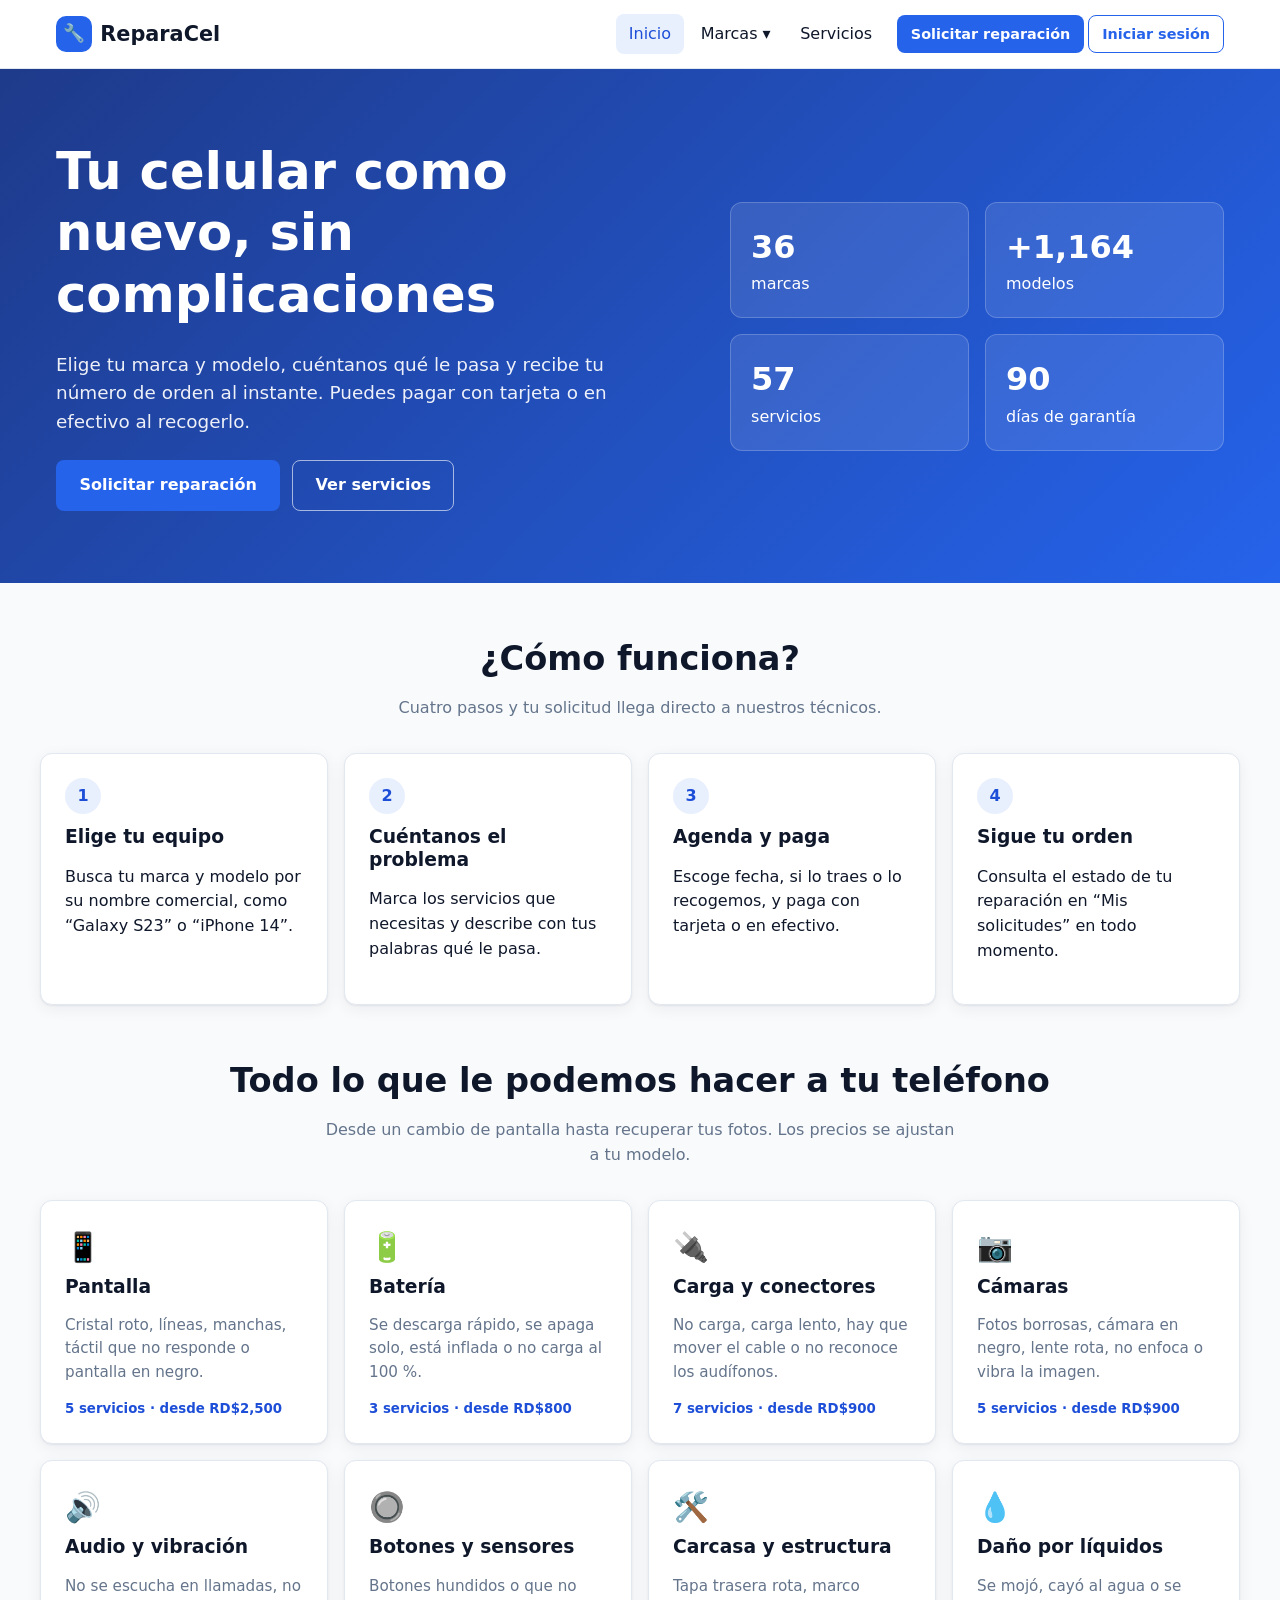
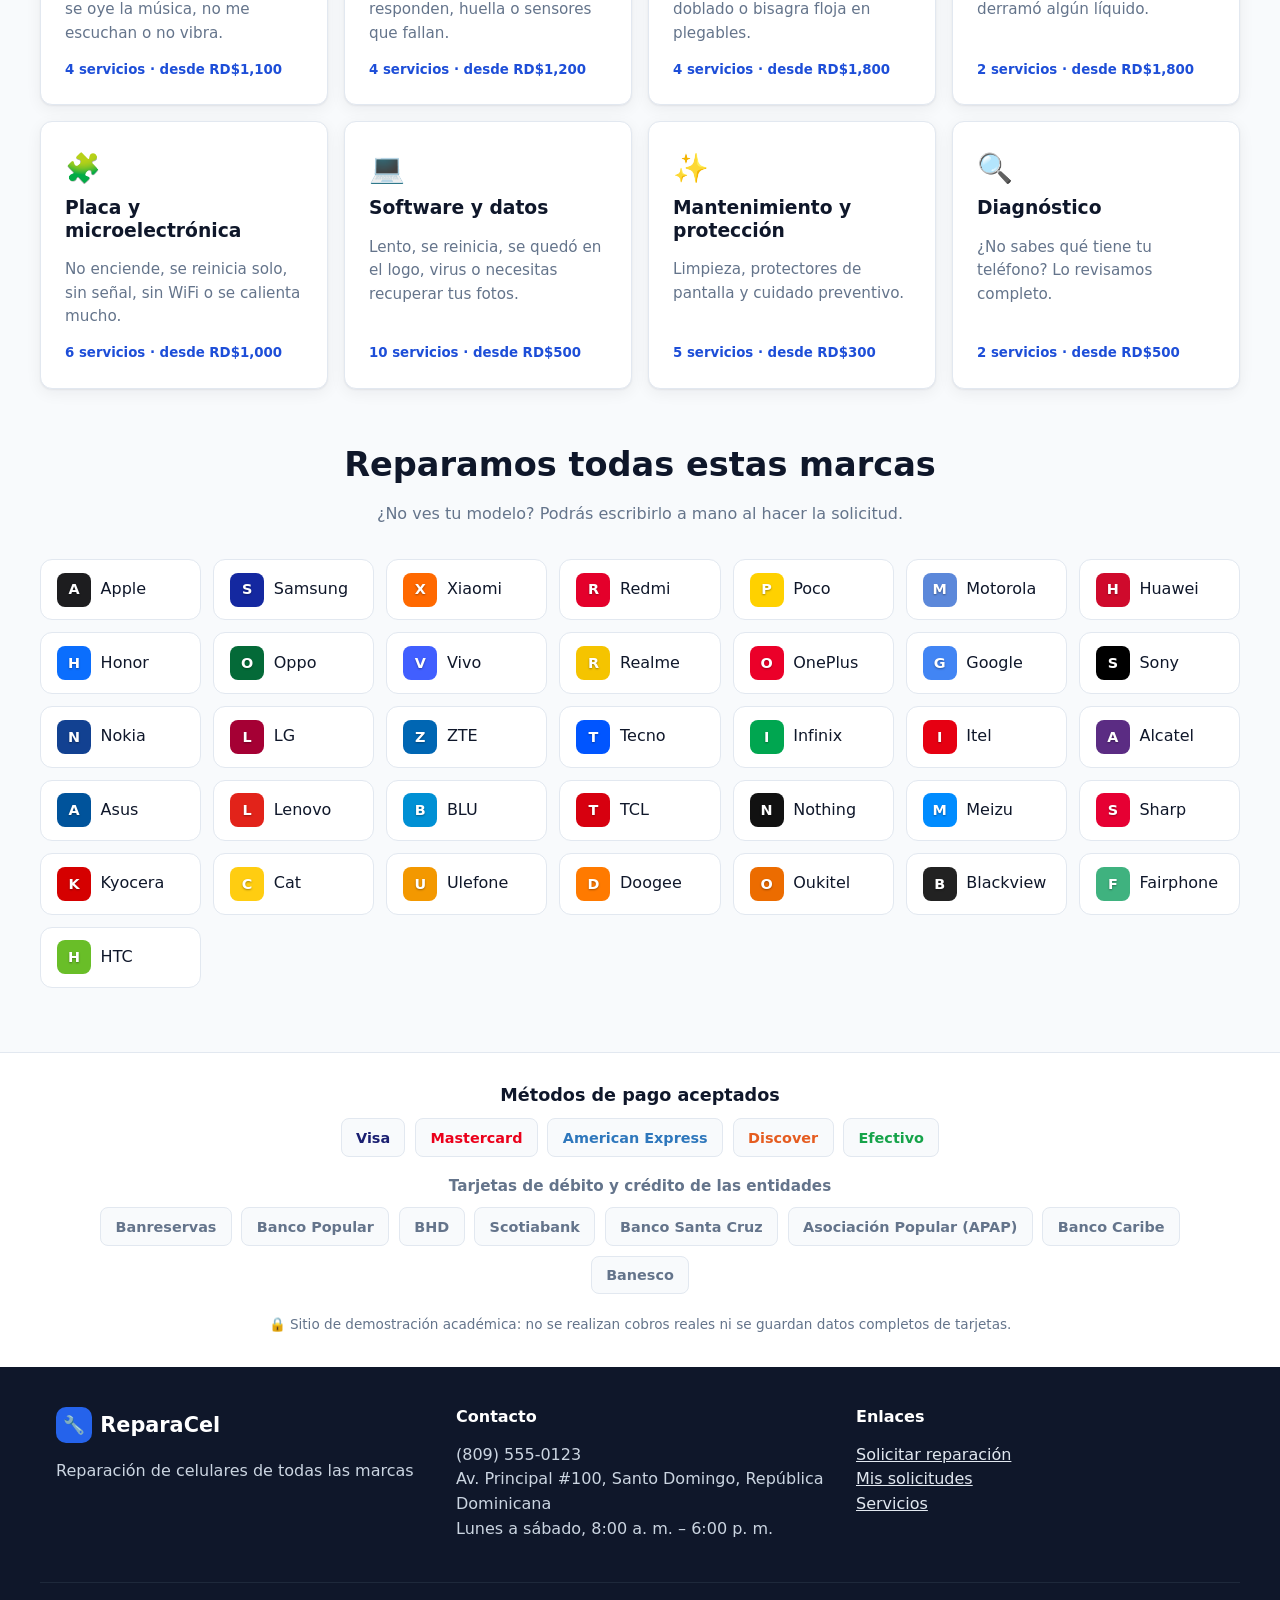
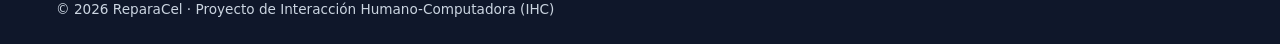
==== index.html @ d5a0b32a "Proyecto inicial: sitio de solicitudes de reparación de celulares - Catálogo JSON con 36 marcas y 1," ====
<!doctype html>
<html lang="es">
<head>
  <meta charset="utf-8">
  <meta name="viewport" content="width=device-width, initial-scale=1">
  <title>ReparaCel – Reparación de celulares</title>
  <meta name="description" content="Solicita la reparación de tu celular en línea: pantallas, baterías, puertos de carga, cámaras, software y más para 36 marcas.">
  <link rel="stylesheet" href="css/estilos.css">
  <script type="module" src="js/paginas/inicio.js"></script>
</head>
<body>
  <header id="encabezado"></header>

  <main>
    <section class="hero">
      <div class="contenedor hero__contenido">
        <div>
          <h1>Tu celular como nuevo, sin complicaciones</h1>
          <p>Elige tu marca y modelo, cuéntanos qué le pasa y recibe tu número de orden al instante. Puedes pagar con tarjeta o en efectivo al recogerlo.</p>
          <div class="hero__acciones">
            <a href="solicitud.html" class="boton boton--primario">Solicitar reparación</a>
            <a href="#servicios" class="boton boton--secundario">Ver servicios</a>
          </div>
        </div>
        <div class="hero__datos">
          <div class="hero__dato"><strong id="dato-marcas">36</strong>marcas</div>
          <div class="hero__dato"><strong id="dato-modelos">+1,000</strong>modelos</div>
          <div class="hero__dato"><strong id="dato-servicios">50+</strong>servicios</div>
          <div class="hero__dato"><strong>90</strong>días de garantía</div>
        </div>
      </div>
    </section>

    <section class="seccion contenedor" aria-labelledby="titulo-pasos">
      <h2 class="seccion__titulo" id="titulo-pasos">¿Cómo funciona?</h2>
      <p class="seccion__bajada">Cuatro pasos y tu solicitud llega directo a nuestros técnicos.</p>
      <div class="pasos">
        <div class="tarjeta paso-info"><h3>Elige tu equipo</h3><p>Busca tu marca y modelo por su nombre comercial, como “Galaxy S23” o “iPhone 14”.</p></div>
        <div class="tarjeta paso-info"><h3>Cuéntanos el problema</h3><p>Marca los servicios que necesitas y describe con tus palabras qué le pasa.</p></div>
        <div class="tarjeta paso-info"><h3>Agenda y paga</h3><p>Escoge fecha, si lo traes o lo recogemos, y paga con tarjeta o en efectivo.</p></div>
        <div class="tarjeta paso-info"><h3>Sigue tu orden</h3><p>Consulta el estado de tu reparación en “Mis solicitudes” en todo momento.</p></div>
      </div>
    </section>

    <section class="seccion contenedor" id="servicios" aria-labelledby="titulo-servicios">
      <h2 class="seccion__titulo" id="titulo-servicios">Todo lo que le podemos hacer a tu teléfono</h2>
      <p class="seccion__bajada">Desde un cambio de pantalla hasta recuperar tus fotos. Los precios se ajustan a tu modelo.</p>
      <div class="rejilla-categorias" id="rejilla-categorias"></div>
    </section>

    <section class="seccion contenedor" aria-labelledby="titulo-marcas">
      <h2 class="seccion__titulo" id="titulo-marcas">Reparamos todas estas marcas</h2>
      <p class="seccion__bajada">¿No ves tu modelo? Podrás escribirlo a mano al hacer la solicitud.</p>
      <div class="rejilla-marcas" id="rejilla-marcas"></div>
    </section>
  </main>

  <footer id="pie"></footer>
</body>
</html>
---- css/estilos.css ----
/* Estilo base provisional. Cuando tengamos el diseño definitivo, se cambian
   principalmente las variables de :root y los componentes visuales. */

:root {
  --color-primario: #2563eb;
  --color-primario-oscuro: #1d4ed8;
  --color-primario-suave: #e8f0fe;
  --color-acento: #f97316;
  --color-texto: #0f172a;
  --color-texto-suave: #64748b;
  --color-fondo: #f8fafc;
  --color-superficie: #ffffff;
  --color-borde: #e2e8f0;
  --color-exito: #16a34a;
  --color-exito-suave: #dcfce7;
  --color-error: #dc2626;
  --color-error-suave: #fee2e2;
  --color-aviso: #ca8a04;
  --color-aviso-suave: #fef9c3;
  --radio: 12px;
  --radio-chico: 8px;
  --sombra: 0 1px 2px rgb(15 23 42 / 0.06), 0 4px 16px rgb(15 23 42 / 0.06);
  --sombra-alta: 0 12px 40px rgb(15 23 42 / 0.16);
  --fuente: "Inter", system-ui, -apple-system, "Segoe UI", Roboto, sans-serif;
  --ancho-max: 1200px;
}

*,
*::before,
*::after {
  box-sizing: border-box;
}

html {
  scroll-behavior: smooth;
}

body {
  margin: 0;
  font-family: var(--fuente);
  color: var(--color-texto);
  background: var(--color-fondo);
  line-height: 1.55;
  display: flex;
  flex-direction: column;
  min-height: 100vh;
}

main {
  flex: 1;
}

img {
  max-width: 100%;
}

a {
  color: var(--color-primario);
}

h1,
h2,
h3,
h4 {
  line-height: 1.2;
  margin: 0 0 0.5em;
}

.contenedor {
  width: 100%;
  max-width: var(--ancho-max);
  margin: 0 auto;
  padding: 0 16px;
}

.oculto {
  display: none !important;
}

.solo-lectores {
  position: absolute;
  width: 1px;
  height: 1px;
  overflow: hidden;
  clip: rect(0 0 0 0);
  white-space: nowrap;
}

/* ---------- Botones y campos ---------- */

.boton {
  display: inline-flex;
  align-items: center;
  justify-content: center;
  gap: 0.5em;
  padding: 0.75em 1.4em;
  border-radius: var(--radio-chico);
  border: 1px solid transparent;
  font: inherit;
  font-weight: 600;
  text-decoration: none;
  cursor: pointer;
  transition: background 0.15s, color 0.15s, border-color 0.15s, transform 0.1s;
}

.boton:active {
  transform: translateY(1px);
}

.boton:disabled {
  opacity: 0.55;
  cursor: not-allowed;
}

.boton--primario {
  background: var(--color-primario);
  color: #fff;
}

.boton--primario:hover:not(:disabled) {
  background: var(--color-primario-oscuro);
}

.boton--secundario {
  background: var(--color-superficie);
  color: var(--color-primario);
  border-color: var(--color-primario);
}

.boton--secundario:hover:not(:disabled) {
  background: var(--color-primario-suave);
}

.boton--fantasma {
  background: transparent;
  color: var(--color-texto-suave);
}

.boton--fantasma:hover {
  color: var(--color-texto);
}

.boton--peligro {
  background: var(--color-superficie);
  color: var(--color-error);
  border-color: var(--color-error);
}

.boton--chico {
  padding: 0.45em 0.9em;
  font-size: 0.9rem;
}

.boton--bloque {
  width: 100%;
}

.campo {
  width: 100%;
  padding: 0.7em 0.9em;
  border: 1px solid var(--color-borde);
  border-radius: var(--radio-chico);
  font: inherit;
  background: var(--color-superficie);
  color: var(--color-texto);
  transition: border-color 0.15s, box-shadow 0.15s;
}

.campo:focus {
  outline: none;
  border-color: var(--color-primario);
  box-shadow: 0 0 0 3px var(--color-primario-suave);
}

.campo[aria-invalid="true"] {
  border-color: var(--color-error);
}

textarea.campo {
  resize: vertical;
  min-height: 140px;
}

.grupo {
  display: flex;
  flex-direction: column;
  gap: 0.35em;
  margin-bottom: 1rem;
}

.grupo label,
.etiqueta {
  font-weight: 600;
  font-size: 0.95rem;
}

.grupo .ayuda {
  font-size: 0.85rem;
  color: var(--color-texto-suave);
}

.grupo .error {
  font-size: 0.85rem;
  color: var(--color-error);
  min-height: 1.2em;
}

.fila {
  display: grid;
  grid-template-columns: repeat(auto-fit, minmax(200px, 1fr));
  gap: 0 1rem;
}

.tarjeta {
  background: var(--color-superficie);
  border: 1px solid var(--color-borde);
  border-radius: var(--radio);
  box-shadow: var(--sombra);
  padding: 1.5rem;
}

.insignia {
  display: inline-block;
  padding: 0.2em 0.7em;
  border-radius: 999px;
  font-size: 0.8rem;
  font-weight: 600;
  background: var(--color-primario-suave);
  color: var(--color-primario-oscuro);
}

.insignia--recibida { background: #e0e7ff; color: #3730a3; }
.insignia--diagnostico { background: var(--color-aviso-suave); color: #854d0e; }
.insignia--reparacion { background: #ffedd5; color: #9a3412; }
.insignia--lista { background: var(--color-exito-suave); color: #166534; }
.insignia--entregada { background: #e2e8f0; color: #334155; }
.insignia--cancelada { background: var(--color-error-suave); color: #991b1b; }

.alerta {
  padding: 0.9rem 1rem;
  border-radius: var(--radio-chico);
  background: var(--color-primario-suave);
  color: var(--color-primario-oscuro);
  margin-bottom: 1rem;
}

.alerta--exito { background: var(--color-exito-suave); color: #166534; }
.alerta--error { background: var(--color-error-suave); color: #991b1b; }
.alerta--aviso { background: var(--color-aviso-suave); color: #854d0e; }

/* ---------- Encabezado y navegación ---------- */

#encabezado {
  position: sticky;
  top: 0;
  z-index: 50;
  background: var(--color-superficie);
  border-bottom: 1px solid var(--color-borde);
}

.encabezado__contenido {
  display: flex;
  align-items: center;
  gap: 1rem;
  min-height: 68px;
}

.logo {
  display: inline-flex;
  align-items: center;
  gap: 0.4em;
  font-size: 1.3rem;
  font-weight: 800;
  color: var(--color-texto);
  text-decoration: none;
  margin: 0;
}

.logo__icono {
  display: inline-grid;
  place-items: center;
  width: 36px;
  height: 36px;
  border-radius: 10px;
  background: var(--color-primario);
  font-size: 1.1rem;
}

.nav {
  display: flex;
  align-items: center;
  gap: 0.25rem;
  margin-left: auto;
}

.nav__enlace {
  padding: 0.5em 0.8em;
  border-radius: var(--radio-chico);
  color: var(--color-texto);
  text-decoration: none;
  font: inherit;
  font-weight: 500;
  background: none;
  border: none;
  cursor: pointer;
}

.nav__enlace:hover,
.nav__enlace--activo {
  background: var(--color-primario-suave);
  color: var(--color-primario-oscuro);
}

.nav__cta {
  margin-left: 0.5rem;
}

.nav__hamburguesa {
  display: none;
  margin-left: auto;
  font-size: 1.5rem;
  background: none;
  border: none;
  cursor: pointer;
  color: var(--color-texto);
}

/* Menú desplegable de marcas */
.nav__item--marcas {
  position: static;
}

.mega {
  position: absolute;
  left: 50%;
  top: 100%;
  transform: translateX(-50%);
  width: min(1100px, calc(100vw - 32px));
  background: var(--color-superficie);
  border: 1px solid var(--color-borde);
  border-radius: 0 0 var(--radio) var(--radio);
  box-shadow: var(--sombra-alta);
  padding: 1rem;
  display: none;
}

.nav__item--marcas.abierto .mega {
  display: block;
}

.mega__buscador {
  position: relative;
  margin-bottom: 0.75rem;
}

.mega__resultados {
  list-style: none;
  margin: 0;
  padding: 0;
  position: absolute;
  left: 0;
  right: 0;
  top: 100%;
  background: var(--color-superficie);
  border-radius: var(--radio-chico);
  box-shadow: var(--sombra-alta);
  z-index: 2;
}

.mega__resultados a {
  display: block;
  padding: 0.55em 0.9em;
  text-decoration: none;
  color: var(--color-texto);
}

.mega__resultados a:hover {
  background: var(--color-primario-suave);
}

.mega__resultados small {
  color: var(--color-texto-suave);
}

.mega__sin-resultados {
  padding: 0.7em 0.9em;
}

.mega__cuerpo {
  display: grid;
  grid-template-columns: 220px 1fr;
  gap: 1rem;
  height: min(460px, 60vh);
}

.mega__marcas {
  list-style: none;
  margin: 0;
  padding: 0 0.5rem 0 0;
  overflow-y: auto;
  border-right: 1px solid var(--color-borde);
}

.mega__marcas button {
  display: flex;
  align-items: center;
  gap: 0.6em;
  width: 100%;
  padding: 0.45em 0.7em;
  border: none;
  background: none;
  border-radius: var(--radio-chico);
  font: inherit;
  text-align: left;
  cursor: pointer;
  color: var(--color-texto);
}

.mega__marcas button:hover,
.mega__marcas button.activo {
  background: var(--color-primario-suave);
  color: var(--color-primario-oscuro);
  font-weight: 600;
}

.marca-punto {
  width: 10px;
  height: 10px;
  border-radius: 50%;
  flex-shrink: 0;
  border: 1px solid rgb(0 0 0 / 0.1);
}

.mega__modelos {
  overflow-y: auto;
  padding-right: 0.5rem;
}

.mega__cabecera {
  display: flex;
  justify-content: space-between;
  align-items: baseline;
  margin-bottom: 0.5rem;
  font-size: 1.1rem;
}

.mega__cabecera a {
  font-size: 0.9rem;
}

.mega__series {
  columns: 3 200px;
  column-gap: 1.5rem;
}

.mega__serie {
  break-inside: avoid;
  margin-bottom: 1rem;
}

.mega__serie h4 {
  font-size: 0.8rem;
  text-transform: uppercase;
  letter-spacing: 0.04em;
  color: var(--color-texto-suave);
  margin-bottom: 0.3rem;
}

.mega__serie ul {
  list-style: none;
  margin: 0;
  padding: 0;
}

.mega__serie a {
  display: block;
  padding: 0.15em 0;
  color: var(--color-texto);
  text-decoration: none;
  font-size: 0.92rem;
}

.mega__serie a:hover {
  color: var(--color-primario);
  text-decoration: underline;
}

.mega__vacio {
  color: var(--color-texto-suave);
}

/* Menú de cuenta */
.cuenta {
  position: relative;
  margin-left: 0.5rem;
}

.cuenta__boton {
  display: flex;
  align-items: center;
  gap: 0.5em;
  background: none;
  border: none;
  cursor: pointer;
  font: inherit;
  color: var(--color-texto);
}

.avatar {
  display: inline-grid;
  place-items: center;
  width: 34px;
  height: 34px;
  border-radius: 50%;
  background: var(--color-primario);
  color: #fff;
  font-size: 0.85rem;
  font-weight: 700;
}

.cuenta__menu {
  display: none;
  position: absolute;
  right: 0;
  top: calc(100% + 8px);
  min-width: 220px;
  background: var(--color-superficie);
  border: 1px solid var(--color-borde);
  border-radius: var(--radio);
  box-shadow: var(--sombra-alta);
  padding: 0.5rem;
}

.cuenta.abierto .cuenta__menu {
  display: block;
}

.cuenta__correo {
  margin: 0.3rem 0.6rem 0.5rem;
  font-size: 0.85rem;
  color: var(--color-texto-suave);
}

.cuenta__menu a,
.cuenta__menu button {
  display: block;
  width: 100%;
  padding: 0.55em 0.6em;
  border-radius: var(--radio-chico);
  text-align: left;
  font: inherit;
  color: var(--color-texto);
  text-decoration: none;
  background: none;
  border: none;
  cursor: pointer;
}

.cuenta__menu a:hover,
.cuenta__menu button:hover {
  background: var(--color-primario-suave);
}

/* ---------- Pie de página y franja de pagos ---------- */

#pie {
  margin-top: 4rem;
  background: #0f172a;
  color: #cbd5e1;
}

#pie a {
  color: #e2e8f0;
}

#pie .logo {
  color: #fff;
}

.pagos {
  background: var(--color-superficie);
  color: var(--color-texto);
  border-top: 1px solid var(--color-borde);
  padding: 2rem 0;
  text-align: center;
}

.pagos__titulo {
  font-size: 1.1rem;
}

.pagos__subtitulo {
  font-size: 0.95rem;
  font-weight: 600;
  color: var(--color-texto-suave);
  margin-top: 1.25rem;
}

.pagos__lista {
  list-style: none;
  padding: 0;
  margin: 0.75rem 0 0;
  display: flex;
  flex-wrap: wrap;
  justify-content: center;
  gap: 0.6rem;
}

.etiqueta-pago {
  padding: 0.5em 1em;
  border-radius: var(--radio-chico);
  border: 1px solid var(--color-borde);
  background: var(--color-fondo);
  font-weight: 700;
  font-size: 0.9rem;
}

.etiqueta-pago--visa { color: #1a1f71; }
.etiqueta-pago--mastercard { color: #eb001b; }
.etiqueta-pago--american-express { color: #2e77bc; }
.etiqueta-pago--discover { color: #e55c20; }
.etiqueta-pago--efectivo { color: var(--color-exito); }
.etiqueta-pago--entidad { font-weight: 600; color: var(--color-texto-suave); }

.pagos__nota {
  margin: 1.25rem 0 0;
  font-size: 0.85rem;
  color: var(--color-texto-suave);
}

.pie__contenido {
  display: grid;
  grid-template-columns: repeat(auto-fit, minmax(220px, 1fr));
  gap: 2rem;
  padding-top: 2.5rem;
  padding-bottom: 1.5rem;
}

.pie__contenido h4 {
  color: #fff;
}

.pie__legal {
  border-top: 1px solid #1e293b;
  padding-top: 1rem;
  padding-bottom: 1.5rem;
  font-size: 0.85rem;
  margin: 0 auto;
}

/* ---------- Inicio ---------- */

.hero {
  background: linear-gradient(135deg, #1e3a8a, var(--color-primario));
  color: #fff;
  padding: 4.5rem 0;
}

.hero__contenido {
  display: grid;
  grid-template-columns: 1.3fr 1fr;
  gap: 2rem;
  align-items: center;
}

.hero h1 {
  font-size: clamp(2rem, 4.5vw, 3.2rem);
}

.hero p {
  font-size: 1.15rem;
  opacity: 0.92;
  max-width: 560px;
}

.hero__acciones {
  display: flex;
  flex-wrap: wrap;
  gap: 0.75rem;
  margin-top: 1.5rem;
}

.hero .boton--secundario {
  background: transparent;
  color: #fff;
  border-color: rgb(255 255 255 / 0.6);
}

.hero .boton--secundario:hover {
  background: rgb(255 255 255 / 0.12);
}

.hero__datos {
  display: grid;
  grid-template-columns: 1fr 1fr;
  gap: 1rem;
}

.hero__dato {
  background: rgb(255 255 255 / 0.1);
  border: 1px solid rgb(255 255 255 / 0.2);
  border-radius: var(--radio);
  padding: 1.25rem;
}

.hero__dato strong {
  display: block;
  font-size: 2rem;
}

.seccion {
  padding: 3.5rem 0 0;
}

.seccion__titulo {
  text-align: center;
  font-size: clamp(1.5rem, 3vw, 2.1rem);
}

.seccion__bajada {
  text-align: center;
  color: var(--color-texto-suave);
  max-width: 640px;
  margin: 0 auto 2rem;
}

.pasos {
  display: grid;
  grid-template-columns: repeat(auto-fit, minmax(220px, 1fr));
  gap: 1rem;
  counter-reset: paso;
}

.paso-info {
  counter-increment: paso;
}

.paso-info::before {
  content: counter(paso);
  display: inline-grid;
  place-items: center;
  width: 36px;
  height: 36px;
  border-radius: 50%;
  background: var(--color-primario-suave);
  color: var(--color-primario-oscuro);
  font-weight: 800;
  margin-bottom: 0.75rem;
}

.rejilla-categorias {
  display: grid;
  grid-template-columns: repeat(auto-fill, minmax(250px, 1fr));
  gap: 1rem;
}

.categoria-tarjeta {
  display: flex;
  flex-direction: column;
  gap: 0.4rem;
}

.categoria-tarjeta__icono {
  font-size: 1.8rem;
}

.categoria-tarjeta p {
  color: var(--color-texto-suave);
  margin: 0;
  font-size: 0.95rem;
}

.categoria-tarjeta small {
  margin-top: auto;
  padding-top: 0.5rem;
  color: var(--color-primario-oscuro);
  font-weight: 600;
}

.rejilla-marcas {
  display: grid;
  grid-template-columns: repeat(auto-fill, minmax(150px, 1fr));
  gap: 0.75rem;
}

.marca-tarjeta {
  display: flex;
  align-items: center;
  gap: 0.6rem;
  padding: 0.8rem 1rem;
  background: var(--color-superficie);
  border: 1px solid var(--color-borde);
  border-radius: var(--radio);
  text-decoration: none;
  color: var(--color-texto);
  font-weight: 600;
  cursor: pointer;
  font: inherit;
  text-align: left;
  transition: border-color 0.15s, box-shadow 0.15s, transform 0.15s;
}

.marca-tarjeta:hover,
.marca-tarjeta.seleccionada {
  border-color: var(--color-primario);
  box-shadow: 0 0 0 3px var(--color-primario-suave);
}

.marca-tarjeta__logo {
  display: inline-grid;
  place-items: center;
  width: 34px;
  height: 34px;
  border-radius: 8px;
  color: #fff;
  font-weight: 800;
  font-size: 0.9rem;
  flex-shrink: 0;
  text-shadow: 0 1px 2px rgb(0 0 0 / 0.35);
}

/* ---------- Asistente de solicitud ---------- */

.pagina-titulo {
  padding: 2rem 0 1rem;
}

.pagina-titulo p {
  color: var(--color-texto-suave);
  margin: 0;
}

.progreso {
  list-style: none;
  padding: 0;
  margin: 0 0 1.5rem;
  display: grid;
  grid-template-columns: repeat(5, 1fr);
  gap: 0.5rem;
}

.progreso li {
  display: flex;
  flex-direction: column;
  gap: 0.35rem;
  font-size: 0.85rem;
  color: var(--color-texto-suave);
}

.progreso li::before {
  content: "";
  height: 5px;
  border-radius: 999px;
  background: var(--color-borde);
}

.progreso li.hecho::before,
.progreso li.actual::before {
  background: var(--color-primario);
}

.progreso li.actual {
  color: var(--color-texto);
  font-weight: 700;
}

.asistente {
  display: grid;
  grid-template-columns: 1fr 340px;
  gap: 1.5rem;
  align-items: start;
}

.paso h2 {
  font-size: 1.4rem;
}

.paso__bajada {
  color: var(--color-texto-suave);
  margin-top: -0.25rem;
}

.paso__acciones {
  display: flex;
  justify-content: space-between;
  gap: 1rem;
  margin-top: 1.5rem;
  padding-top: 1.25rem;
  border-top: 1px solid var(--color-borde);
}

.selector-modelo {
  display: grid;
  grid-template-columns: 1fr 1fr;
  gap: 1rem;
  margin-top: 1rem;
}

.lista-modelos {
  position: relative;
  max-height: 380px;
  overflow-y: auto;
  border: 1px solid var(--color-borde);
  border-radius: var(--radio-chico);
}

.lista-modelos h4 {
  position: sticky;
  top: 0;
  margin: 0;
  padding: 0.5em 0.9em;
  background: var(--color-fondo);
  font-size: 0.8rem;
  text-transform: uppercase;
  letter-spacing: 0.04em;
  color: var(--color-texto-suave);
  border-bottom: 1px solid var(--color-borde);
}

.lista-modelos button {
  display: block;
  width: 100%;
  padding: 0.6em 0.9em;
  border: none;
  border-bottom: 1px solid var(--color-borde);
  background: var(--color-superficie);
  text-align: left;
  font: inherit;
  cursor: pointer;
  color: var(--color-texto);
}

.lista-modelos button:hover {
  background: var(--color-primario-suave);
}

.lista-modelos button.seleccionado {
  background: var(--color-primario);
  color: #fff;
  font-weight: 600;
}

.equipo-elegido {
  display: flex;
  align-items: center;
  gap: 1rem;
  padding: 1rem;
  border-radius: var(--radio);
  background: var(--color-primario-suave);
  margin-top: 1rem;
}

.equipo-elegido__icono {
  font-size: 2rem;
}

.equipo-elegido p {
  margin: 0;
  color: var(--color-texto-suave);
  font-size: 0.9rem;
}

.categoria-servicios {
  border: 1px solid var(--color-borde);
  border-radius: var(--radio);
  margin-bottom: 0.75rem;
  overflow: hidden;
}

.categoria-servicios summary {
  display: flex;
  align-items: center;
  gap: 0.75rem;
  padding: 0.9rem 1rem;
  cursor: pointer;
  font-weight: 600;
  list-style: none;
  background: var(--color-superficie);
}

.categoria-servicios summary::-webkit-details-marker {
  display: none;
}

.categoria-servicios summary::after {
  content: "▾";
  margin-left: auto;
  transition: transform 0.15s;
}

.categoria-servicios[open] summary::after {
  transform: rotate(180deg);
}

.categoria-servicios summary small {
  font-weight: 400;
  color: var(--color-texto-suave);
}

.contador-categoria {
  background: var(--color-primario);
  color: #fff;
  border-radius: 999px;
  padding: 0 0.55em;
  font-size: 0.8rem;
}

.servicio-opcion {
  display: grid;
  grid-template-columns: auto 1fr auto;
  gap: 0.75rem;
  align-items: start;
  padding: 0.8rem 1rem;
  border-top: 1px solid var(--color-borde);
  cursor: pointer;
}

.servicio-opcion:hover {
  background: var(--color-fondo);
}

.servicio-opcion input {
  margin-top: 0.3rem;
  width: 18px;
  height: 18px;
  accent-color: var(--color-primario);
}

.servicio-opcion p {
  margin: 0.15rem 0 0;
  font-size: 0.88rem;
  color: var(--color-texto-suave);
}

.servicio-opcion__precio {
  text-align: right;
  font-weight: 700;
  white-space: nowrap;
}

.servicio-opcion__precio small {
  display: block;
  font-weight: 400;
  color: var(--color-texto-suave);
}

.contador-caracteres {
  text-align: right;
  font-size: 0.85rem;
  color: var(--color-texto-suave);
}

.ejemplos {
  display: flex;
  flex-wrap: wrap;
  gap: 0.4rem;
}

.ejemplos button {
  border: 1px dashed var(--color-borde);
  background: var(--color-fondo);
  border-radius: 999px;
  padding: 0.3em 0.8em;
  font: inherit;
  font-size: 0.85rem;
  cursor: pointer;
  color: var(--color-texto-suave);
}

.ejemplos button:hover {
  border-color: var(--color-primario);
  color: var(--color-primario);
}

.opciones-radio {
  display: grid;
  grid-template-columns: repeat(auto-fit, minmax(220px, 1fr));
  gap: 0.75rem;
  margin-bottom: 1rem;
}

.opcion-radio {
  display: flex;
  gap: 0.75rem;
  padding: 1rem;
  border: 1px solid var(--color-borde);
  border-radius: var(--radio);
  cursor: pointer;
  background: var(--color-superficie);
}

.opcion-radio:has(input:checked) {
  border-color: var(--color-primario);
  box-shadow: 0 0 0 3px var(--color-primario-suave);
}

.opcion-radio input {
  accent-color: var(--color-primario);
  margin-top: 0.25rem;
}

.opcion-radio p {
  margin: 0.2rem 0 0;
  font-size: 0.88rem;
  color: var(--color-texto-suave);
}

/* Tarjeta de crédito visual */
.tarjeta-visual {
  position: relative;
  aspect-ratio: 1.586;
  max-width: 340px;
  border-radius: 16px;
  padding: 1.25rem;
  color: #fff;
  background: linear-gradient(135deg, #334155, #0f172a);
  box-shadow: var(--sombra-alta);
  display: flex;
  flex-direction: column;
  justify-content: space-between;
  font-family: "Courier New", monospace;
  margin-bottom: 1.25rem;
  transition: background 0.3s;
}

.tarjeta-visual--visa { background: linear-gradient(135deg, #1a1f71, #2e3fa8); }
.tarjeta-visual--mastercard { background: linear-gradient(135deg, #222, #eb001b 140%); }
.tarjeta-visual--amex { background: linear-gradient(135deg, #2e77bc, #1b4f80); }
.tarjeta-visual--discover { background: linear-gradient(135deg, #e55c20, #8a2e0b); }

.tarjeta-visual__red {
  align-self: flex-end;
  font-family: var(--fuente);
  font-weight: 800;
  letter-spacing: 0.04em;
}

.tarjeta-visual__numero {
  font-size: 1.25rem;
  letter-spacing: 0.08em;
}

.tarjeta-visual__pie {
  display: flex;
  justify-content: space-between;
  font-size: 0.8rem;
  text-transform: uppercase;
}

/* Resumen lateral */
.resumen {
  position: sticky;
  top: 88px;
}

.resumen h3 {
  font-size: 1.1rem;
}

.resumen__equipo {
  color: var(--color-texto-suave);
  margin: 0 0 1rem;
}

.resumen__lista {
  list-style: none;
  margin: 0 0 1rem;
  padding: 0;
  font-size: 0.92rem;
}

.resumen__lista li {
  display: flex;
  justify-content: space-between;
  gap: 1rem;
  padding: 0.35rem 0;
  border-bottom: 1px dashed var(--color-borde);
}

.resumen__vacio {
  color: var(--color-texto-suave);
  font-size: 0.92rem;
}

.totales {
  display: grid;
  grid-template-columns: 1fr auto;
  gap: 0.3rem 1rem;
  font-size: 0.95rem;
}

.totales dt {
  color: var(--color-texto-suave);
}

.totales dd {
  margin: 0;
  text-align: right;
}

.totales .total {
  font-size: 1.2rem;
  font-weight: 800;
  color: var(--color-texto);
  padding-top: 0.5rem;
  border-top: 1px solid var(--color-borde);
}

/* ---------- Comprobante ---------- */

.comprobante {
  max-width: 820px;
  margin: 2rem auto 0;
}

.comprobante__cabecera {
  display: flex;
  justify-content: space-between;
  align-items: flex-start;
  gap: 1rem;
  flex-wrap: wrap;
  border-bottom: 1px solid var(--color-borde);
  padding-bottom: 1rem;
  margin-bottom: 1.25rem;
}

.comprobante__numero {
  font-size: 1.6rem;
  font-weight: 800;
  letter-spacing: 0.02em;
}

.datos {
  display: grid;
  grid-template-columns: repeat(auto-fit, minmax(230px, 1fr));
  gap: 1.25rem;
  margin-bottom: 1.5rem;
}

.datos h4 {
  font-size: 0.8rem;
  text-transform: uppercase;
  letter-spacing: 0.04em;
  color: var(--color-texto-suave);
  margin-bottom: 0.3rem;
}

.datos p {
  margin: 0;
}

.tabla {
  width: 100%;
  border-collapse: collapse;
  font-size: 0.95rem;
}

.tabla th,
.tabla td {
  padding: 0.7rem 0.75rem;
  text-align: left;
  border-bottom: 1px solid var(--color-borde);
  vertical-align: top;
}

.tabla th {
  font-size: 0.8rem;
  text-transform: uppercase;
  letter-spacing: 0.04em;
  color: var(--color-texto-suave);
  background: var(--color-fondo);
}

.tabla .numero {
  text-align: right;
  white-space: nowrap;
}

.tabla-envoltura {
  overflow-x: auto;
}

.descripcion-cliente {
  white-space: pre-wrap;
  background: var(--color-fondo);
  border-left: 4px solid var(--color-primario);
  padding: 1rem;
  border-radius: 0 var(--radio-chico) var(--radio-chico) 0;
}

.linea-tiempo {
  list-style: none;
  margin: 0;
  padding: 0;
}

.linea-tiempo li {
  position: relative;
  padding: 0 0 1rem 1.75rem;
  color: var(--color-texto-suave);
}

.linea-tiempo li::before {
  content: "";
  position: absolute;
  left: 4px;
  top: 6px;
  width: 12px;
  height: 12px;
  border-radius: 50%;
  background: var(--color-borde);
}

.linea-tiempo li::after {
  content: "";
  position: absolute;
  left: 9px;
  top: 20px;
  bottom: 0;
  width: 2px;
  background: var(--color-borde);
}

.linea-tiempo li:last-child::after {
  display: none;
}

.linea-tiempo li.hecho {
  color: var(--color-texto);
}

.linea-tiempo li.hecho::before {
  background: var(--color-primario);
}

.linea-tiempo small {
  display: block;
  color: var(--color-texto-suave);
}

/* ---------- Mis solicitudes y administración ---------- */

.lista-ordenes {
  display: grid;
  gap: 1rem;
}

.orden-tarjeta {
  display: grid;
  grid-template-columns: 1fr auto;
  gap: 0.5rem 1rem;
  align-items: center;
}

.orden-tarjeta h3 {
  font-size: 1.05rem;
  margin: 0;
}

.orden-tarjeta p {
  margin: 0;
  color: var(--color-texto-suave);
  font-size: 0.92rem;
}

.orden-tarjeta__acciones {
  display: flex;
  gap: 0.5rem;
  flex-wrap: wrap;
  justify-content: flex-end;
}

.filtros {
  display: flex;
  flex-wrap: wrap;
  gap: 0.75rem;
  margin-bottom: 1rem;
}

.filtros .campo {
  width: auto;
  min-width: 200px;
}

.estadisticas {
  display: grid;
  grid-template-columns: repeat(auto-fit, minmax(160px, 1fr));
  gap: 1rem;
  margin-bottom: 1.5rem;
}

.estadistica {
  padding: 1rem 1.25rem;
}

.estadistica span {
  color: var(--color-texto-suave);
  font-size: 0.85rem;
}

.estadistica strong {
  display: block;
  font-size: 1.6rem;
}

.vacio {
  text-align: center;
  padding: 3rem 1rem;
  color: var(--color-texto-suave);
}

/* ---------- Login ---------- */

.acceso {
  max-width: 460px;
  margin: 3rem auto 0;
}

.pestanas {
  display: grid;
  grid-template-columns: 1fr 1fr;
  background: var(--color-fondo);
  border-radius: var(--radio-chico);
  padding: 4px;
  margin-bottom: 1.5rem;
}

.pestanas button {
  padding: 0.6em;
  border: none;
  border-radius: 6px;
  background: none;
  font: inherit;
  font-weight: 600;
  cursor: pointer;
  color: var(--color-texto-suave);
}

.pestanas button[aria-selected="true"] {
  background: var(--color-superficie);
  color: var(--color-texto);
  box-shadow: var(--sombra);
}

.casilla {
  display: flex;
  align-items: center;
  gap: 0.5rem;
  margin-bottom: 1rem;
}

.cuentas-demo {
  margin-top: 1.5rem;
  font-size: 0.88rem;
}

.cuentas-demo code {
  background: var(--color-fondo);
  padding: 0.1em 0.4em;
  border-radius: 4px;
}

/* ---------- Avisos ---------- */

.avisos {
  position: fixed;
  right: 16px;
  bottom: 16px;
  display: flex;
  flex-direction: column;
  gap: 0.5rem;
  z-index: 100;
  max-width: calc(100vw - 32px);
}

.aviso {
  padding: 0.8rem 1.1rem;
  border-radius: var(--radio-chico);
  background: #0f172a;
  color: #fff;
  box-shadow: var(--sombra-alta);
  transition: opacity 0.4s, transform 0.4s;
}

.aviso--exito { background: var(--color-exito); }
.aviso--error { background: var(--color-error); }

.aviso--saliendo {
  opacity: 0;
  transform: translateY(8px);
}

.girando {
  display: inline-block;
  width: 1em;
  height: 1em;
  border: 2px solid currentColor;
  border-right-color: transparent;
  border-radius: 50%;
  animation: girar 0.7s linear infinite;
}

@keyframes girar {
  to { transform: rotate(360deg); }
}

/* ---------- Responsive ---------- */

@media (max-width: 960px) {
  .nav__hamburguesa {
    display: block;
  }

  .nav {
    display: none;
    position: absolute;
    left: 0;
    right: 0;
    top: 100%;
    flex-direction: column;
    align-items: stretch;
    background: var(--color-superficie);
    border-bottom: 1px solid var(--color-borde);
    padding: 0.75rem 16px 1rem;
    box-shadow: var(--sombra-alta);
    max-height: calc(100vh - 68px);
    overflow-y: auto;
  }

  #encabezado.menu-abierto .nav {
    display: flex;
  }

  .nav__enlace {
    text-align: left;
    width: 100%;
  }

  .nav__cta,
  .cuenta {
    margin: 0.5rem 0 0;
  }

  .mega {
    position: static;
    transform: none;
    width: 100%;
    box-shadow: none;
    border-radius: var(--radio-chico);
    padding: 0.75rem;
  }

  .mega__cuerpo {
    grid-template-columns: 1fr;
    height: auto;
  }

  .mega__marcas {
    display: flex;
    overflow-x: auto;
    border-right: none;
    border-bottom: 1px solid var(--color-borde);
    padding-bottom: 0.5rem;
  }

  .mega__marcas button {
    white-space: nowrap;
  }

  .mega__modelos {
    max-height: 50vh;
  }

  .cuenta__menu {
    position: static;
    box-shadow: none;
    margin-top: 0.5rem;
  }

  .hero__contenido,
  .asistente {
    grid-template-columns: 1fr;
  }

  .resumen {
    position: static;
  }
}

@media (max-width: 640px) {
  .selector-modelo {
    grid-template-columns: 1fr;
  }

  .progreso {
    grid-template-columns: repeat(5, 1fr);
  }

  .progreso li span {
    display: none;
  }

  .orden-tarjeta {
    grid-template-columns: 1fr;
  }

  .orden-tarjeta__acciones {
    justify-content: flex-start;
  }

  .tarjeta {
    padding: 1.1rem;
  }

  .paso__acciones {
    flex-direction: column-reverse;
  }

  .paso__acciones .boton {
    width: 100%;
  }
}

/* ---------- Impresión del comprobante ---------- */

@media print {
  #encabezado,
  #pie,
  .no-imprimir,
  .avisos {
    display: none !important;
  }

  body {
    background: #fff;
  }

  .tarjeta {
    box-shadow: none;
    border: none;
    padding: 0;
  }
}
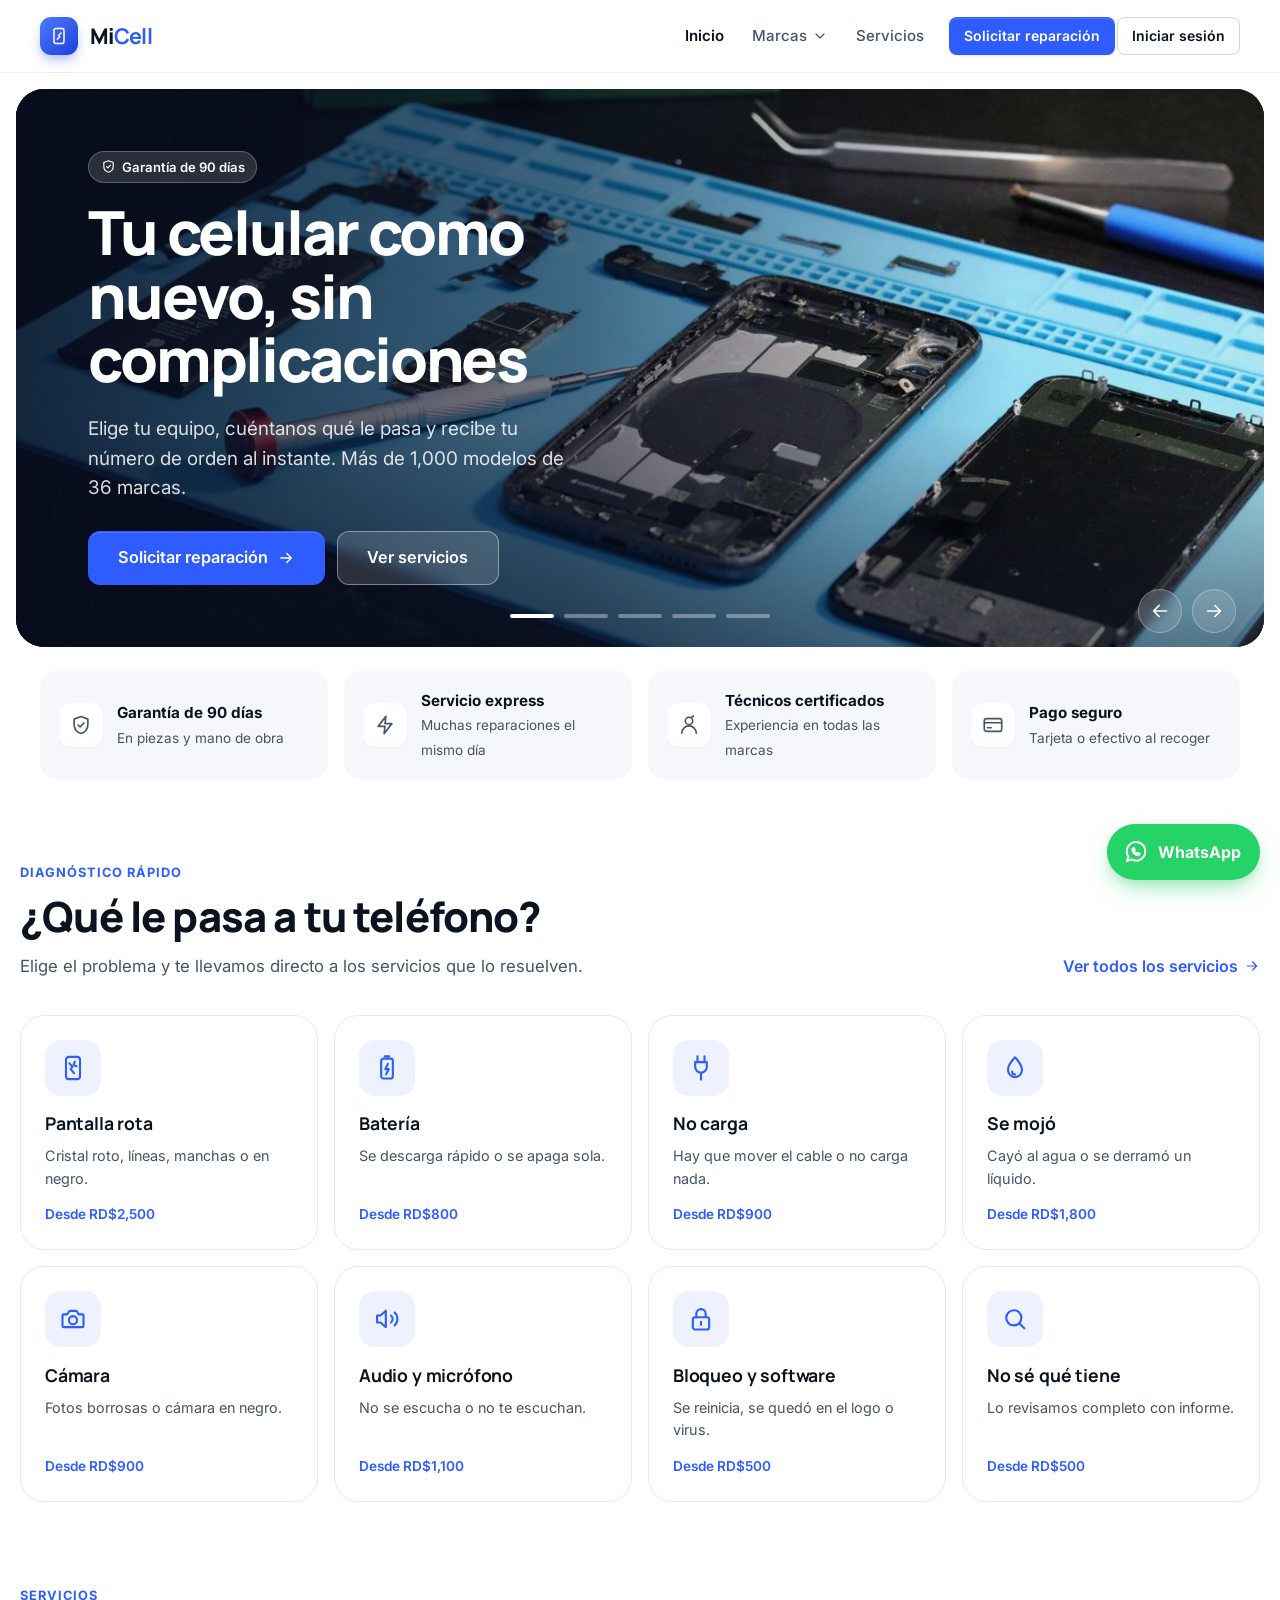
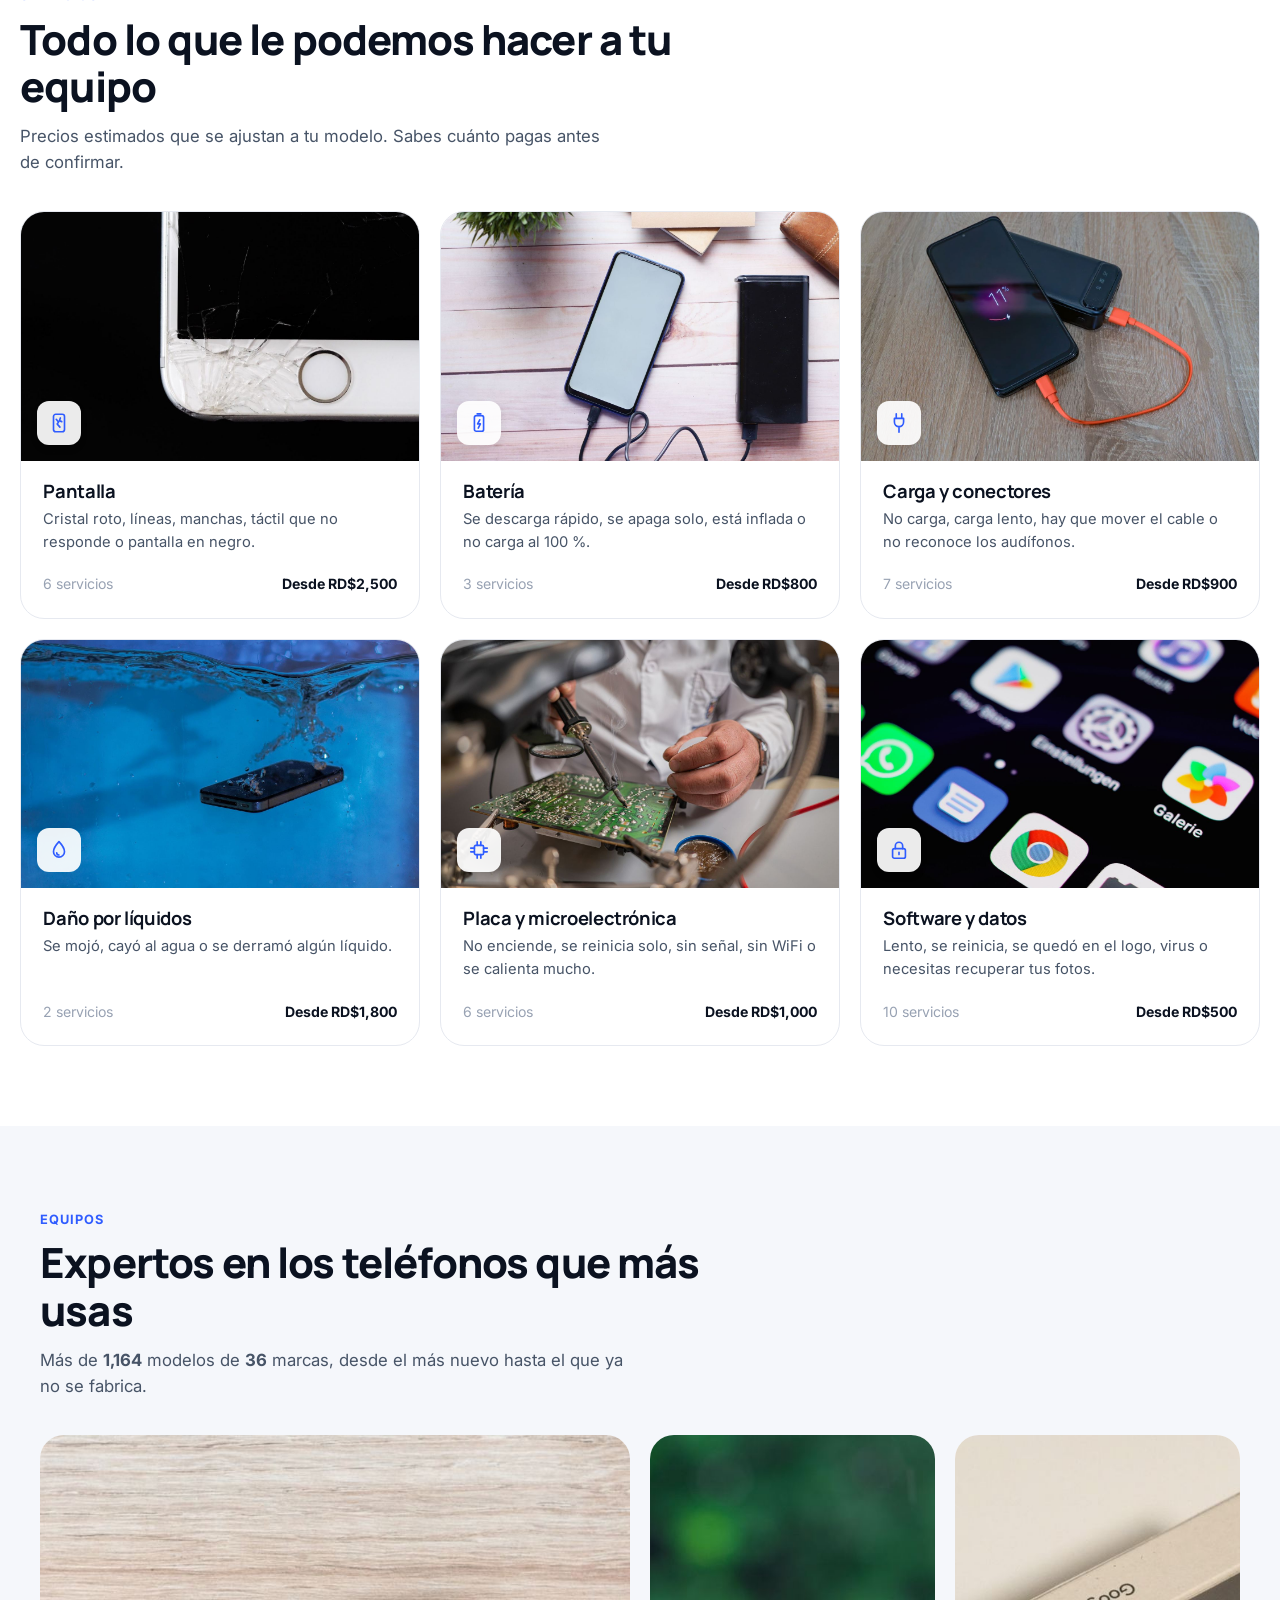
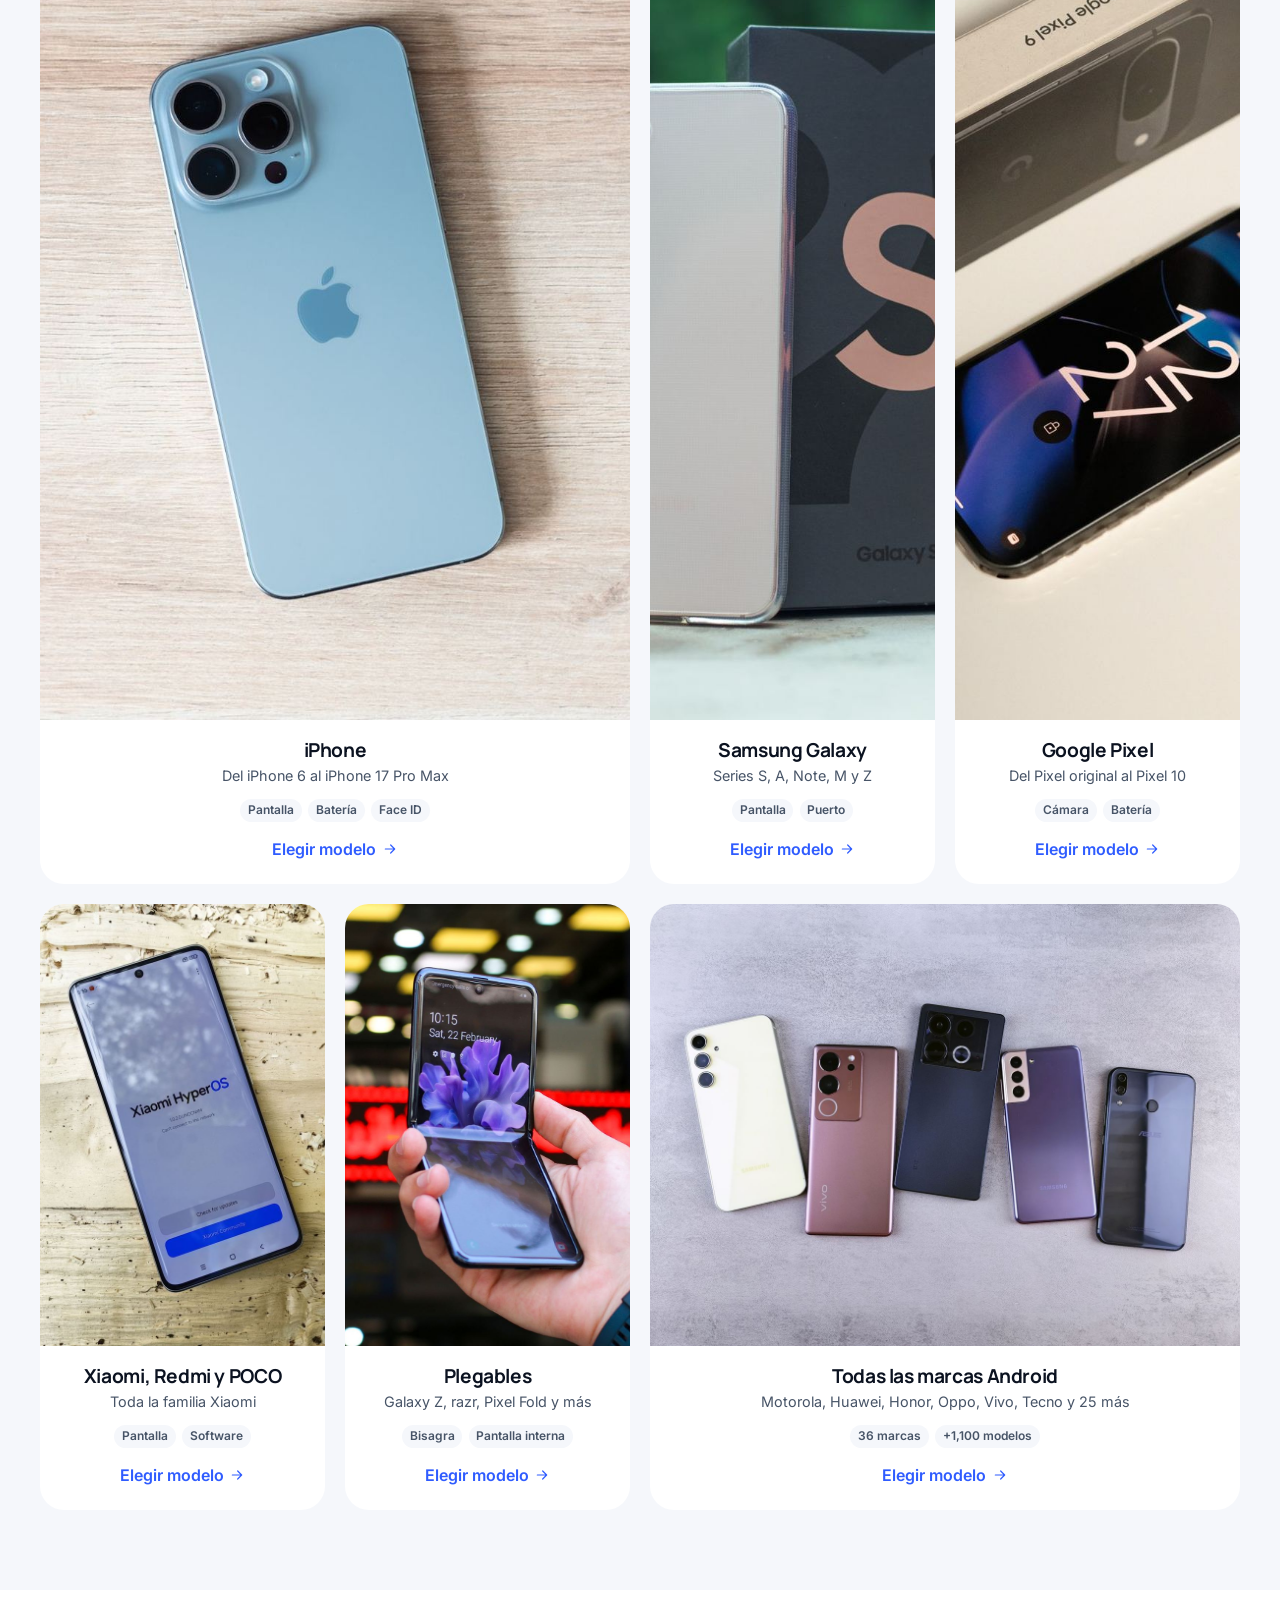
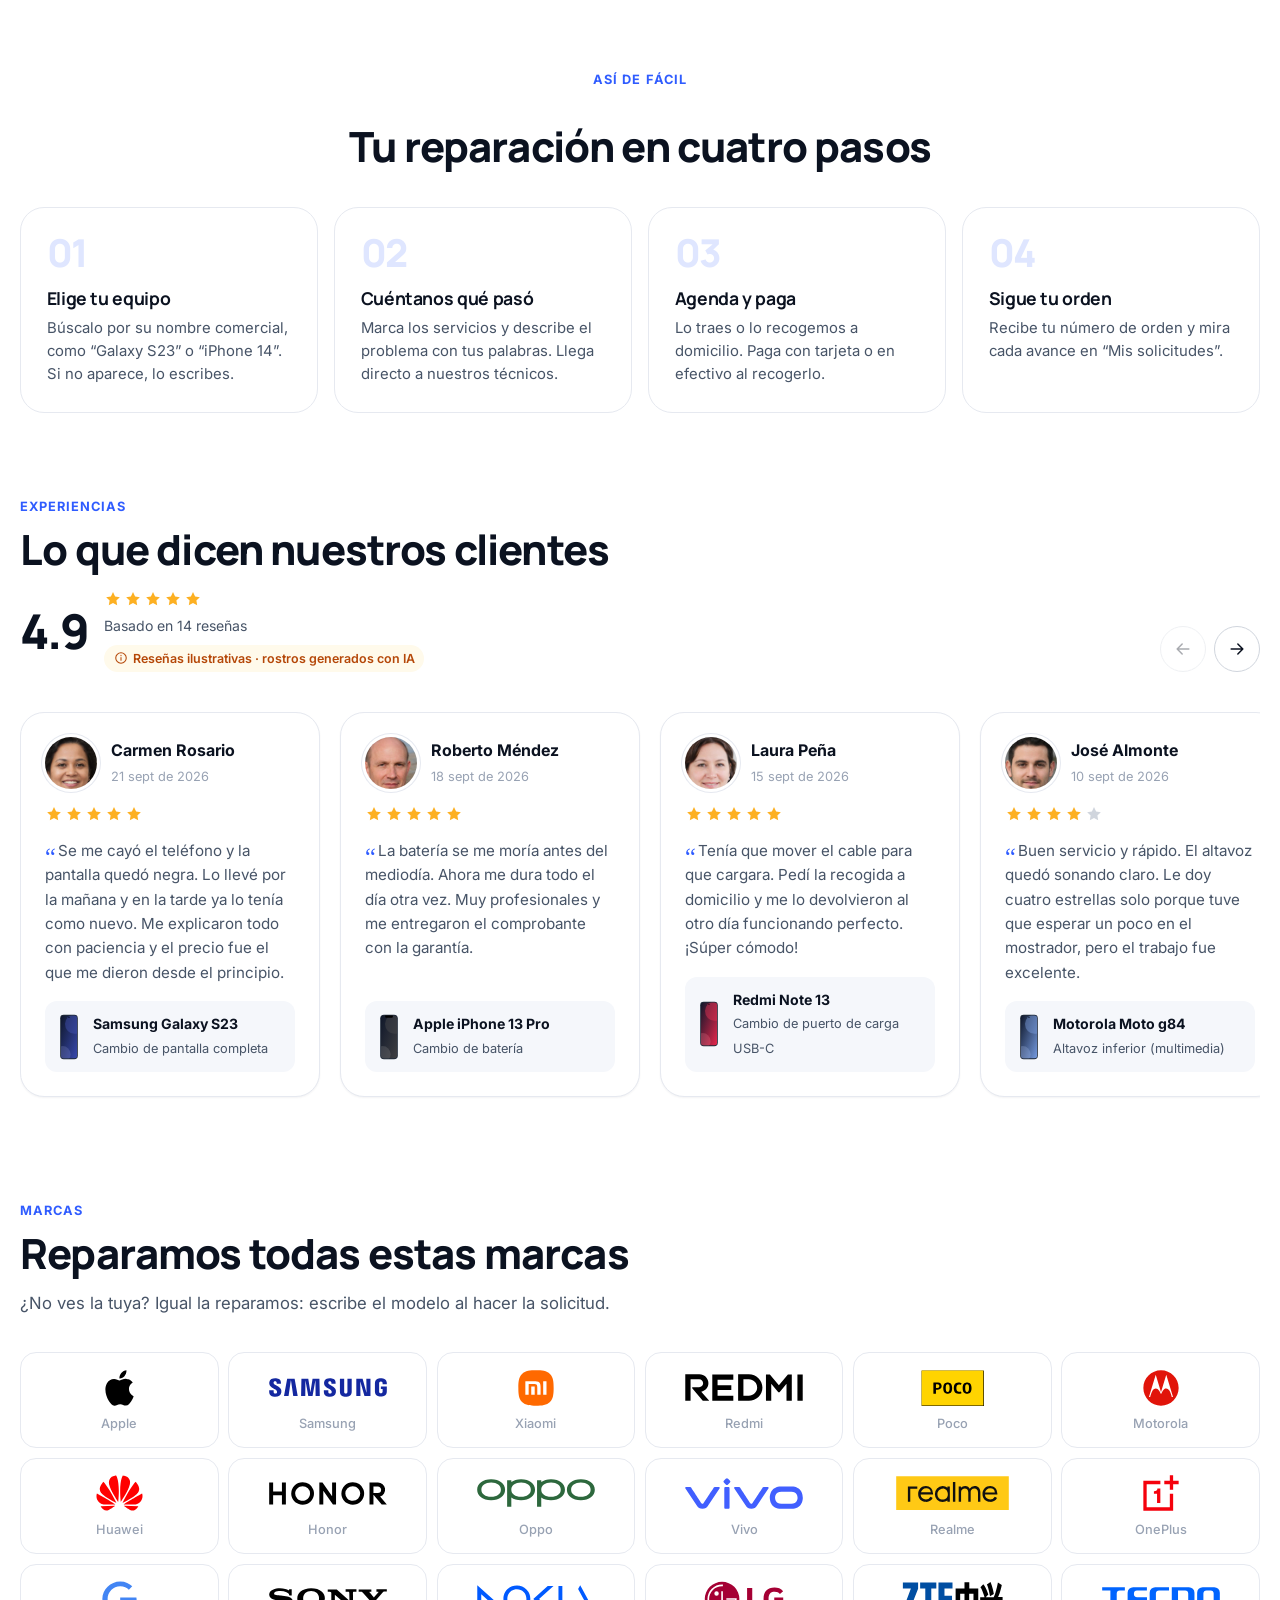
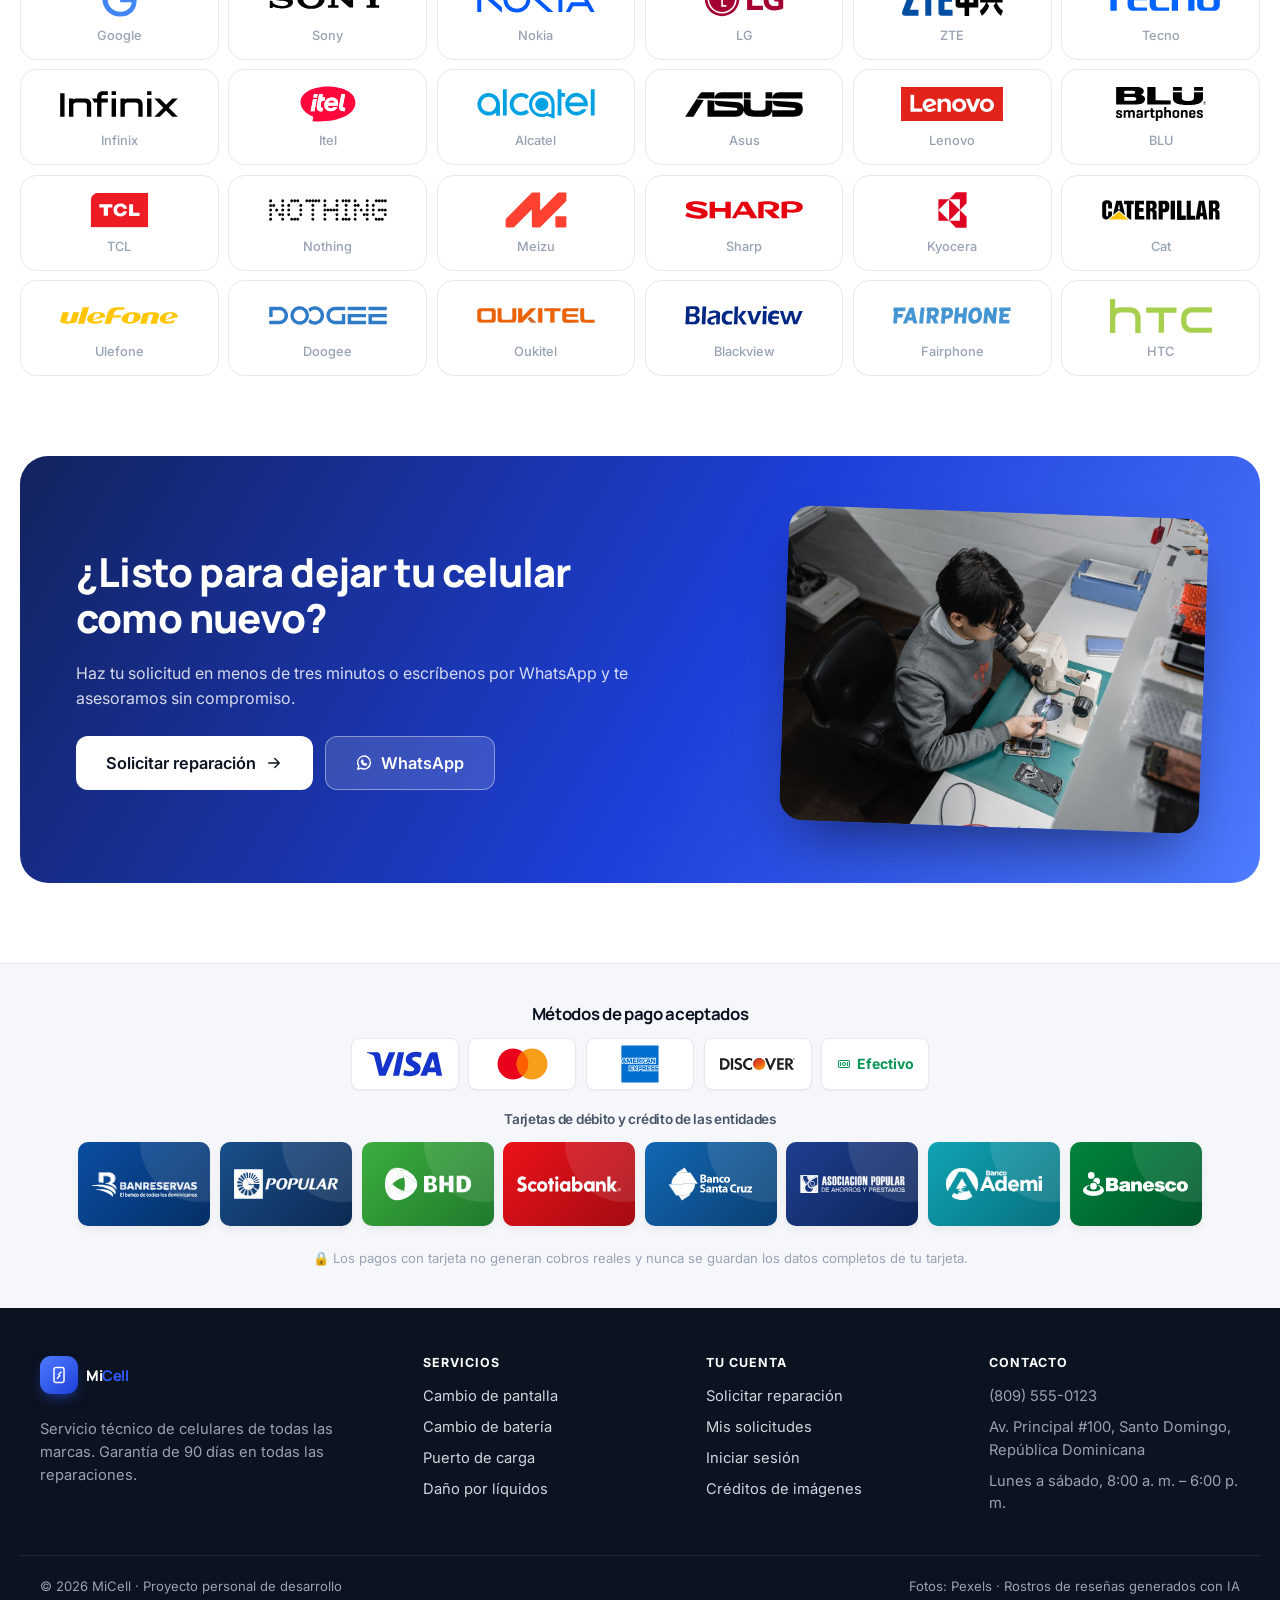
==== commit a9c8cae1: "Proyecto terminado y concluido. Aquí hemos concluido y finalizado todo el desarrollo completo del es" ====
--- a/index.html
+++ b/index.html
@@ -2,56 +2,123 @@
 <html lang="es">
 <head>
   <meta charset="utf-8">
-  <meta name="viewport" content="width=device-width, initial-scale=1">
-  <title>ReparaCel – Reparación de celulares</title>
-  <meta name="description" content="Solicita la reparación de tu celular en línea: pantallas, baterías, puertos de carga, cámaras, software y más para 36 marcas.">
+  <meta name="viewport" content="width=device-width, initial-scale=1, viewport-fit=cover">
+  <title>MiCell – Servicio técnico de celulares</title>
+  <meta name="description" content="Solicita en línea la reparación de tu celular: pantallas, baterías, puertos de carga, cámaras, software y más para 36 marcas. Garantía de 90 días.">
+  <meta name="theme-color" content="#ffffff">
+  <link rel="preconnect" href="https://fonts.googleapis.com">
+  <link rel="preconnect" href="https://fonts.gstatic.com" crossorigin>
+  <link href="https://fonts.googleapis.com/css2?family=Inter:wght@400;500;600;700&family=Manrope:wght@600;700;800&display=swap" rel="stylesheet">
   <link rel="stylesheet" href="css/estilos.css">
+  <script src="js/aviso-archivo.js"></script>
   <script type="module" src="js/paginas/inicio.js"></script>
 </head>
 <body>
   <header id="encabezado"></header>
 
   <main>
-    <section class="hero">
-      <div class="contenedor hero__contenido">
+    <!-- Carrusel principal -->
+    <section class="carrusel" aria-roledescription="carrusel" aria-label="Destacados">
+      <div class="carrusel__ventana" id="carrusel"></div>
+    </section>
+
+    <div class="contenedor">
+      <div class="confianza" id="confianza"></div>
+    </div>
+
+    <!-- Problemas -->
+    <section class="seccion contenedor" aria-labelledby="titulo-problemas">
+      <div class="seccion__cabecera revelar">
         <div>
-          <h1>Tu celular como nuevo, sin complicaciones</h1>
-          <p>Elige tu marca y modelo, cuéntanos qué le pasa y recibe tu número de orden al instante. Puedes pagar con tarjeta o en efectivo al recogerlo.</p>
-          <div class="hero__acciones">
-            <a href="solicitud.html" class="boton boton--primario">Solicitar reparación</a>
-            <a href="#servicios" class="boton boton--secundario">Ver servicios</a>
+          <span class="seccion__antetitulo">Diagnóstico rápido</span>
+          <h2 class="seccion__titulo" id="titulo-problemas">¿Qué le pasa a tu teléfono?</h2>
+          <p class="seccion__bajada">Elige el problema y te llevamos directo a los servicios que lo resuelven.</p>
+        </div>
+        <a class="enlace-flecha" href="solicitud.html" id="enlace-todos-servicios">Ver todos los servicios</a>
+      </div>
+      <div class="problemas" id="problemas"></div>
+    </section>
+
+    <!-- Servicios con foto -->
+    <section class="seccion contenedor" aria-labelledby="titulo-servicios" id="servicios">
+      <div class="seccion__cabecera revelar">
+        <div>
+          <span class="seccion__antetitulo">Servicios</span>
+          <h2 class="seccion__titulo" id="titulo-servicios">Todo lo que le podemos hacer a tu equipo</h2>
+          <p class="seccion__bajada">Precios estimados que se ajustan a tu modelo. Sabes cuánto pagas antes de confirmar.</p>
+        </div>
+      </div>
+      <div class="servicios" id="rejilla-servicios"></div>
+    </section>
+
+    <!-- Equipos destacados -->
+    <section class="seccion--gris" aria-labelledby="titulo-equipos">
+      <div class="contenedor">
+        <div class="seccion__cabecera revelar">
+          <div>
+            <span class="seccion__antetitulo">Equipos</span>
+            <h2 class="seccion__titulo" id="titulo-equipos">Expertos en los teléfonos que más usas</h2>
+            <p class="seccion__bajada">Más de <strong id="dato-modelos">1,100</strong> modelos de <strong id="dato-marcas">36</strong> marcas, desde el más nuevo hasta el que ya no se fabrica.</p>
           </div>
         </div>
-        <div class="hero__datos">
-          <div class="hero__dato"><strong id="dato-marcas">36</strong>marcas</div>
-          <div class="hero__dato"><strong id="dato-modelos">+1,000</strong>modelos</div>
-          <div class="hero__dato"><strong id="dato-servicios">50+</strong>servicios</div>
-          <div class="hero__dato"><strong>90</strong>días de garantía</div>
-        </div>
+        <div class="equipos" id="equipos"></div>
       </div>
     </section>
 
+    <!-- Cómo funciona -->
     <section class="seccion contenedor" aria-labelledby="titulo-pasos">
-      <h2 class="seccion__titulo" id="titulo-pasos">¿Cómo funciona?</h2>
-      <p class="seccion__bajada">Cuatro pasos y tu solicitud llega directo a nuestros técnicos.</p>
-      <div class="pasos">
-        <div class="tarjeta paso-info"><h3>Elige tu equipo</h3><p>Busca tu marca y modelo por su nombre comercial, como “Galaxy S23” o “iPhone 14”.</p></div>
-        <div class="tarjeta paso-info"><h3>Cuéntanos el problema</h3><p>Marca los servicios que necesitas y describe con tus palabras qué le pasa.</p></div>
-        <div class="tarjeta paso-info"><h3>Agenda y paga</h3><p>Escoge fecha, si lo traes o lo recogemos, y paga con tarjeta o en efectivo.</p></div>
-        <div class="tarjeta paso-info"><h3>Sigue tu orden</h3><p>Consulta el estado de tu reparación en “Mis solicitudes” en todo momento.</p></div>
+      <div class="seccion__cabecera seccion__cabecera--centro revelar">
+        <span class="seccion__antetitulo">Así de fácil</span>
+        <h2 class="seccion__titulo" id="titulo-pasos">Tu reparación en cuatro pasos</h2>
+      </div>
+      <div class="pasos revelar">
+        <div class="paso-info"><h3>Elige tu equipo</h3><p>Búscalo por su nombre comercial, como “Galaxy S23” o “iPhone 14”. Si no aparece, lo escribes.</p></div>
+        <div class="paso-info"><h3>Cuéntanos qué pasó</h3><p>Marca los servicios y describe el problema con tus palabras. Llega directo a nuestros técnicos.</p></div>
+        <div class="paso-info"><h3>Agenda y paga</h3><p>Lo traes o lo recogemos a domicilio. Paga con tarjeta o en efectivo al recogerlo.</p></div>
+        <div class="paso-info"><h3>Sigue tu orden</h3><p>Recibe tu número de orden y mira cada avance en “Mis solicitudes”.</p></div>
       </div>
     </section>
 
-    <section class="seccion contenedor" id="servicios" aria-labelledby="titulo-servicios">
-      <h2 class="seccion__titulo" id="titulo-servicios">Todo lo que le podemos hacer a tu teléfono</h2>
-      <p class="seccion__bajada">Desde un cambio de pantalla hasta recuperar tus fotos. Los precios se ajustan a tu modelo.</p>
-      <div class="rejilla-categorias" id="rejilla-categorias"></div>
+    <!-- Reseñas -->
+    <section class="seccion contenedor" aria-labelledby="titulo-resenas">
+      <div class="seccion__cabecera revelar">
+        <div>
+          <span class="seccion__antetitulo">Experiencias</span>
+          <h2 class="seccion__titulo" id="titulo-resenas">Lo que dicen nuestros clientes</h2>
+          <div class="resenas__resumen" id="resenas-resumen" style="margin-top:1rem"></div>
+        </div>
+        <div class="resenas__navegacion">
+          <button type="button" class="boton-circular" id="resenas-anterior" aria-label="Reseñas anteriores"></button>
+          <button type="button" class="boton-circular" id="resenas-siguiente" aria-label="Más reseñas"></button>
+        </div>
+      </div>
+      <div class="resenas__pista" id="resenas" tabindex="0" aria-label="Reseñas de clientes"></div>
     </section>
 
+    <!-- Marcas -->
     <section class="seccion contenedor" aria-labelledby="titulo-marcas">
-      <h2 class="seccion__titulo" id="titulo-marcas">Reparamos todas estas marcas</h2>
-      <p class="seccion__bajada">¿No ves tu modelo? Podrás escribirlo a mano al hacer la solicitud.</p>
-      <div class="rejilla-marcas" id="rejilla-marcas"></div>
+      <div class="seccion__cabecera revelar">
+        <div>
+          <span class="seccion__antetitulo">Marcas</span>
+          <h2 class="seccion__titulo" id="titulo-marcas">Reparamos todas estas marcas</h2>
+          <p class="seccion__bajada">¿No ves la tuya? Igual la reparamos: escribe el modelo al hacer la solicitud.</p>
+        </div>
+      </div>
+      <div class="rejilla-marcas revelar" id="rejilla-marcas"></div>
+    </section>
+
+    <!-- Llamada final -->
+    <section class="seccion contenedor">
+      <div class="banda-cta revelar">
+        <div>
+          <h2>¿Listo para dejar tu celular como nuevo?</h2>
+          <p>Haz tu solicitud en menos de tres minutos o escríbenos por WhatsApp y te asesoramos sin compromiso.</p>
+          <div class="banda-cta__acciones" id="cta-acciones"></div>
+        </div>
+        <div class="banda-cta__imagen">
+          <img src="assets/img/servicios/portada-02.jpg" alt="Técnico reparando un teléfono con microscopio" loading="lazy" width="1400" height="934">
+        </div>
+      </div>
     </section>
   </main>
 
--- a/css/estilos.css
+++ b/css/estilos.css
@@ -1,28 +1,64 @@
-/* Estilo base provisional. Cuando tengamos el diseño definitivo, se cambian
-   principalmente las variables de :root y los componentes visuales. */
+/* =========================================================================
+   MiCell — Sistema de diseño
+   Referencias: estética limpia de mi.com (fondos blancos, tarjetas de producto,
+   sombras sutiles) + principios de movimiento de Emil Kowalski (curvas propias,
+   duraciones < 300 ms, respuesta al presionar, nada aparece desde scale(0)).
+   ========================================================================= */
 
 :root {
-  --color-primario: #2563eb;
-  --color-primario-oscuro: #1d4ed8;
-  --color-primario-suave: #e8f0fe;
-  --color-acento: #f97316;
-  --color-texto: #0f172a;
-  --color-texto-suave: #64748b;
-  --color-fondo: #f8fafc;
-  --color-superficie: #ffffff;
-  --color-borde: #e2e8f0;
-  --color-exito: #16a34a;
-  --color-exito-suave: #dcfce7;
-  --color-error: #dc2626;
-  --color-error-suave: #fee2e2;
-  --color-aviso: #ca8a04;
-  --color-aviso-suave: #fef9c3;
-  --radio: 12px;
-  --radio-chico: 8px;
-  --sombra: 0 1px 2px rgb(15 23 42 / 0.06), 0 4px 16px rgb(15 23 42 / 0.06);
-  --sombra-alta: 0 12px 40px rgb(15 23 42 / 0.16);
+  /* Marca */
+  --marca: #2f5cff;
+  --marca-oscura: #1d3fd8;
+  --marca-suave: #eef2ff;
+  --marca-tinte: #dfe6ff;
+  --acento: #12b76a;
+  --acento-suave: #e7f8ef;
+  --whatsapp: #25d366;
+  --estrella: #fdb022;
+
+  /* Tinta y superficies */
+  --tinta: #0b1220;
+  --tinta-2: #475467;
+  --tinta-3: #98a2b3;
+  --fondo: #ffffff;
+  --fondo-2: #f5f7fb;
+  --fondo-3: #eef1f6;
+  --borde: #e6e9f0;
+  --borde-fuerte: #d0d5dd;
+
+  /* Estados */
+  --exito: #079455;
+  --exito-suave: #e7f8ef;
+  --error: #d92d20;
+  --error-suave: #fef3f2;
+  --aviso: #b54708;
+  --aviso-suave: #fffaeb;
+
+  /* Forma */
+  --radio-xs: 8px;
+  --radio-s: 12px;
+  --radio: 16px;
+  --radio-l: 24px;
+  --radio-pildora: 999px;
+  --sombra-1: 0 1px 2px rgb(16 24 40 / 0.05);
+  --sombra-2: 0 4px 8px rgb(25 25 25 / 0.06);
+  --sombra-3: 0 12px 32px rgb(16 24 40 / 0.1);
+  --sombra-4: 0 24px 48px -12px rgb(16 24 40 / 0.22);
+
+  /* Tipografía */
+  --fuente-titulos: "Manrope", "Inter", system-ui, sans-serif;
   --fuente: "Inter", system-ui, -apple-system, "Segoe UI", Roboto, sans-serif;
-  --ancho-max: 1200px;
+
+  /* Movimiento (Emil Kowalski) */
+  --ease-out: cubic-bezier(0.23, 1, 0.32, 1);
+  --ease-in-out: cubic-bezier(0.77, 0, 0.175, 1);
+  --ease-drawer: cubic-bezier(0.32, 0.72, 0, 1);
+  --rapido: 160ms;
+  --medio: 220ms;
+  --lento: 320ms;
+
+  --ancho-max: 1240px;
+  --alto-encabezado: 72px;
 }
 
 *,
@@ -33,44 +69,61 @@
 
 html {
   scroll-behavior: smooth;
+  -webkit-text-size-adjust: 100%;
 }
 
 body {
   margin: 0;
   font-family: var(--fuente);
-  color: var(--color-texto);
-  background: var(--color-fondo);
+  font-size: 16px;
+  color: var(--tinta);
+  background: var(--fondo);
   line-height: 1.55;
   display: flex;
   flex-direction: column;
   min-height: 100vh;
+  min-height: 100dvh;
+  -webkit-font-smoothing: antialiased;
+  -webkit-tap-highlight-color: transparent;
 }
 
 main {
   flex: 1;
 }
 
-img {
+img,
+svg {
   max-width: 100%;
+  display: block;
 }
 
 a {
-  color: var(--color-primario);
+  color: var(--marca);
+  text-decoration-thickness: 1px;
+  text-underline-offset: 3px;
 }
 
 h1,
 h2,
 h3,
 h4 {
-  line-height: 1.2;
+  font-family: var(--fuente-titulos);
+  line-height: 1.15;
   margin: 0 0 0.5em;
+  letter-spacing: -0.02em;
+}
+
+:focus-visible {
+  outline: 3px solid var(--marca);
+  outline-offset: 2px;
+  border-radius: 6px;
 }
 
 .contenedor {
   width: 100%;
   max-width: var(--ancho-max);
   margin: 0 auto;
-  padding: 0 16px;
+  padding: 0 20px;
 }
 
 .oculto {
@@ -86,25 +139,33 @@
   white-space: nowrap;
 }
 
-/* ---------- Botones y campos ---------- */
+/* ---------- Botones ---------- */
 
 .boton {
   display: inline-flex;
   align-items: center;
   justify-content: center;
   gap: 0.5em;
-  padding: 0.75em 1.4em;
-  border-radius: var(--radio-chico);
+  min-height: 46px;
+  padding: 0 1.4em;
+  border-radius: var(--radio-s);
   border: 1px solid transparent;
   font: inherit;
   font-weight: 600;
+  font-size: 0.95rem;
   text-decoration: none;
   cursor: pointer;
-  transition: background 0.15s, color 0.15s, border-color 0.15s, transform 0.1s;
-}
-
-.boton:active {
-  transform: translateY(1px);
+  user-select: none;
+  transition:
+    transform var(--rapido) var(--ease-out),
+    background-color var(--medio) ease,
+    border-color var(--medio) ease,
+    color var(--medio) ease,
+    box-shadow var(--medio) ease;
+}
+
+.boton:active:not(:disabled) {
+  transform: scale(0.97);
 }
 
 .boton:disabled {
@@ -112,166 +173,319 @@
   cursor: not-allowed;
 }
 
+.boton svg {
+  width: 18px;
+  height: 18px;
+  flex-shrink: 0;
+}
+
 .boton--primario {
-  background: var(--color-primario);
+  background: var(--marca);
   color: #fff;
-}
-
-.boton--primario:hover:not(:disabled) {
-  background: var(--color-primario-oscuro);
+  box-shadow: 0 1px 2px rgb(16 24 40 / 0.1), inset 0 1px 0 rgb(255 255 255 / 0.15);
 }
 
 .boton--secundario {
-  background: var(--color-superficie);
-  color: var(--color-primario);
-  border-color: var(--color-primario);
-}
-
-.boton--secundario:hover:not(:disabled) {
-  background: var(--color-primario-suave);
+  background: var(--fondo);
+  color: var(--tinta);
+  border-color: var(--borde-fuerte);
+}
+
+.boton--oscuro {
+  background: var(--tinta);
+  color: #fff;
+}
+
+.boton--claro {
+  background: rgb(255 255 255 / 0.14);
+  color: #fff;
+  border-color: rgb(255 255 255 / 0.4);
+  backdrop-filter: blur(6px);
+}
+
+.boton--whatsapp {
+  background: var(--whatsapp);
+  color: #fff;
 }
 
 .boton--fantasma {
   background: transparent;
-  color: var(--color-texto-suave);
-}
-
-.boton--fantasma:hover {
-  color: var(--color-texto);
+  color: var(--tinta-2);
 }
 
 .boton--peligro {
-  background: var(--color-superficie);
-  color: var(--color-error);
-  border-color: var(--color-error);
+  background: var(--fondo);
+  color: var(--error);
+  border-color: #fda29b;
 }
 
 .boton--chico {
-  padding: 0.45em 0.9em;
-  font-size: 0.9rem;
+  min-height: 38px;
+  padding: 0 1em;
+  font-size: 0.875rem;
+  border-radius: var(--radio-xs);
+}
+
+.boton--grande {
+  min-height: 54px;
+  padding: 0 1.8em;
+  font-size: 1.02rem;
 }
 
 .boton--bloque {
   width: 100%;
 }
 
+@media (hover: hover) and (pointer: fine) {
+  .boton--primario:hover:not(:disabled) { background: var(--marca-oscura); }
+  .boton--secundario:hover:not(:disabled) { border-color: var(--tinta-3); background: var(--fondo-2); }
+  .boton--oscuro:hover:not(:disabled) { background: #1d2939; }
+  .boton--claro:hover:not(:disabled) { background: rgb(255 255 255 / 0.24); }
+  .boton--whatsapp:hover:not(:disabled) { background: #1ebe5b; }
+  .boton--fantasma:hover { color: var(--tinta); background: var(--fondo-2); }
+  .boton--peligro:hover { background: var(--error-suave); }
+}
+
+.enlace-flecha {
+  display: inline-flex;
+  align-items: center;
+  gap: 0.35em;
+  font-weight: 600;
+  text-decoration: none;
+  color: var(--marca);
+}
+
+.enlace-flecha svg {
+  width: 16px;
+  height: 16px;
+  transition: transform var(--medio) var(--ease-out);
+}
+
+@media (hover: hover) and (pointer: fine) {
+  .enlace-flecha:hover svg { transform: translateX(3px); }
+}
+
+/* ---------- Campos ---------- */
+
 .campo {
   width: 100%;
-  padding: 0.7em 0.9em;
-  border: 1px solid var(--color-borde);
-  border-radius: var(--radio-chico);
+  min-height: 48px;
+  padding: 0.7em 0.95em;
+  border: 1px solid var(--borde-fuerte);
+  border-radius: var(--radio-s);
   font: inherit;
-  background: var(--color-superficie);
-  color: var(--color-texto);
-  transition: border-color 0.15s, box-shadow 0.15s;
+  font-size: 16px; /* evita el zoom automático en iOS */
+  background: var(--fondo);
+  color: var(--tinta);
+  transition: border-color var(--medio) ease, box-shadow var(--medio) ease;
+}
+
+.campo::placeholder {
+  color: var(--tinta-3);
 }
 
 .campo:focus {
   outline: none;
-  border-color: var(--color-primario);
-  box-shadow: 0 0 0 3px var(--color-primario-suave);
+  border-color: var(--marca);
+  box-shadow: 0 0 0 4px var(--marca-suave);
 }
 
 .campo[aria-invalid="true"] {
-  border-color: var(--color-error);
+  border-color: var(--error);
+  box-shadow: 0 0 0 4px var(--error-suave);
 }
 
 textarea.campo {
   resize: vertical;
-  min-height: 140px;
+  min-height: 150px;
+  line-height: 1.5;
+}
+
+select.campo {
+  appearance: none;
+  background-image: url("data:image/svg+xml,%3Csvg xmlns='http://www.w3.org/2000/svg' width='20' height='20' fill='none' stroke='%23475467' stroke-width='2' stroke-linecap='round' stroke-linejoin='round'%3E%3Cpath d='m5 8 5 5 5-5'/%3E%3C/svg%3E");
+  background-repeat: no-repeat;
+  background-position: right 12px center;
+  padding-right: 2.6em;
 }
 
 .grupo {
   display: flex;
   flex-direction: column;
-  gap: 0.35em;
-  margin-bottom: 1rem;
+  gap: 0.4em;
+  margin-bottom: 1.1rem;
 }
 
 .grupo label,
 .etiqueta {
   font-weight: 600;
-  font-size: 0.95rem;
-}
-
-.grupo .ayuda {
+  font-size: 0.92rem;
+  color: var(--tinta);
+}
+
+.grupo label small,
+.etiqueta small {
+  font-weight: 400;
+  color: var(--tinta-3);
+}
+
+.grupo .ayuda,
+.ayuda {
   font-size: 0.85rem;
-  color: var(--color-texto-suave);
-}
-
-.grupo .error {
+  color: var(--tinta-2);
+}
+
+.grupo .error,
+.error {
   font-size: 0.85rem;
-  color: var(--color-error);
+  color: var(--error);
   min-height: 1.2em;
 }
 
 .fila {
   display: grid;
-  grid-template-columns: repeat(auto-fit, minmax(200px, 1fr));
+  grid-template-columns: repeat(auto-fit, minmax(210px, 1fr));
   gap: 0 1rem;
 }
 
+.casilla {
+  display: flex;
+  align-items: flex-start;
+  gap: 0.6rem;
+  margin-bottom: 1rem;
+  font-size: 0.92rem;
+  color: var(--tinta-2);
+  cursor: pointer;
+}
+
+.casilla input {
+  width: 18px;
+  height: 18px;
+  margin-top: 2px;
+  accent-color: var(--marca);
+  flex-shrink: 0;
+}
+
+/* ---------- Piezas comunes ---------- */
+
 .tarjeta {
-  background: var(--color-superficie);
-  border: 1px solid var(--color-borde);
-  border-radius: var(--radio);
-  box-shadow: var(--sombra);
-  padding: 1.5rem;
+  background: var(--fondo);
+  border: 1px solid var(--borde);
+  border-radius: var(--radio-l);
+  box-shadow: var(--sombra-1);
+  padding: 1.75rem;
 }
 
 .insignia {
-  display: inline-block;
-  padding: 0.2em 0.7em;
-  border-radius: 999px;
+  display: inline-flex;
+  align-items: center;
+  gap: 0.35em;
+  padding: 0.25em 0.75em;
+  border-radius: var(--radio-pildora);
+  font-size: 0.78rem;
+  font-weight: 600;
+  background: var(--marca-suave);
+  color: var(--marca-oscura);
+  white-space: nowrap;
+  vertical-align: middle;
+}
+
+.insignia::before {
+  content: "";
+  width: 6px;
+  height: 6px;
+  border-radius: 50%;
+  background: currentColor;
+}
+
+.insignia--recibida { background: #eef4ff; color: #3538cd; }
+.insignia--diagnostico { background: var(--aviso-suave); color: var(--aviso); }
+.insignia--reparacion { background: #fff6ed; color: #c4320a; }
+.insignia--lista { background: var(--exito-suave); color: var(--exito); }
+.insignia--entregada { background: var(--fondo-3); color: var(--tinta-2); }
+.insignia--cancelada { background: var(--error-suave); color: var(--error); }
+
+.etiqueta-suave {
+  display: inline-flex;
+  align-items: center;
+  gap: 0.4em;
+  padding: 0.3em 0.8em;
+  border-radius: var(--radio-pildora);
+  background: var(--marca-suave);
+  color: var(--marca-oscura);
   font-size: 0.8rem;
   font-weight: 600;
-  background: var(--color-primario-suave);
-  color: var(--color-primario-oscuro);
-}
-
-.insignia--recibida { background: #e0e7ff; color: #3730a3; }
-.insignia--diagnostico { background: var(--color-aviso-suave); color: #854d0e; }
-.insignia--reparacion { background: #ffedd5; color: #9a3412; }
-.insignia--lista { background: var(--color-exito-suave); color: #166534; }
-.insignia--entregada { background: #e2e8f0; color: #334155; }
-.insignia--cancelada { background: var(--color-error-suave); color: #991b1b; }
+}
+
+.etiqueta-suave svg {
+  width: 14px;
+  height: 14px;
+}
 
 .alerta {
-  padding: 0.9rem 1rem;
-  border-radius: var(--radio-chico);
-  background: var(--color-primario-suave);
-  color: var(--color-primario-oscuro);
+  display: flex;
+  gap: 0.6rem;
+  align-items: flex-start;
+  padding: 0.9rem 1.1rem;
+  border-radius: var(--radio-s);
+  background: var(--marca-suave);
+  color: var(--marca-oscura);
   margin-bottom: 1rem;
-}
-
-.alerta--exito { background: var(--color-exito-suave); color: #166534; }
-.alerta--error { background: var(--color-error-suave); color: #991b1b; }
-.alerta--aviso { background: var(--color-aviso-suave); color: #854d0e; }
-
-/* ---------- Encabezado y navegación ---------- */
+  font-size: 0.93rem;
+  border: 1px solid var(--marca-tinte);
+}
+
+.alerta--exito { background: var(--exito-suave); color: var(--exito); border-color: #abefc6; }
+.alerta--error { background: var(--error-suave); color: var(--error); border-color: #fecdca; }
+.alerta--aviso { background: var(--aviso-suave); color: var(--aviso); border-color: #fedf89; }
+
+/* Aviso cuando se abre el sitio con doble clic (file://) */
+.aviso-archivo {
+  position: sticky;
+  top: 0;
+  z-index: 200;
+  padding: 14px 20px;
+  background: #fffaeb;
+  color: #7a2e0e;
+  border-bottom: 1px solid #fedf89;
+  font: 15px/1.5 system-ui, sans-serif;
+  text-align: center;
+}
+
+.aviso-archivo code {
+  background: #fef0c7;
+  padding: 0.1em 0.4em;
+  border-radius: 4px;
+}
+
+/* ---------- Encabezado ---------- */
 
 #encabezado {
   position: sticky;
   top: 0;
   z-index: 50;
-  background: var(--color-superficie);
-  border-bottom: 1px solid var(--color-borde);
+  background: rgb(255 255 255 / 0.86);
+  backdrop-filter: saturate(180%) blur(14px);
+  -webkit-backdrop-filter: saturate(180%) blur(14px);
+  border-bottom: 1px solid rgb(230 233 240 / 0.8);
 }
 
 .encabezado__contenido {
   display: flex;
   align-items: center;
   gap: 1rem;
-  min-height: 68px;
+  min-height: var(--alto-encabezado);
 }
 
 .logo {
   display: inline-flex;
   align-items: center;
-  gap: 0.4em;
-  font-size: 1.3rem;
+  gap: 0.55em;
+  font-family: var(--fuente-titulos);
+  font-size: 1.35rem;
   font-weight: 800;
-  color: var(--color-texto);
+  letter-spacing: -0.03em;
+  color: var(--tinta);
   text-decoration: none;
   margin: 0;
 }
@@ -279,50 +493,92 @@
 .logo__icono {
   display: inline-grid;
   place-items: center;
-  width: 36px;
-  height: 36px;
-  border-radius: 10px;
-  background: var(--color-primario);
-  font-size: 1.1rem;
+  width: 38px;
+  height: 38px;
+  border-radius: 11px;
+  background: linear-gradient(140deg, #4f7bff, var(--marca-oscura));
+  color: #fff;
+  box-shadow: 0 6px 14px -4px rgb(47 92 255 / 0.6);
+}
+
+.logo__icono svg {
+  width: 20px;
+  height: 20px;
+}
+
+.logo b {
+  color: var(--marca);
 }
 
 .nav {
   display: flex;
   align-items: center;
-  gap: 0.25rem;
+  gap: 0.15rem;
   margin-left: auto;
 }
 
 .nav__enlace {
-  padding: 0.5em 0.8em;
-  border-radius: var(--radio-chico);
-  color: var(--color-texto);
+  position: relative;
+  padding: 0.55em 0.85em;
+  border-radius: var(--radio-xs);
+  color: var(--tinta-2);
   text-decoration: none;
   font: inherit;
+  font-size: 0.94rem;
   font-weight: 500;
   background: none;
   border: none;
   cursor: pointer;
-}
-
-.nav__enlace:hover,
+  display: inline-flex;
+  align-items: center;
+  gap: 0.3em;
+  transition: color var(--medio) ease, background-color var(--medio) ease;
+}
+
+.nav__enlace svg {
+  width: 16px;
+  height: 16px;
+  transition: transform var(--medio) var(--ease-out);
+}
+
 .nav__enlace--activo {
-  background: var(--color-primario-suave);
-  color: var(--color-primario-oscuro);
+  color: var(--tinta);
+  font-weight: 600;
+}
+
+.nav__item--marcas.abierto > .nav__enlace {
+  color: var(--tinta);
+  background: var(--fondo-2);
+}
+
+.nav__item--marcas.abierto > .nav__enlace svg {
+  transform: rotate(180deg);
+}
+
+@media (hover: hover) and (pointer: fine) {
+  .nav__enlace:hover { color: var(--tinta); background: var(--fondo-2); }
 }
 
 .nav__cta {
-  margin-left: 0.5rem;
+  margin-left: 0.6rem;
 }
 
 .nav__hamburguesa {
   display: none;
   margin-left: auto;
-  font-size: 1.5rem;
+  width: 44px;
+  height: 44px;
+  border-radius: var(--radio-s);
   background: none;
-  border: none;
+  border: 1px solid var(--borde);
   cursor: pointer;
-  color: var(--color-texto);
+  color: var(--tinta);
+  place-items: center;
+}
+
+.nav__hamburguesa svg {
+  width: 22px;
+  height: 22px;
 }
 
 /* Menú desplegable de marcas */
@@ -333,64 +589,96 @@
 .mega {
   position: absolute;
   left: 50%;
-  top: 100%;
-  transform: translateX(-50%);
-  width: min(1100px, calc(100vw - 32px));
-  background: var(--color-superficie);
-  border: 1px solid var(--color-borde);
-  border-radius: 0 0 var(--radio) var(--radio);
-  box-shadow: var(--sombra-alta);
-  padding: 1rem;
-  display: none;
+  top: calc(100% + 8px);
+  width: min(1120px, calc(100vw - 32px));
+  background: var(--fondo);
+  border: 1px solid var(--borde);
+  border-radius: var(--radio-l);
+  box-shadow: var(--sombra-4);
+  padding: 1.1rem;
+  opacity: 0;
+  visibility: hidden;
+  transform: translateX(-50%) translateY(-6px) scale(0.98);
+  transform-origin: top center;
+  transition:
+    opacity var(--medio) var(--ease-out),
+    transform var(--medio) var(--ease-out),
+    visibility 0s linear var(--medio);
 }
 
 .nav__item--marcas.abierto .mega {
-  display: block;
+  opacity: 1;
+  visibility: visible;
+  transform: translateX(-50%) translateY(0) scale(1);
+  transition:
+    opacity var(--medio) var(--ease-out),
+    transform var(--medio) var(--ease-out),
+    visibility 0s;
 }
 
 .mega__buscador {
   position: relative;
-  margin-bottom: 0.75rem;
+  margin-bottom: 0.9rem;
+}
+
+.mega__buscador .campo {
+  padding-left: 2.7em;
+  background-image: url("data:image/svg+xml,%3Csvg xmlns='http://www.w3.org/2000/svg' width='20' height='20' fill='none' stroke='%2398a2b3' stroke-width='2' stroke-linecap='round'%3E%3Ccircle cx='9' cy='9' r='6'/%3E%3Cpath d='m17 17-3.5-3.5'/%3E%3C/svg%3E");
+  background-repeat: no-repeat;
+  background-position: 14px center;
 }
 
 .mega__resultados {
   list-style: none;
-  margin: 0;
+  margin: 6px 0 0;
   padding: 0;
   position: absolute;
   left: 0;
   right: 0;
   top: 100%;
-  background: var(--color-superficie);
-  border-radius: var(--radio-chico);
-  box-shadow: var(--sombra-alta);
-  z-index: 2;
+  background: var(--fondo);
+  border-radius: var(--radio);
+  box-shadow: var(--sombra-4);
+  z-index: 3;
+  overflow: hidden;
+}
+
+.mega__resultados:empty {
+  display: none;
 }
 
 .mega__resultados a {
-  display: block;
-  padding: 0.55em 0.9em;
+  display: flex;
+  justify-content: space-between;
+  gap: 1rem;
+  padding: 0.7em 1em;
   text-decoration: none;
-  color: var(--color-texto);
-}
-
-.mega__resultados a:hover {
-  background: var(--color-primario-suave);
+  color: var(--tinta);
+  border-bottom: 1px solid var(--borde);
+}
+
+.mega__resultados li:last-child a {
+  border-bottom: none;
 }
 
 .mega__resultados small {
-  color: var(--color-texto-suave);
+  color: var(--tinta-3);
+}
+
+@media (hover: hover) and (pointer: fine) {
+  .mega__resultados a:hover { background: var(--fondo-2); }
 }
 
 .mega__sin-resultados {
-  padding: 0.7em 0.9em;
+  padding: 0.85em 1em;
+  color: var(--tinta-2);
 }
 
 .mega__cuerpo {
   display: grid;
-  grid-template-columns: 220px 1fr;
+  grid-template-columns: 230px 1fr;
   gap: 1rem;
-  height: min(460px, 60vh);
+  height: min(480px, 62vh);
 }
 
 .mega__marcas {
@@ -398,54 +686,76 @@
   margin: 0;
   padding: 0 0.5rem 0 0;
   overflow-y: auto;
-  border-right: 1px solid var(--color-borde);
+  border-right: 1px solid var(--borde);
+  overscroll-behavior: contain;
 }
 
 .mega__marcas button {
   display: flex;
   align-items: center;
-  gap: 0.6em;
+  gap: 0.65em;
   width: 100%;
-  padding: 0.45em 0.7em;
+  padding: 0.5em 0.75em;
   border: none;
   background: none;
-  border-radius: var(--radio-chico);
+  border-radius: var(--radio-xs);
   font: inherit;
+  font-size: 0.93rem;
   text-align: left;
   cursor: pointer;
-  color: var(--color-texto);
-}
-
-.mega__marcas button:hover,
+  color: var(--tinta-2);
+}
+
 .mega__marcas button.activo {
-  background: var(--color-primario-suave);
-  color: var(--color-primario-oscuro);
+  background: var(--marca-suave);
+  color: var(--marca-oscura);
   font-weight: 600;
 }
 
-.marca-punto {
-  width: 10px;
-  height: 10px;
-  border-radius: 50%;
+@media (hover: hover) and (pointer: fine) {
+  .mega__marcas button:hover:not(.activo) { background: var(--fondo-2); color: var(--tinta); }
+}
+
+.marca-icono {
+  display: inline-grid;
+  place-items: center;
+  width: 40px;
+  height: 18px;
   flex-shrink: 0;
-  border: 1px solid rgb(0 0 0 / 0.1);
+}
+
+.marca-icono img {
+  width: 40px;
+  height: 18px;
+  object-fit: contain;
 }
 
 .mega__modelos {
   overflow-y: auto;
   padding-right: 0.5rem;
+  overscroll-behavior: contain;
 }
 
 .mega__cabecera {
   display: flex;
   justify-content: space-between;
-  align-items: baseline;
-  margin-bottom: 0.5rem;
-  font-size: 1.1rem;
+  align-items: center;
+  gap: 1rem;
+  margin-bottom: 0.9rem;
+  padding: 0.75rem 1rem;
+  border-radius: var(--radio);
+  background: var(--fondo-2);
+}
+
+.mega__cabecera strong {
+  font-family: var(--fuente-titulos);
+  font-size: 1.15rem;
 }
 
 .mega__cabecera a {
-  font-size: 0.9rem;
+  font-size: 0.88rem;
+  font-weight: 600;
+  text-decoration: none;
 }
 
 .mega__series {
@@ -455,15 +765,17 @@
 
 .mega__serie {
   break-inside: avoid;
-  margin-bottom: 1rem;
+  margin-bottom: 1.1rem;
 }
 
 .mega__serie h4 {
-  font-size: 0.8rem;
+  font-family: var(--fuente);
+  font-size: 0.72rem;
+  font-weight: 700;
   text-transform: uppercase;
-  letter-spacing: 0.04em;
-  color: var(--color-texto-suave);
-  margin-bottom: 0.3rem;
+  letter-spacing: 0.06em;
+  color: var(--tinta-3);
+  margin-bottom: 0.35rem;
 }
 
 .mega__serie ul {
@@ -474,103 +786,166 @@
 
 .mega__serie a {
   display: block;
-  padding: 0.15em 0;
-  color: var(--color-texto);
+  padding: 0.2em 0;
+  color: var(--tinta);
   text-decoration: none;
-  font-size: 0.92rem;
-}
-
-.mega__serie a:hover {
-  color: var(--color-primario);
-  text-decoration: underline;
+  font-size: 0.9rem;
+}
+
+@media (hover: hover) and (pointer: fine) {
+  .mega__serie a:hover { color: var(--marca); }
 }
 
 .mega__vacio {
-  color: var(--color-texto-suave);
+  color: var(--tinta-3);
 }
 
 /* Menú de cuenta */
 .cuenta {
   position: relative;
-  margin-left: 0.5rem;
+  margin-left: 0.4rem;
 }
 
 .cuenta__boton {
   display: flex;
   align-items: center;
   gap: 0.5em;
+  padding: 4px 10px 4px 4px;
+  border-radius: var(--radio-pildora);
   background: none;
-  border: none;
+  border: 1px solid var(--borde);
   cursor: pointer;
   font: inherit;
-  color: var(--color-texto);
+  font-size: 0.9rem;
+  font-weight: 600;
+  color: var(--tinta);
+  transition: background-color var(--medio) ease, transform var(--rapido) var(--ease-out);
+}
+
+.cuenta__boton:active {
+  transform: scale(0.97);
 }
 
 .avatar {
   display: inline-grid;
   place-items: center;
-  width: 34px;
-  height: 34px;
+  width: 32px;
+  height: 32px;
   border-radius: 50%;
-  background: var(--color-primario);
+  background: linear-gradient(140deg, #4f7bff, var(--marca-oscura));
   color: #fff;
-  font-size: 0.85rem;
+  font-size: 0.78rem;
   font-weight: 700;
 }
 
 .cuenta__menu {
-  display: none;
   position: absolute;
   right: 0;
-  top: calc(100% + 8px);
-  min-width: 220px;
-  background: var(--color-superficie);
-  border: 1px solid var(--color-borde);
+  top: calc(100% + 10px);
+  min-width: 240px;
+  background: var(--fondo);
+  border: 1px solid var(--borde);
   border-radius: var(--radio);
-  box-shadow: var(--sombra-alta);
+  box-shadow: var(--sombra-4);
   padding: 0.5rem;
+  opacity: 0;
+  visibility: hidden;
+  transform: translateY(-4px) scale(0.97);
+  transform-origin: top right;
+  transition:
+    opacity var(--rapido) var(--ease-out),
+    transform var(--rapido) var(--ease-out),
+    visibility 0s linear var(--rapido);
 }
 
 .cuenta.abierto .cuenta__menu {
-  display: block;
+  opacity: 1;
+  visibility: visible;
+  transform: translateY(0) scale(1);
+  transition:
+    opacity var(--rapido) var(--ease-out),
+    transform var(--rapido) var(--ease-out),
+    visibility 0s;
 }
 
 .cuenta__correo {
-  margin: 0.3rem 0.6rem 0.5rem;
-  font-size: 0.85rem;
-  color: var(--color-texto-suave);
+  margin: 0.4rem 0.7rem 0.6rem;
+  font-size: 0.82rem;
+  color: var(--tinta-3);
+  word-break: break-all;
 }
 
 .cuenta__menu a,
 .cuenta__menu button {
   display: block;
   width: 100%;
-  padding: 0.55em 0.6em;
-  border-radius: var(--radio-chico);
+  padding: 0.6em 0.7em;
+  border-radius: var(--radio-xs);
   text-align: left;
   font: inherit;
-  color: var(--color-texto);
+  font-size: 0.92rem;
+  color: var(--tinta);
   text-decoration: none;
   background: none;
   border: none;
   cursor: pointer;
 }
 
-.cuenta__menu a:hover,
-.cuenta__menu button:hover {
-  background: var(--color-primario-suave);
-}
-
-/* ---------- Pie de página y franja de pagos ---------- */
+@media (hover: hover) and (pointer: fine) {
+  .cuenta__boton:hover { background: var(--fondo-2); }
+  .cuenta__menu a:hover,
+  .cuenta__menu button:hover { background: var(--fondo-2); }
+}
+
+/* ---------- Botón flotante de WhatsApp ---------- */
+
+.whatsapp-flotante {
+  position: fixed;
+  right: max(20px, env(safe-area-inset-right));
+  bottom: max(20px, env(safe-area-inset-bottom));
+  z-index: 60;
+  display: inline-flex;
+  align-items: center;
+  gap: 0.55em;
+  height: 56px;
+  padding: 0 1.2em 0 1em;
+  border-radius: var(--radio-pildora);
+  background: var(--whatsapp);
+  color: #fff;
+  font-weight: 700;
+  text-decoration: none;
+  box-shadow: 0 10px 24px -6px rgb(37 211 102 / 0.55), var(--sombra-2);
+  transition: transform var(--rapido) var(--ease-out), box-shadow var(--medio) ease;
+}
+
+.whatsapp-flotante svg {
+  width: 26px;
+  height: 26px;
+}
+
+.whatsapp-flotante:active {
+  transform: scale(0.96);
+}
+
+@media (hover: hover) and (pointer: fine) {
+  .whatsapp-flotante:hover { box-shadow: 0 14px 30px -6px rgb(37 211 102 / 0.65), var(--sombra-3); }
+}
+
+/* ---------- Pie y franja de pagos ---------- */
 
 #pie {
-  margin-top: 4rem;
-  background: #0f172a;
-  color: #cbd5e1;
+  margin-top: 5rem;
+  background: #0b1220;
+  color: #98a2b3;
 }
 
 #pie a {
-  color: #e2e8f0;
+  color: #d0d5dd;
+  text-decoration: none;
+}
+
+@media (hover: hover) and (pointer: fine) {
+  #pie a:hover { color: #fff; }
 }
 
 #pie .logo {
@@ -578,28 +953,30 @@
 }
 
 .pagos {
-  background: var(--color-superficie);
-  color: var(--color-texto);
-  border-top: 1px solid var(--color-borde);
-  padding: 2rem 0;
+  background: var(--fondo-2);
+  color: var(--tinta);
+  border-top: 1px solid var(--borde);
+  padding: 2.5rem 0;
   text-align: center;
 }
 
 .pagos__titulo {
-  font-size: 1.1rem;
+  font-size: 1.05rem;
+  margin-bottom: 0.2rem;
 }
 
 .pagos__subtitulo {
-  font-size: 0.95rem;
+  font-family: var(--fuente);
+  font-size: 0.85rem;
   font-weight: 600;
-  color: var(--color-texto-suave);
-  margin-top: 1.25rem;
+  color: var(--tinta-2);
+  margin-top: 1.4rem;
 }
 
 .pagos__lista {
   list-style: none;
   padding: 0;
-  margin: 0.75rem 0 0;
+  margin: 0.9rem 0 0;
   display: flex;
   flex-wrap: wrap;
   justify-content: center;
@@ -607,375 +984,1260 @@
 }
 
 .etiqueta-pago {
-  padding: 0.5em 1em;
-  border-radius: var(--radio-chico);
-  border: 1px solid var(--color-borde);
-  background: var(--color-fondo);
+  display: inline-flex;
+  align-items: center;
+  justify-content: center;
+  gap: 0.45em;
+  width: 108px;
+  height: 52px;
+  padding: 0 0.9rem;
+  border-radius: var(--radio-xs);
+  border: 1px solid var(--borde);
+  background: #fff;
+  box-shadow: var(--sombra-1);
+}
+
+.logo-pago {
+  width: 100%;
+  height: 26px;
+  object-fit: contain;
+}
+
+/* Amex y Mastercard son símbolos compactos: necesitan más alto para leerse igual que los demás. */
+.logo-pago[src$="amex.svg"] { height: 38px; }
+.logo-pago[src$="mastercard.svg"] { height: 32px; }
+
+.etiqueta-pago--efectivo {
+  color: var(--exito);
   font-weight: 700;
-  font-size: 0.9rem;
-}
-
-.etiqueta-pago--visa { color: #1a1f71; }
-.etiqueta-pago--mastercard { color: #eb001b; }
-.etiqueta-pago--american-express { color: #2e77bc; }
-.etiqueta-pago--discover { color: #e55c20; }
-.etiqueta-pago--efectivo { color: var(--color-exito); }
-.etiqueta-pago--entidad { font-weight: 600; color: var(--color-texto-suave); }
+  font-size: 0.88rem;
+}
+
+.etiqueta-pago--efectivo svg { width: 22px; height: 22px; }
+
+/* Entidades: forma de tarjeta, color institucional y logo en blanco. */
+.entidad {
+  position: relative;
+  display: grid;
+  place-items: center;
+  width: 132px;
+  aspect-ratio: 1.586;
+  padding: 0.8rem;
+  border-radius: 10px;
+  overflow: hidden;
+  box-shadow: var(--sombra-2);
+}
+
+.entidad::after {
+  content: "";
+  position: absolute;
+  width: 120px;
+  height: 120px;
+  right: -50px;
+  top: -60px;
+  border-radius: 50%;
+  background: rgb(255 255 255 / 0.1);
+}
+
+.entidad__logo {
+  position: relative;
+  z-index: 1;
+  width: 100%;
+  height: 34px;
+  object-fit: contain;
+  filter: brightness(0) invert(1);
+}
 
 .pagos__nota {
-  margin: 1.25rem 0 0;
-  font-size: 0.85rem;
-  color: var(--color-texto-suave);
+  margin: 1.4rem 0 0;
+  font-size: 0.82rem;
+  color: var(--tinta-3);
 }
 
 .pie__contenido {
   display: grid;
-  grid-template-columns: repeat(auto-fit, minmax(220px, 1fr));
+  grid-template-columns: 1.4fr 1fr 1fr 1fr;
   gap: 2rem;
-  padding-top: 2.5rem;
-  padding-bottom: 1.5rem;
+  padding-top: 3rem;
+  padding-bottom: 2rem;
 }
 
 .pie__contenido h4 {
+  font-family: var(--fuente);
+  font-size: 0.78rem;
+  text-transform: uppercase;
+  letter-spacing: 0.08em;
   color: #fff;
+  margin-bottom: 0.9rem;
+}
+
+.pie__contenido p {
+  margin: 0 0 0.5rem;
+  font-size: 0.92rem;
+}
+
+.pie__contenido ul {
+  list-style: none;
+  margin: 0;
+  padding: 0;
+  display: grid;
+  gap: 0.5rem;
+  font-size: 0.92rem;
 }
 
 .pie__legal {
-  border-top: 1px solid #1e293b;
-  padding-top: 1rem;
-  padding-bottom: 1.5rem;
+  display: flex;
+  justify-content: space-between;
+  flex-wrap: wrap;
+  gap: 0.5rem 1rem;
+  border-top: 1px solid #1d2939;
+  padding-top: 1.25rem;
+  padding-bottom: 1.75rem;
+  font-size: 0.82rem;
+  margin: 0 auto;
+}
+
+/* ---------- Secciones genéricas ---------- */
+
+.seccion {
+  padding: 5rem 0 0;
+}
+
+.seccion--gris {
+  background: var(--fondo-2);
+  padding: 5rem 0;
+  margin-top: 5rem;
+}
+
+.seccion__cabecera {
+  display: flex;
+  justify-content: space-between;
+  align-items: flex-end;
+  gap: 1.5rem;
+  margin-bottom: 2.25rem;
+  flex-wrap: wrap;
+}
+
+.seccion__cabecera--centro {
+  flex-direction: column;
+  align-items: center;
+  text-align: center;
+}
+
+.seccion__antetitulo {
+  display: inline-block;
+  font-size: 0.8rem;
+  font-weight: 700;
+  letter-spacing: 0.08em;
+  text-transform: uppercase;
+  color: var(--marca);
+  margin-bottom: 0.6rem;
+}
+
+.seccion__titulo {
+  font-size: clamp(1.75rem, 3.4vw, 2.6rem);
+  font-weight: 800;
+  margin: 0;
+  max-width: 720px;
+}
+
+.seccion__bajada {
+  color: var(--tinta-2);
+  max-width: 600px;
+  margin: 0.75rem 0 0;
+  font-size: 1.05rem;
+}
+
+/* ---------- Inicio: carrusel principal ---------- */
+
+.carrusel {
+  position: relative;
+  margin: 16px auto 0;
+  max-width: calc(var(--ancho-max) + 120px);
+  padding: 0 16px;
+}
+
+.carrusel__ventana {
+  position: relative;
+  height: clamp(460px, 62vh, 620px);
+  border-radius: 28px;
+  overflow: hidden;
+  background: #0b1220;
+  isolation: isolate;
+}
+
+.carrusel__slide {
+  position: absolute;
+  inset: 0;
+  opacity: 0;
+  visibility: hidden;
+  transition: opacity 600ms var(--ease-in-out), visibility 0s linear 600ms;
+}
+
+.carrusel__slide.activo {
+  opacity: 1;
+  visibility: visible;
+  transition: opacity 600ms var(--ease-in-out), visibility 0s;
+  z-index: 1;
+}
+
+.carrusel__slide img {
+  position: absolute;
+  inset: 0;
+  width: 100%;
+  height: 100%;
+  object-fit: cover;
+  transform: scale(1.06);
+  transition: transform 7s linear;
+}
+
+.carrusel__slide.activo img {
+  transform: scale(1);
+}
+
+.carrusel__slide::after {
+  content: "";
+  position: absolute;
+  inset: 0;
+  background:
+    linear-gradient(90deg, rgb(6 12 30 / 0.86) 0%, rgb(6 12 30 / 0.55) 45%, rgb(6 12 30 / 0.05) 80%),
+    linear-gradient(0deg, rgb(6 12 30 / 0.5), transparent 40%);
+}
+
+.carrusel__contenido {
+  position: relative;
+  z-index: 2;
+  height: 100%;
+  display: flex;
+  flex-direction: column;
+  justify-content: center;
+  max-width: 620px;
+  padding: 0 clamp(24px, 6vw, 72px);
+  color: #fff;
+}
+
+.carrusel__contenido > * {
+  opacity: 0;
+  transform: translateY(14px);
+  transition: opacity 500ms var(--ease-out), transform 500ms var(--ease-out);
+}
+
+.carrusel__slide.activo .carrusel__contenido > * {
+  opacity: 1;
+  transform: translateY(0);
+}
+
+.carrusel__slide.activo .carrusel__contenido > :nth-child(2) { transition-delay: 60ms; }
+.carrusel__slide.activo .carrusel__contenido > :nth-child(3) { transition-delay: 120ms; }
+.carrusel__slide.activo .carrusel__contenido > :nth-child(4) { transition-delay: 180ms; }
+
+.carrusel__etiqueta {
+  align-self: flex-start;
+  display: inline-flex;
+  align-items: center;
+  gap: 0.45em;
+  padding: 0.35em 0.9em;
+  border-radius: var(--radio-pildora);
+  background: rgb(255 255 255 / 0.14);
+  border: 1px solid rgb(255 255 255 / 0.25);
+  backdrop-filter: blur(8px);
+  font-size: 0.82rem;
+  font-weight: 600;
+  margin-bottom: 1.1rem;
+}
+
+.carrusel__etiqueta svg {
+  width: 15px;
+  height: 15px;
+}
+
+.carrusel__titulo {
+  font-size: clamp(2.1rem, 5vw, 3.8rem);
+  font-weight: 800;
+  letter-spacing: -0.035em;
+  line-height: 1.04;
+  margin-bottom: 0.4em;
+}
+
+.carrusel__texto {
+  font-size: clamp(1rem, 1.6vw, 1.18rem);
+  color: rgb(255 255 255 / 0.85);
+  max-width: 500px;
+  margin: 0 0 1.8rem;
+}
+
+.carrusel__acciones {
+  display: flex;
+  flex-wrap: wrap;
+  gap: 0.75rem;
+}
+
+.carrusel__controles {
+  position: absolute;
+  left: 0;
+  right: 0;
+  bottom: 22px;
+  z-index: 3;
+  display: flex;
+  justify-content: center;
+  align-items: center;
+  gap: 10px;
+}
+
+.carrusel__punto {
+  position: relative;
+  width: 44px;
+  height: 18px;
+  padding: 0;
+  border: none;
+  background: none;
+  cursor: pointer;
+}
+
+.carrusel__punto::before,
+.carrusel__punto span {
+  content: "";
+  position: absolute;
+  left: 0;
+  right: 0;
+  top: 7px;
+  height: 4px;
+  border-radius: 4px;
+  background: rgb(255 255 255 / 0.35);
+}
+
+.carrusel__punto span {
+  right: auto;
+  width: 0;
+  background: #fff;
+}
+
+.carrusel__punto.activo span {
+  animation: llenar var(--duracion-slide, 6s) linear forwards;
+}
+
+.carrusel.pausado .carrusel__punto.activo span {
+  animation-play-state: paused;
+}
+
+.carrusel__punto.visto span {
+  width: 100%;
+}
+
+@keyframes llenar {
+  to { width: 100%; }
+}
+
+.carrusel__flecha {
+  position: absolute;
+  bottom: 14px;
+  z-index: 4;
+  width: 44px;
+  height: 44px;
+  border-radius: 50%;
+  border: 1px solid rgb(255 255 255 / 0.3);
+  background: rgb(255 255 255 / 0.12);
+  backdrop-filter: blur(8px);
+  color: #fff;
+  display: grid;
+  place-items: center;
+  cursor: pointer;
+  transition: background-color var(--medio) ease, transform var(--rapido) var(--ease-out);
+}
+
+.carrusel__flecha svg {
+  width: 22px;
+  height: 22px;
+}
+
+.carrusel__flecha:active {
+  transform: scale(0.94);
+}
+
+.carrusel__flecha--anterior { right: 82px; }
+.carrusel__flecha--siguiente { right: 28px; }
+
+@media (hover: hover) and (pointer: fine) {
+  .carrusel__flecha:hover { background: rgb(255 255 255 / 0.24); }
+}
+
+/* Barra de confianza */
+.confianza {
+  display: grid;
+  grid-template-columns: repeat(4, 1fr);
+  gap: 1rem;
+  margin-top: 1.5rem;
+}
+
+.confianza__item {
+  display: flex;
+  align-items: center;
+  gap: 0.85rem;
+  padding: 1.1rem 1.2rem;
+  border-radius: var(--radio);
+  background: var(--fondo-2);
+}
+
+.confianza__icono {
+  flex-shrink: 0;
+  display: grid;
+  place-items: center;
+  width: 44px;
+  height: 44px;
+  border-radius: 12px;
+  background: var(--fondo);
+  color: var(--marca);
+  box-shadow: var(--sombra-1);
+}
+
+.confianza__icono svg {
+  width: 22px;
+  height: 22px;
+}
+
+.confianza__item strong {
+  display: block;
+  font-size: 0.95rem;
+}
+
+.confianza__item span {
   font-size: 0.85rem;
-  margin: 0 auto;
-}
-
-/* ---------- Inicio ---------- */
-
-.hero {
-  background: linear-gradient(135deg, #1e3a8a, var(--color-primario));
-  color: #fff;
-  padding: 4.5rem 0;
-}
-
-.hero__contenido {
+  color: var(--tinta-2);
+}
+
+/* Problemas con íconos */
+.problemas {
   display: grid;
-  grid-template-columns: 1.3fr 1fr;
+  grid-template-columns: repeat(4, 1fr);
+  gap: 1rem;
+}
+
+.problema {
+  position: relative;
+  display: flex;
+  flex-direction: column;
+  gap: 0.9rem;
+  padding: 1.5rem;
+  border-radius: var(--radio-l);
+  background: var(--fondo);
+  border: 1px solid var(--borde);
+  color: var(--tinta);
+  text-decoration: none;
+  transition:
+    transform var(--medio) var(--ease-out),
+    box-shadow var(--medio) ease,
+    border-color var(--medio) ease;
+}
+
+.problema:active {
+  transform: scale(0.98);
+}
+
+.problema__icono {
+  display: grid;
+  place-items: center;
+  width: 56px;
+  height: 56px;
+  border-radius: 16px;
+  background: var(--marca-suave);
+  color: var(--marca);
+}
+
+.problema__icono svg {
+  width: 28px;
+  height: 28px;
+}
+
+.problema strong {
+  font-family: var(--fuente-titulos);
+  font-size: 1.1rem;
+  letter-spacing: -0.01em;
+}
+
+.problema p {
+  margin: -0.4rem 0 0;
+  color: var(--tinta-2);
+  font-size: 0.9rem;
+}
+
+.problema__desde {
+  margin-top: auto;
+  font-size: 0.85rem;
+  font-weight: 600;
+  color: var(--marca);
+}
+
+@media (hover: hover) and (pointer: fine) {
+  .problema:hover {
+    transform: translateY(-3px);
+    box-shadow: var(--sombra-3);
+    border-color: transparent;
+  }
+}
+
+/* Servicios con foto */
+.servicios {
+  display: grid;
+  grid-template-columns: repeat(3, 1fr);
+  gap: 1.25rem;
+}
+
+.servicio-foto {
+  display: flex;
+  flex-direction: column;
+  border-radius: var(--radio-l);
+  overflow: hidden;
+  background: var(--fondo);
+  border: 1px solid var(--borde);
+  text-decoration: none;
+  color: var(--tinta);
+  transition: box-shadow var(--medio) ease, transform var(--medio) var(--ease-out);
+}
+
+.servicio-foto:active {
+  transform: scale(0.985);
+}
+
+.servicio-foto__imagen {
+  position: relative;
+  aspect-ratio: 16 / 10;
+  overflow: hidden;
+  background: var(--fondo-3);
+}
+
+.servicio-foto__imagen img {
+  width: 100%;
+  height: 100%;
+  object-fit: cover;
+  transition: transform 600ms var(--ease-out);
+}
+
+.servicio-foto__icono {
+  position: absolute;
+  left: 16px;
+  bottom: 16px;
+  display: grid;
+  place-items: center;
+  width: 44px;
+  height: 44px;
+  border-radius: 12px;
+  background: rgb(255 255 255 / 0.92);
+  color: var(--marca);
+  box-shadow: var(--sombra-2);
+}
+
+.servicio-foto__icono svg {
+  width: 22px;
+  height: 22px;
+}
+
+.servicio-foto__cuerpo {
+  display: flex;
+  flex-direction: column;
+  gap: 0.35rem;
+  padding: 1.25rem 1.4rem 1.4rem;
+  flex: 1;
+}
+
+.servicio-foto__cuerpo h3 {
+  font-size: 1.15rem;
+  margin: 0;
+}
+
+.servicio-foto__cuerpo p {
+  margin: 0;
+  color: var(--tinta-2);
+  font-size: 0.92rem;
+}
+
+.servicio-foto__pie {
+  margin-top: auto;
+  padding-top: 0.9rem;
+  display: flex;
+  justify-content: space-between;
+  align-items: center;
+  font-size: 0.88rem;
+}
+
+.servicio-foto__pie span {
+  color: var(--tinta-3);
+}
+
+.servicio-foto__pie strong {
+  color: var(--tinta);
+}
+
+@media (hover: hover) and (pointer: fine) {
+  .servicio-foto:hover { box-shadow: var(--sombra-3); }
+  .servicio-foto:hover .servicio-foto__imagen img { transform: scale(1.04); }
+}
+
+/* Equipos destacados (tarjetas estilo mi.com) */
+.equipos {
+  display: grid;
+  grid-template-columns: repeat(4, 1fr);
+  gap: 1.25rem;
+}
+
+.equipo {
+  position: relative;
+  display: flex;
+  flex-direction: column;
+  border-radius: var(--radio-l);
+  background: var(--fondo);
+  overflow: hidden;
+  text-decoration: none;
+  color: var(--tinta);
+  transition: box-shadow 250ms ease, transform var(--medio) var(--ease-out);
+}
+
+.equipo--mitad {
+  grid-column: span 2;
+}
+
+.equipo:active {
+  transform: scale(0.985);
+}
+
+/* La imagen crece para que todas las tarjetas de una fila midan lo mismo. */
+.equipo__imagen {
+  flex: 1 1 auto;
+  min-height: 210px;
+  overflow: hidden;
+}
+
+.equipo__imagen img {
+  width: 100%;
+  height: 100%;
+  object-fit: cover;
+  transition: transform 700ms var(--ease-out);
+}
+
+.equipo__info {
+  padding: 1.2rem 1.4rem 1.4rem;
+  text-align: center;
+}
+
+.equipo__info h3 {
+  font-size: 1.2rem;
+  margin: 0 0 0.2rem;
+}
+
+.equipo__info p {
+  margin: 0 0 0.75rem;
+  color: var(--tinta-2);
+  font-size: 0.9rem;
+}
+
+.equipo__etiquetas {
+  display: flex;
+  justify-content: center;
+  flex-wrap: wrap;
+  gap: 0.4rem;
+  margin-bottom: 0.9rem;
+}
+
+.equipo__etiquetas span {
+  padding: 0.2em 0.65em;
+  border-radius: var(--radio-pildora);
+  background: var(--fondo-2);
+  color: var(--tinta-2);
+  font-size: 0.75rem;
+  font-weight: 600;
+}
+
+@media (hover: hover) and (pointer: fine) {
+  .equipo:hover { box-shadow: var(--sombra-3); }
+  .equipo:hover .equipo__imagen img { transform: scale(1.04); }
+}
+
+/* Pasos */
+.pasos {
+  display: grid;
+  grid-template-columns: repeat(4, 1fr);
+  gap: 1rem;
+  counter-reset: paso;
+}
+
+.paso-info {
+  position: relative;
+  counter-increment: paso;
+  padding: 1.6rem;
+  border-radius: var(--radio-l);
+  background: var(--fondo);
+  border: 1px solid var(--borde);
+}
+
+.paso-info::before {
+  content: "0" counter(paso);
+  display: block;
+  font-family: var(--fuente-titulos);
+  font-size: 2.4rem;
+  font-weight: 800;
+  line-height: 1;
+  letter-spacing: -0.04em;
+  color: var(--marca-tinte);
+  margin-bottom: 1rem;
+}
+
+.paso-info h3 {
+  font-size: 1.1rem;
+}
+
+.paso-info p {
+  margin: 0;
+  color: var(--tinta-2);
+  font-size: 0.93rem;
+}
+
+/* Marcas */
+.rejilla-marcas {
+  display: grid;
+  grid-template-columns: repeat(6, 1fr); /* 36 marcas = 6 filas completas */
+  gap: 0.6rem;
+}
+
+@media (max-width: 1080px) {
+  .rejilla-marcas { grid-template-columns: repeat(4, 1fr); }
+}
+
+@media (max-width: 640px) {
+  .rejilla-marcas { grid-template-columns: repeat(2, 1fr); }
+}
+
+.marca-tarjeta {
+  display: flex;
+  flex-direction: column;
+  align-items: center;
+  justify-content: center;
+  gap: 0.55rem;
+  min-height: 96px;
+  padding: 0.9rem 0.8rem 0.7rem;
+  background: var(--fondo);
+  border: 1px solid var(--borde);
+  border-radius: var(--radio);
+  text-decoration: none;
+  color: var(--tinta);
+  font: inherit;
+  font-weight: 600;
+  font-size: 0.93rem;
+  text-align: center;
+  cursor: pointer;
+  transition:
+    border-color var(--medio) ease,
+    box-shadow var(--medio) ease,
+    transform var(--rapido) var(--ease-out),
+    background-color var(--medio) ease;
+}
+
+.marca-tarjeta:active {
+  transform: scale(0.97);
+}
+
+.marca-tarjeta.seleccionada {
+  border-color: var(--marca);
+  background: var(--marca-suave);
+  box-shadow: 0 0 0 3px var(--marca-suave);
+}
+
+@media (hover: hover) and (pointer: fine) {
+  .marca-tarjeta:hover:not(.seleccionada) { border-color: var(--borde-fuerte); box-shadow: var(--sombra-2); }
+}
+
+.marca-tarjeta__logo {
+  display: grid;
+  place-items: center;
+  width: 100%;
+  height: 36px;
+}
+
+.marca-tarjeta__logo img {
+  width: min(100%, 120px);
+  height: 36px;
+  object-fit: contain;
+}
+
+.marca-tarjeta__nombre {
+  font-size: 0.8rem;
+  font-weight: 500;
+  color: var(--tinta-3);
+}
+
+/* Reseñas */
+.resenas__resumen {
+  display: flex;
+  align-items: center;
+  gap: 1rem;
+}
+
+.resenas__nota {
+  font-family: var(--fuente-titulos);
+  font-size: 3rem;
+  font-weight: 800;
+  letter-spacing: -0.04em;
+  line-height: 1;
+}
+
+.resenas__nota-detalle {
+  font-size: 0.88rem;
+  color: var(--tinta-2);
+}
+
+.estrellas {
+  display: inline-flex;
+  gap: 2px;
+  color: var(--estrella);
+}
+
+.estrellas svg {
+  width: 18px;
+  height: 18px;
+}
+
+.estrellas .vacia {
+  color: var(--borde-fuerte);
+}
+
+.resenas__aviso {
+  display: inline-flex;
+  align-items: center;
+  gap: 0.4em;
+  margin-top: 0.5rem;
+  padding: 0.3em 0.75em;
+  border-radius: var(--radio-pildora);
+  background: var(--aviso-suave);
+  color: var(--aviso);
+  font-size: 0.78rem;
+  font-weight: 600;
+}
+
+.resenas__aviso svg {
+  width: 14px;
+  height: 14px;
+}
+
+.resenas__pista {
+  display: grid;
+  grid-auto-flow: column;
+  grid-auto-columns: minmax(300px, calc((100% - 2.5rem) / 3));
+  gap: 1.25rem;
+  overflow-x: auto;
+  scroll-snap-type: x mandatory;
+  scroll-padding: 0 20px;
+  padding: 0.25rem 0 1.25rem;
+  scrollbar-width: none;
+  overscroll-behavior-x: contain;
+}
+
+.resenas__pista::-webkit-scrollbar {
+  display: none;
+}
+
+.resena {
+  scroll-snap-align: start;
+  display: flex;
+  flex-direction: column;
+  gap: 1rem;
+  padding: 1.5rem;
+  border-radius: var(--radio-l);
+  background: var(--fondo);
+  border: 1px solid var(--borde);
+  box-shadow: var(--sombra-1);
+}
+
+.resena__cabecera {
+  display: flex;
+  align-items: center;
+  gap: 0.85rem;
+}
+
+.resena__foto {
+  width: 52px;
+  height: 52px;
+  border-radius: 50%;
+  object-fit: cover;
+  box-shadow: 0 0 0 3px var(--fondo), 0 0 0 4px var(--borde);
+}
+
+.resena__nombre {
+  display: block;
+  font-weight: 700;
+}
+
+.resena__fecha {
+  font-size: 0.8rem;
+  color: var(--tinta-3);
+}
+
+.resena__texto {
+  margin: 0;
+  color: var(--tinta-2);
+  font-size: 0.95rem;
+  line-height: 1.6;
+  flex: 1;
+}
+
+.resena__texto::before {
+  content: "“";
+  font-family: Georgia, serif;
+  font-size: 1.6em;
+  line-height: 0;
+  vertical-align: -0.35em;
+  margin-right: 0.08em;
+  color: var(--marca);
+}
+
+.resena__equipo {
+  display: flex;
+  align-items: center;
+  gap: 0.75rem;
+  padding: 0.75rem;
+  border-radius: var(--radio-s);
+  background: var(--fondo-2);
+}
+
+.resena__equipo .ilustracion-telefono {
+  width: 24px;
+  height: 46px;
+  flex-shrink: 0;
+}
+
+.resena__equipo strong {
+  display: block;
+  font-size: 0.88rem;
+}
+
+.resena__equipo span {
+  font-size: 0.8rem;
+  color: var(--tinta-2);
+}
+
+.resenas__navegacion {
+  display: flex;
+  gap: 0.5rem;
+}
+
+.boton-circular {
+  width: 46px;
+  height: 46px;
+  border-radius: 50%;
+  border: 1px solid var(--borde-fuerte);
+  background: var(--fondo);
+  color: var(--tinta);
+  display: grid;
+  place-items: center;
+  cursor: pointer;
+  transition: background-color var(--medio) ease, transform var(--rapido) var(--ease-out), opacity var(--medio) ease;
+}
+
+.boton-circular svg {
+  width: 20px;
+  height: 20px;
+}
+
+.boton-circular:active:not(:disabled) {
+  transform: scale(0.94);
+}
+
+.boton-circular:disabled {
+  opacity: 0.35;
+  cursor: default;
+}
+
+@media (hover: hover) and (pointer: fine) {
+  .boton-circular:hover:not(:disabled) { background: var(--fondo-2); }
+}
+
+/* Banda final de llamada a la acción */
+.banda-cta {
+  position: relative;
+  overflow: hidden;
+  display: grid;
+  grid-template-columns: 1.2fr 1fr;
   gap: 2rem;
   align-items: center;
-}
-
-.hero h1 {
-  font-size: clamp(2rem, 4.5vw, 3.2rem);
-}
-
-.hero p {
-  font-size: 1.15rem;
-  opacity: 0.92;
-  max-width: 560px;
-}
-
-.hero__acciones {
+  border-radius: 28px;
+  padding: clamp(2rem, 5vw, 3.5rem);
+  background: linear-gradient(120deg, #13235f, var(--marca-oscura) 55%, #4f7bff);
+  color: #fff;
+}
+
+.banda-cta h2 {
+  font-size: clamp(1.7rem, 3.2vw, 2.5rem);
+  font-weight: 800;
+}
+
+.banda-cta p {
+  color: rgb(255 255 255 / 0.82);
+  margin: 0 0 1.6rem;
+}
+
+.banda-cta__acciones {
   display: flex;
   flex-wrap: wrap;
   gap: 0.75rem;
-  margin-top: 1.5rem;
-}
-
-.hero .boton--secundario {
-  background: transparent;
-  color: #fff;
-  border-color: rgb(255 255 255 / 0.6);
-}
-
-.hero .boton--secundario:hover {
-  background: rgb(255 255 255 / 0.12);
-}
-
-.hero__datos {
-  display: grid;
-  grid-template-columns: 1fr 1fr;
-  gap: 1rem;
-}
-
-.hero__dato {
-  background: rgb(255 255 255 / 0.1);
-  border: 1px solid rgb(255 255 255 / 0.2);
-  border-radius: var(--radio);
-  padding: 1.25rem;
-}
-
-.hero__dato strong {
-  display: block;
-  font-size: 2rem;
-}
-
-.seccion {
-  padding: 3.5rem 0 0;
-}
-
-.seccion__titulo {
-  text-align: center;
-  font-size: clamp(1.5rem, 3vw, 2.1rem);
-}
-
-.seccion__bajada {
-  text-align: center;
-  color: var(--color-texto-suave);
-  max-width: 640px;
-  margin: 0 auto 2rem;
-}
-
-.pasos {
-  display: grid;
-  grid-template-columns: repeat(auto-fit, minmax(220px, 1fr));
-  gap: 1rem;
-  counter-reset: paso;
-}
-
-.paso-info {
-  counter-increment: paso;
-}
-
-.paso-info::before {
-  content: counter(paso);
-  display: inline-grid;
-  place-items: center;
-  width: 36px;
-  height: 36px;
-  border-radius: 50%;
-  background: var(--color-primario-suave);
-  color: var(--color-primario-oscuro);
+}
+
+.banda-cta__imagen {
+  justify-self: end;
+  width: 100%;
+  max-width: 420px;
+  aspect-ratio: 4 / 3;
+  border-radius: var(--radio-l);
+  overflow: hidden;
+  box-shadow: 0 30px 60px -20px rgb(0 0 0 / 0.5);
+  transform: rotate(2deg);
+}
+
+.banda-cta__imagen img {
+  width: 100%;
+  height: 100%;
+  object-fit: cover;
+}
+
+/* Aparición al hacer scroll (solo transform/opacity) */
+.revelar {
+  opacity: 0;
+  transform: translateY(16px);
+  transition: opacity 600ms var(--ease-out), transform 600ms var(--ease-out);
+}
+
+.revelar.visible {
+  opacity: 1;
+  transform: none;
+}
+
+/* ---------- Encabezado de páginas internas ---------- */
+
+.pagina-titulo {
+  padding: 2.5rem 0 1.5rem;
+}
+
+.pagina-titulo h1 {
+  font-size: clamp(1.8rem, 3.5vw, 2.5rem);
   font-weight: 800;
-  margin-bottom: 0.75rem;
-}
-
-.rejilla-categorias {
-  display: grid;
-  grid-template-columns: repeat(auto-fill, minmax(250px, 1fr));
-  gap: 1rem;
-}
-
-.categoria-tarjeta {
-  display: flex;
-  flex-direction: column;
-  gap: 0.4rem;
-}
-
-.categoria-tarjeta__icono {
-  font-size: 1.8rem;
-}
-
-.categoria-tarjeta p {
-  color: var(--color-texto-suave);
+  margin-bottom: 0.3rem;
+}
+
+.pagina-titulo p {
+  color: var(--tinta-2);
   margin: 0;
-  font-size: 0.95rem;
-}
-
-.categoria-tarjeta small {
-  margin-top: auto;
-  padding-top: 0.5rem;
-  color: var(--color-primario-oscuro);
-  font-weight: 600;
-}
-
-.rejilla-marcas {
-  display: grid;
-  grid-template-columns: repeat(auto-fill, minmax(150px, 1fr));
-  gap: 0.75rem;
-}
-
-.marca-tarjeta {
-  display: flex;
-  align-items: center;
-  gap: 0.6rem;
-  padding: 0.8rem 1rem;
-  background: var(--color-superficie);
-  border: 1px solid var(--color-borde);
-  border-radius: var(--radio);
-  text-decoration: none;
-  color: var(--color-texto);
-  font-weight: 600;
-  cursor: pointer;
-  font: inherit;
-  text-align: left;
-  transition: border-color 0.15s, box-shadow 0.15s, transform 0.15s;
-}
-
-.marca-tarjeta:hover,
-.marca-tarjeta.seleccionada {
-  border-color: var(--color-primario);
-  box-shadow: 0 0 0 3px var(--color-primario-suave);
-}
-
-.marca-tarjeta__logo {
-  display: inline-grid;
-  place-items: center;
-  width: 34px;
-  height: 34px;
-  border-radius: 8px;
-  color: #fff;
-  font-weight: 800;
-  font-size: 0.9rem;
-  flex-shrink: 0;
-  text-shadow: 0 1px 2px rgb(0 0 0 / 0.35);
 }
 
 /* ---------- Asistente de solicitud ---------- */
-
-.pagina-titulo {
-  padding: 2rem 0 1rem;
-}
-
-.pagina-titulo p {
-  color: var(--color-texto-suave);
-  margin: 0;
-}
 
 .progreso {
   list-style: none;
   padding: 0;
-  margin: 0 0 1.5rem;
+  margin: 0 0 1.75rem;
   display: grid;
   grid-template-columns: repeat(5, 1fr);
+  gap: 0.6rem;
+}
+
+.progreso li {
+  display: flex;
+  flex-direction: column;
   gap: 0.5rem;
-}
-
-.progreso li {
-  display: flex;
-  flex-direction: column;
-  gap: 0.35rem;
   font-size: 0.85rem;
-  color: var(--color-texto-suave);
+  font-weight: 500;
+  color: var(--tinta-3);
 }
 
 .progreso li::before {
   content: "";
-  height: 5px;
+  height: 6px;
   border-radius: 999px;
-  background: var(--color-borde);
+  background: var(--fondo-3);
+  background-image: linear-gradient(var(--marca), var(--marca));
+  background-repeat: no-repeat;
+  background-size: 0% 100%;
+  transition: background-size var(--lento) var(--ease-out);
 }
 
 .progreso li.hecho::before,
 .progreso li.actual::before {
-  background: var(--color-primario);
+  background-size: 100% 100%;
+}
+
+.progreso li.hecho {
+  color: var(--tinta-2);
 }
 
 .progreso li.actual {
-  color: var(--color-texto);
+  color: var(--tinta);
   font-weight: 700;
 }
 
 .asistente {
   display: grid;
-  grid-template-columns: 1fr 340px;
+  grid-template-columns: 1fr 360px;
   gap: 1.5rem;
   align-items: start;
 }
 
 .paso h2 {
-  font-size: 1.4rem;
+  font-size: 1.5rem;
+  font-weight: 800;
 }
 
 .paso__bajada {
-  color: var(--color-texto-suave);
-  margin-top: -0.25rem;
+  color: var(--tinta-2);
+  margin-top: -0.2rem;
+  margin-bottom: 1.4rem;
+}
+
+.paso {
+  animation: entrar-paso var(--lento) var(--ease-out);
+}
+
+@keyframes entrar-paso {
+  from { opacity: 0; transform: translateY(8px); }
 }
 
 .paso__acciones {
   display: flex;
   justify-content: space-between;
   gap: 1rem;
-  margin-top: 1.5rem;
-  padding-top: 1.25rem;
-  border-top: 1px solid var(--color-borde);
+  margin-top: 1.75rem;
+  padding-top: 1.4rem;
+  border-top: 1px solid var(--borde);
 }
 
 .selector-modelo {
   display: grid;
-  grid-template-columns: 1fr 1fr;
-  gap: 1rem;
-  margin-top: 1rem;
+  grid-template-columns: 1.5fr 1fr;
+  gap: 1.25rem;
+  margin-top: 1.25rem;
 }
 
 .lista-modelos {
   position: relative;
-  max-height: 380px;
+  max-height: 460px;
   overflow-y: auto;
-  border: 1px solid var(--color-borde);
-  border-radius: var(--radio-chico);
+  padding: 0.25rem;
+  border-radius: var(--radio);
+  background: var(--fondo-2);
+  overscroll-behavior: contain;
+  display: grid;
+  grid-template-columns: repeat(auto-fill, minmax(118px, 1fr));
+  gap: 0.6rem;
+  align-content: start;
 }
 
 .lista-modelos h4 {
+  grid-column: 1 / -1;
   position: sticky;
-  top: 0;
+  top: -0.25rem;
+  z-index: 1;
   margin: 0;
-  padding: 0.5em 0.9em;
-  background: var(--color-fondo);
-  font-size: 0.8rem;
+  padding: 0.65em 0.6em 0.45em;
+  background: var(--fondo-2);
+  font-family: var(--fuente);
+  font-size: 0.72rem;
+  font-weight: 700;
   text-transform: uppercase;
-  letter-spacing: 0.04em;
-  color: var(--color-texto-suave);
-  border-bottom: 1px solid var(--color-borde);
+  letter-spacing: 0.06em;
+  color: var(--tinta-3);
+}
+
+.lista-modelos > p {
+  grid-column: 1 / -1;
 }
 
 .lista-modelos button {
-  display: block;
-  width: 100%;
-  padding: 0.6em 0.9em;
-  border: none;
-  border-bottom: 1px solid var(--color-borde);
-  background: var(--color-superficie);
-  text-align: left;
+  display: flex;
+  flex-direction: column;
+  align-items: center;
+  gap: 0.55rem;
+  padding: 0.85rem 0.5rem 0.75rem;
+  border: 1px solid var(--borde);
+  border-radius: var(--radio-s);
+  background: var(--fondo);
+  text-align: center;
   font: inherit;
+  font-size: 0.82rem;
+  font-weight: 600;
+  line-height: 1.25;
   cursor: pointer;
-  color: var(--color-texto);
-}
-
-.lista-modelos button:hover {
-  background: var(--color-primario-suave);
+  color: var(--tinta);
+  transition:
+    border-color var(--medio) ease,
+    box-shadow var(--medio) ease,
+    transform var(--rapido) var(--ease-out);
+}
+
+.lista-modelos button .ilustracion-telefono {
+  height: 74px;
+  width: auto;
+  transition: transform var(--medio) var(--ease-out);
+}
+
+.lista-modelos button:active {
+  transform: scale(0.96);
 }
 
 .lista-modelos button.seleccionado {
-  background: var(--color-primario);
-  color: #fff;
-  font-weight: 600;
+  border-color: var(--marca);
+  box-shadow: 0 0 0 3px var(--marca-tinte);
+  color: var(--marca-oscura);
+}
+
+@media (hover: hover) and (pointer: fine) {
+  .lista-modelos button:hover:not(.seleccionado) { border-color: var(--borde-fuerte); box-shadow: var(--sombra-2); }
+  .lista-modelos button:hover .ilustracion-telefono { transform: translateY(-2px); }
 }
 
 .equipo-elegido {
   display: flex;
   align-items: center;
   gap: 1rem;
-  padding: 1rem;
+  padding: 1rem 1.1rem;
   border-radius: var(--radio);
-  background: var(--color-primario-suave);
-  margin-top: 1rem;
+  background: var(--marca-suave);
+  border: 1px solid var(--marca-tinte);
+  margin-top: 0.5rem;
+  animation: entrar-paso var(--medio) var(--ease-out);
 }
 
 .equipo-elegido__icono {
-  font-size: 2rem;
+  flex-shrink: 0;
+  width: 46px;
+}
+
+.equipo-elegido__icono .ilustracion-telefono {
+  height: 84px;
+  width: auto;
 }
 
 .equipo-elegido p {
-  margin: 0;
-  color: var(--color-texto-suave);
-  font-size: 0.9rem;
+  margin: 0.15rem 0 0;
+  color: var(--tinta-2);
+  font-size: 0.86rem;
 }
 
 .categoria-servicios {
-  border: 1px solid var(--color-borde);
+  border: 1px solid var(--borde);
   border-radius: var(--radio);
   margin-bottom: 0.75rem;
   overflow: hidden;
+  background: var(--fondo);
+  transition: border-color var(--medio) ease, box-shadow var(--medio) ease;
+}
+
+.categoria-servicios[open] {
+  border-color: var(--borde-fuerte);
+  box-shadow: var(--sombra-2);
 }
 
 .categoria-servicios summary {
   display: flex;
   align-items: center;
-  gap: 0.75rem;
-  padding: 0.9rem 1rem;
+  gap: 0.9rem;
+  padding: 1rem 1.15rem;
   cursor: pointer;
-  font-weight: 600;
+  font-weight: 700;
   list-style: none;
-  background: var(--color-superficie);
 }
 
 .categoria-servicios summary::-webkit-details-marker {
@@ -983,9 +2245,13 @@
 }
 
 .categoria-servicios summary::after {
-  content: "▾";
+  content: "";
   margin-left: auto;
-  transition: transform 0.15s;
+  flex-shrink: 0;
+  width: 20px;
+  height: 20px;
+  background: url("data:image/svg+xml,%3Csvg xmlns='http://www.w3.org/2000/svg' width='20' height='20' fill='none' stroke='%23475467' stroke-width='2' stroke-linecap='round' stroke-linejoin='round'%3E%3Cpath d='m5 8 5 5 5-5'/%3E%3C/svg%3E") center no-repeat;
+  transition: transform var(--medio) var(--ease-out);
 }
 
 .categoria-servicios[open] summary::after {
@@ -994,42 +2260,64 @@
 
 .categoria-servicios summary small {
   font-weight: 400;
-  color: var(--color-texto-suave);
+  color: var(--tinta-2);
+  font-size: 0.85rem;
+}
+
+.categoria-servicios__icono {
+  flex-shrink: 0;
+  display: grid;
+  place-items: center;
+  width: 40px;
+  height: 40px;
+  border-radius: 12px;
+  background: var(--marca-suave);
+  color: var(--marca);
+}
+
+.categoria-servicios__icono svg {
+  width: 20px;
+  height: 20px;
 }
 
 .contador-categoria {
-  background: var(--color-primario);
+  background: var(--marca);
   color: #fff;
   border-radius: 999px;
-  padding: 0 0.55em;
-  font-size: 0.8rem;
+  min-width: 24px;
+  height: 24px;
+  display: inline-grid;
+  place-items: center;
+  font-size: 0.78rem;
+  padding: 0 0.45em;
 }
 
 .servicio-opcion {
   display: grid;
   grid-template-columns: auto 1fr auto;
-  gap: 0.75rem;
+  gap: 0.85rem;
   align-items: start;
-  padding: 0.8rem 1rem;
-  border-top: 1px solid var(--color-borde);
+  padding: 0.95rem 1.15rem;
+  border-top: 1px solid var(--borde);
   cursor: pointer;
-}
-
-.servicio-opcion:hover {
-  background: var(--color-fondo);
+  transition: background-color var(--medio) ease;
+}
+
+.servicio-opcion:has(input:checked) {
+  background: var(--marca-suave);
 }
 
 .servicio-opcion input {
-  margin-top: 0.3rem;
-  width: 18px;
-  height: 18px;
-  accent-color: var(--color-primario);
+  margin-top: 0.2rem;
+  width: 19px;
+  height: 19px;
+  accent-color: var(--marca);
 }
 
 .servicio-opcion p {
   margin: 0.15rem 0 0;
-  font-size: 0.88rem;
-  color: var(--color-texto-suave);
+  font-size: 0.87rem;
+  color: var(--tinta-2);
 }
 
 .servicio-opcion__precio {
@@ -1041,103 +2329,162 @@
 .servicio-opcion__precio small {
   display: block;
   font-weight: 400;
-  color: var(--color-texto-suave);
+  font-size: 0.8rem;
+  color: var(--tinta-3);
+}
+
+@media (hover: hover) and (pointer: fine) {
+  .servicio-opcion:hover:not(:has(input:checked)) { background: var(--fondo-2); }
 }
 
 .contador-caracteres {
   text-align: right;
-  font-size: 0.85rem;
-  color: var(--color-texto-suave);
+  font-size: 0.82rem;
+  color: var(--tinta-3);
 }
 
 .ejemplos {
   display: flex;
   flex-wrap: wrap;
-  gap: 0.4rem;
+  gap: 0.45rem;
+  margin: 0.3rem 0 0.4rem;
 }
 
 .ejemplos button {
-  border: 1px dashed var(--color-borde);
-  background: var(--color-fondo);
+  border: 1px dashed var(--borde-fuerte);
+  background: var(--fondo);
   border-radius: 999px;
-  padding: 0.3em 0.8em;
+  padding: 0.35em 0.85em;
   font: inherit;
-  font-size: 0.85rem;
+  font-size: 0.82rem;
   cursor: pointer;
-  color: var(--color-texto-suave);
-}
-
-.ejemplos button:hover {
-  border-color: var(--color-primario);
-  color: var(--color-primario);
+  color: var(--tinta-2);
+  transition: border-color var(--medio) ease, color var(--medio) ease, transform var(--rapido) var(--ease-out);
+}
+
+.ejemplos button:active {
+  transform: scale(0.96);
+}
+
+@media (hover: hover) and (pointer: fine) {
+  .ejemplos button:hover { border-color: var(--marca); color: var(--marca); }
 }
 
 .opciones-radio {
   display: grid;
-  grid-template-columns: repeat(auto-fit, minmax(220px, 1fr));
+  grid-template-columns: repeat(auto-fit, minmax(230px, 1fr));
   gap: 0.75rem;
-  margin-bottom: 1rem;
+  margin-bottom: 1.25rem;
 }
 
 .opcion-radio {
   display: flex;
-  gap: 0.75rem;
-  padding: 1rem;
-  border: 1px solid var(--color-borde);
+  gap: 0.8rem;
+  padding: 1.1rem;
+  border: 1px solid var(--borde);
   border-radius: var(--radio);
   cursor: pointer;
-  background: var(--color-superficie);
+  background: var(--fondo);
+  transition: border-color var(--medio) ease, box-shadow var(--medio) ease, background-color var(--medio) ease;
 }
 
 .opcion-radio:has(input:checked) {
-  border-color: var(--color-primario);
-  box-shadow: 0 0 0 3px var(--color-primario-suave);
+  border-color: var(--marca);
+  background: var(--marca-suave);
+  box-shadow: 0 0 0 3px var(--marca-tinte);
 }
 
 .opcion-radio input {
-  accent-color: var(--color-primario);
-  margin-top: 0.25rem;
+  accent-color: var(--marca);
+  margin-top: 0.2rem;
+  width: 18px;
+  height: 18px;
 }
 
 .opcion-radio p {
   margin: 0.2rem 0 0;
-  font-size: 0.88rem;
-  color: var(--color-texto-suave);
+  font-size: 0.86rem;
+  color: var(--tinta-2);
 }
 
 /* Tarjeta de crédito visual */
 .tarjeta-visual {
   position: relative;
   aspect-ratio: 1.586;
-  max-width: 340px;
-  border-radius: 16px;
-  padding: 1.25rem;
+  max-width: 360px;
+  border-radius: 20px;
+  padding: 1.4rem;
   color: #fff;
-  background: linear-gradient(135deg, #334155, #0f172a);
-  box-shadow: var(--sombra-alta);
+  background: linear-gradient(135deg, #344054, #0b1220);
+  box-shadow: var(--sombra-4);
   display: flex;
   flex-direction: column;
   justify-content: space-between;
   font-family: "Courier New", monospace;
-  margin-bottom: 1.25rem;
-  transition: background 0.3s;
-}
-
-.tarjeta-visual--visa { background: linear-gradient(135deg, #1a1f71, #2e3fa8); }
-.tarjeta-visual--mastercard { background: linear-gradient(135deg, #222, #eb001b 140%); }
-.tarjeta-visual--amex { background: linear-gradient(135deg, #2e77bc, #1b4f80); }
-.tarjeta-visual--discover { background: linear-gradient(135deg, #e55c20, #8a2e0b); }
+  margin-bottom: 1.4rem;
+  overflow: hidden;
+  transition: background 400ms ease;
+}
+
+.tarjeta-visual::before {
+  content: "";
+  position: absolute;
+  width: 46px;
+  height: 34px;
+  left: 1.4rem;
+  top: 38%;
+  border-radius: 7px;
+  background: linear-gradient(135deg, #fde68a, #d4a017);
+  opacity: 0.9;
+}
+
+.tarjeta-visual::after {
+  content: "";
+  position: absolute;
+  width: 260px;
+  height: 260px;
+  right: -90px;
+  top: -110px;
+  border-radius: 50%;
+  background: rgb(255 255 255 / 0.08);
+}
+
+.tarjeta-visual--visa { background: linear-gradient(135deg, #1a1f71, #3b4cca); }
+.tarjeta-visual--mastercard { background: linear-gradient(135deg, #1c1c1c, #a8001a); }
+.tarjeta-visual--amex { background: linear-gradient(135deg, #2e77bc, #164b7a); }
+.tarjeta-visual--discover { background: linear-gradient(135deg, #e55c20, #7a2b07); }
+
+.tarjeta-visual__logo {
+  display: block;
+  height: 30px;
+  width: 96px;
+  object-position: right center;
+  object-fit: contain;
+}
+
+/* Sobre el fondo oscuro, Visa y Discover van en blanco como en las tarjetas reales. */
+.tarjeta-visual--visa .tarjeta-visual__logo,
+.tarjeta-visual--discover .tarjeta-visual__logo {
+  filter: brightness(0) invert(1);
+}
+
+.tarjeta-visual--amex .tarjeta-visual__logo { height: 40px; }
 
 .tarjeta-visual__red {
   align-self: flex-end;
-  font-family: var(--fuente);
+  font-family: var(--fuente-titulos);
   font-weight: 800;
   letter-spacing: 0.04em;
+  position: relative;
+  z-index: 1;
 }
 
 .tarjeta-visual__numero {
-  font-size: 1.25rem;
-  letter-spacing: 0.08em;
+  font-size: 1.3rem;
+  letter-spacing: 0.1em;
+  position: relative;
+  z-index: 1;
+  margin-top: 2.6rem;
 }
 
 .tarjeta-visual__pie {
@@ -1145,72 +2492,100 @@
   justify-content: space-between;
   font-size: 0.8rem;
   text-transform: uppercase;
+  position: relative;
+  z-index: 1;
 }
 
 /* Resumen lateral */
 .resumen {
   position: sticky;
-  top: 88px;
+  top: calc(var(--alto-encabezado) + 16px);
+  padding: 1.5rem;
 }
 
 .resumen h3 {
   font-size: 1.1rem;
+  margin-bottom: 0.4rem;
 }
 
 .resumen__equipo {
-  color: var(--color-texto-suave);
+  color: var(--tinta-2);
   margin: 0 0 1rem;
+  font-size: 0.93rem;
 }
 
 .resumen__lista {
   list-style: none;
   margin: 0 0 1rem;
   padding: 0;
-  font-size: 0.92rem;
+  font-size: 0.9rem;
 }
 
 .resumen__lista li {
   display: flex;
   justify-content: space-between;
   gap: 1rem;
-  padding: 0.35rem 0;
-  border-bottom: 1px dashed var(--color-borde);
+  padding: 0.5rem 0;
+  border-bottom: 1px dashed var(--borde);
 }
 
 .resumen__vacio {
-  color: var(--color-texto-suave);
-  font-size: 0.92rem;
+  color: var(--tinta-3);
+  font-size: 0.9rem;
+}
+
+.resumen__garantia {
+  display: flex;
+  gap: 0.6rem;
+  align-items: center;
+  margin-top: 1.1rem;
+  padding: 0.8rem;
+  border-radius: var(--radio-s);
+  background: var(--exito-suave);
+  color: var(--exito);
+  font-size: 0.85rem;
+  font-weight: 600;
+}
+
+.resumen__garantia svg {
+  width: 20px;
+  height: 20px;
+  flex-shrink: 0;
 }
 
 .totales {
   display: grid;
   grid-template-columns: 1fr auto;
-  gap: 0.3rem 1rem;
-  font-size: 0.95rem;
+  gap: 0.35rem 1rem;
+  font-size: 0.93rem;
+  margin: 0;
 }
 
 .totales dt {
-  color: var(--color-texto-suave);
+  color: var(--tinta-2);
 }
 
 .totales dd {
   margin: 0;
   text-align: right;
+  font-variant-numeric: tabular-nums;
 }
 
 .totales .total {
-  font-size: 1.2rem;
+  font-family: var(--fuente-titulos);
+  font-size: 1.3rem;
   font-weight: 800;
-  color: var(--color-texto);
-  padding-top: 0.5rem;
-  border-top: 1px solid var(--color-borde);
+  color: var(--tinta);
+  padding-top: 0.6rem;
+  margin-top: 0.3rem;
+  border-top: 1px solid var(--borde);
 }
 
 /* ---------- Comprobante ---------- */
 
 .comprobante {
-  max-width: 820px;
-  margin: 2rem auto 0;
+  max-width: 880px;
+  margin: 2.5rem auto 0;
 }
 
 .comprobante__cabecera {
@@ -1219,61 +2594,98 @@
   align-items: flex-start;
   gap: 1rem;
   flex-wrap: wrap;
-  border-bottom: 1px solid var(--color-borde);
-  padding-bottom: 1rem;
-  margin-bottom: 1.25rem;
+  margin: -1.75rem -1.75rem 1.75rem;
+  padding: 1.75rem;
+  border-radius: var(--radio-l) var(--radio-l) 0 0;
+  background: linear-gradient(120deg, #13235f, var(--marca-oscura) 60%, #4f7bff);
+  color: #fff;
+}
+
+.comprobante__cabecera p {
+  color: rgb(255 255 255 / 0.8);
 }
 
 .comprobante__numero {
-  font-size: 1.6rem;
+  font-family: var(--fuente-titulos);
+  font-size: clamp(1.6rem, 4vw, 2.2rem);
   font-weight: 800;
-  letter-spacing: 0.02em;
+  letter-spacing: -0.02em;
+  color: #fff !important;
+  margin: 0.2rem 0;
+}
+
+.comprobante__cabecera .insignia {
+  background: #fff;
 }
 
 .datos {
   display: grid;
-  grid-template-columns: repeat(auto-fit, minmax(230px, 1fr));
-  gap: 1.25rem;
-  margin-bottom: 1.5rem;
+  grid-template-columns: repeat(auto-fit, minmax(190px, 1fr));
+  gap: 1rem;
+  margin-bottom: 1.75rem;
+}
+
+.datos > div {
+  padding: 1rem 1.1rem;
+  border-radius: var(--radio);
+  background: var(--fondo-2);
 }
 
 .datos h4 {
-  font-size: 0.8rem;
+  font-family: var(--fuente);
+  font-size: 0.72rem;
+  font-weight: 700;
   text-transform: uppercase;
-  letter-spacing: 0.04em;
-  color: var(--color-texto-suave);
-  margin-bottom: 0.3rem;
+  letter-spacing: 0.06em;
+  color: var(--tinta-3);
+  margin-bottom: 0.4rem;
 }
 
 .datos p {
   margin: 0;
+  font-size: 0.93rem;
+}
+
+.comprobante h3 {
+  font-size: 1.1rem;
 }
 
 .tabla {
   width: 100%;
   border-collapse: collapse;
-  font-size: 0.95rem;
+  font-size: 0.93rem;
 }
 
 .tabla th,
 .tabla td {
-  padding: 0.7rem 0.75rem;
+  padding: 0.8rem 0.85rem;
   text-align: left;
-  border-bottom: 1px solid var(--color-borde);
+  border-bottom: 1px solid var(--borde);
   vertical-align: top;
 }
 
 .tabla th {
-  font-size: 0.8rem;
+  font-size: 0.72rem;
+  font-weight: 700;
   text-transform: uppercase;
-  letter-spacing: 0.04em;
-  color: var(--color-texto-suave);
-  background: var(--color-fondo);
+  letter-spacing: 0.06em;
+  color: var(--tinta-3);
+  background: var(--fondo-2);
+}
+
+.tabla thead th:first-child { border-radius: var(--radio-s) 0 0 var(--radio-s); }
+.tabla thead th:last-child { border-radius: 0 var(--radio-s) var(--radio-s) 0; }
+
+.tabla tfoot td {
+  border-bottom: none;
+  padding-top: 0.45rem;
+  padding-bottom: 0.45rem;
 }
 
 .tabla .numero {
   text-align: right;
   white-space: nowrap;
+  font-variant-numeric: tabular-nums;
 }
 
 .tabla-envoltura {
@@ -1282,10 +2694,11 @@
 
 .descripcion-cliente {
   white-space: pre-wrap;
-  background: var(--color-fondo);
-  border-left: 4px solid var(--color-primario);
-  padding: 1rem;
-  border-radius: 0 var(--radio-chico) var(--radio-chico) 0;
+  background: var(--fondo-2);
+  border-left: 4px solid var(--marca);
+  padding: 1rem 1.2rem;
+  border-radius: 0 var(--radio-s) var(--radio-s) 0;
+  margin: 0;
 }
 
 .linea-tiempo {
@@ -1296,29 +2709,30 @@
 
 .linea-tiempo li {
   position: relative;
-  padding: 0 0 1rem 1.75rem;
-  color: var(--color-texto-suave);
+  padding: 0 0 1.2rem 2rem;
+  color: var(--tinta-3);
 }
 
 .linea-tiempo li::before {
   content: "";
   position: absolute;
-  left: 4px;
-  top: 6px;
-  width: 12px;
-  height: 12px;
+  left: 3px;
+  top: 4px;
+  width: 14px;
+  height: 14px;
   border-radius: 50%;
-  background: var(--color-borde);
+  background: var(--fondo);
+  box-shadow: inset 0 0 0 2px var(--borde-fuerte);
 }
 
 .linea-tiempo li::after {
   content: "";
   position: absolute;
   left: 9px;
-  top: 20px;
-  bottom: 0;
+  top: 22px;
+  bottom: 2px;
   width: 2px;
-  background: var(--color-borde);
+  background: var(--borde);
 }
 
 .linea-tiempo li:last-child::after {
@@ -1326,16 +2740,49 @@
 }
 
 .linea-tiempo li.hecho {
-  color: var(--color-texto);
+  color: var(--tinta);
 }
 
 .linea-tiempo li.hecho::before {
-  background: var(--color-primario);
+  background: var(--marca);
+  box-shadow: 0 0 0 4px var(--marca-suave);
+}
+
+.linea-tiempo li.hecho::after {
+  background: var(--marca-tinte);
 }
 
 .linea-tiempo small {
   display: block;
-  color: var(--color-texto-suave);
+  color: var(--tinta-3);
+  font-size: 0.85rem;
+}
+
+.sello-garantia {
+  display: flex;
+  align-items: center;
+  gap: 0.9rem;
+  margin-top: 1.5rem;
+  padding: 1rem 1.2rem;
+  border-radius: var(--radio);
+  border: 1px dashed #75e0a7;
+  background: var(--exito-suave);
+  color: var(--exito);
+}
+
+.sello-garantia svg {
+  width: 34px;
+  height: 34px;
+  flex-shrink: 0;
+}
+
+.sello-garantia strong {
+  display: block;
+  color: #054f31;
+}
+
+.sello-garantia span {
+  font-size: 0.88rem;
 }
 
 /* ---------- Mis solicitudes y administración ---------- */
@@ -1347,20 +2794,31 @@
 
 .orden-tarjeta {
   display: grid;
-  grid-template-columns: 1fr auto;
-  gap: 0.5rem 1rem;
+  grid-template-columns: auto 1fr auto;
+  gap: 0.6rem 1.25rem;
   align-items: center;
+  padding: 1.35rem 1.5rem;
+  transition: box-shadow var(--medio) ease;
+}
+
+.orden-tarjeta__equipo .ilustracion-telefono {
+  height: 72px;
+  width: auto;
 }
 
 .orden-tarjeta h3 {
-  font-size: 1.05rem;
-  margin: 0;
+  font-size: 1.08rem;
+  margin: 0 0 0.25rem;
+  display: flex;
+  align-items: center;
+  gap: 0.6rem;
+  flex-wrap: wrap;
 }
 
 .orden-tarjeta p {
-  margin: 0;
-  color: var(--color-texto-suave);
-  font-size: 0.92rem;
+  margin: 0.1rem 0 0;
+  color: var(--tinta-2);
+  font-size: 0.9rem;
 }
 
 .orden-tarjeta__acciones {
@@ -1370,124 +2828,281 @@
   justify-content: flex-end;
 }
 
+@media (hover: hover) and (pointer: fine) {
+  .orden-tarjeta:hover { box-shadow: var(--sombra-3); }
+}
+
 .filtros {
   display: flex;
   flex-wrap: wrap;
   gap: 0.75rem;
-  margin-bottom: 1rem;
+  margin-bottom: 1.25rem;
 }
 
 .filtros .campo {
   width: auto;
-  min-width: 200px;
+  min-width: 220px;
+  flex: 1;
+  max-width: 360px;
 }
 
 .estadisticas {
   display: grid;
-  grid-template-columns: repeat(auto-fit, minmax(160px, 1fr));
+  grid-template-columns: repeat(auto-fit, minmax(180px, 1fr));
   gap: 1rem;
   margin-bottom: 1.5rem;
 }
 
 .estadistica {
-  padding: 1rem 1.25rem;
+  padding: 1.25rem 1.4rem;
+  display: flex;
+  flex-direction: column;
+  gap: 0.35rem;
 }
 
 .estadistica span {
-  color: var(--color-texto-suave);
+  color: var(--tinta-2);
   font-size: 0.85rem;
+  font-weight: 500;
 }
 
 .estadistica strong {
-  display: block;
-  font-size: 1.6rem;
+  font-family: var(--fuente-titulos);
+  font-size: 1.8rem;
+  font-weight: 800;
+  letter-spacing: -0.02em;
+}
+
+.tabla select.campo {
+  min-height: 38px;
+  min-width: 170px;
+  font-size: 0.88rem;
+  padding: 0.35em 2.4em 0.35em 0.7em;
 }
 
 .vacio {
   text-align: center;
-  padding: 3rem 1rem;
-  color: var(--color-texto-suave);
+  padding: 3.5rem 1.5rem;
+  color: var(--tinta-2);
+}
+
+.vacio__icono {
+  display: inline-grid;
+  place-items: center;
+  width: 64px;
+  height: 64px;
+  border-radius: 20px;
+  background: var(--marca-suave);
+  color: var(--marca);
+  margin-bottom: 1rem;
+}
+
+.vacio__icono svg {
+  width: 30px;
+  height: 30px;
+}
+
+.vacio h2 {
+  color: var(--tinta);
+  font-size: 1.35rem;
 }
 
 /* ---------- Login ---------- */
 
-.acceso {
-  max-width: 460px;
-  margin: 3rem auto 0;
-}
-
-.pestanas {
+.acceso-pagina {
   display: grid;
   grid-template-columns: 1fr 1fr;
-  background: var(--color-fondo);
-  border-radius: var(--radio-chico);
+  gap: 0;
+  max-width: 1100px;
+  margin: 2.5rem auto 0;
+  border-radius: 28px;
+  overflow: hidden;
+  border: 1px solid var(--borde);
+  box-shadow: var(--sombra-3);
+  background: var(--fondo);
+}
+
+.acceso-pagina__imagen {
+  position: relative;
+  min-height: 620px;
+  color: #fff;
+}
+
+.acceso-pagina__imagen img {
+  position: absolute;
+  inset: 0;
+  width: 100%;
+  height: 100%;
+  object-fit: cover;
+}
+
+.acceso-pagina__imagen::after {
+  content: "";
+  position: absolute;
+  inset: 0;
+  background: linear-gradient(180deg, rgb(6 12 30 / 0.1) 30%, rgb(6 12 30 / 0.88));
+}
+
+.acceso-pagina__texto {
+  position: absolute;
+  left: 2.25rem;
+  right: 2.25rem;
+  bottom: 2.25rem;
+  z-index: 1;
+}
+
+.acceso-pagina__texto h2 {
+  font-size: 1.9rem;
+  font-weight: 800;
+}
+
+.acceso-pagina__texto ul {
+  list-style: none;
+  margin: 1rem 0 0;
+  padding: 0;
+  display: grid;
+  gap: 0.6rem;
+}
+
+.acceso-pagina__texto li {
+  display: flex;
+  align-items: center;
+  gap: 0.6rem;
+  color: rgb(255 255 255 / 0.9);
+}
+
+.acceso-pagina__texto li svg {
+  width: 20px;
+  height: 20px;
+  color: #75e0a7;
+}
+
+.acceso {
+  padding: clamp(1.75rem, 4vw, 3rem);
+}
+
+.acceso h1 {
+  font-size: 1.8rem;
+  font-weight: 800;
+  margin-bottom: 0.3rem;
+}
+
+.acceso__bajada {
+  color: var(--tinta-2);
+  margin: 0 0 1.5rem;
+}
+
+.pestanas {
+  position: relative;
+  display: grid;
+  grid-template-columns: 1fr 1fr;
+  background: var(--fondo-2);
+  border-radius: var(--radio-s);
   padding: 4px;
   margin-bottom: 1.5rem;
 }
 
 .pestanas button {
-  padding: 0.6em;
+  position: relative;
+  z-index: 1;
+  min-height: 42px;
   border: none;
-  border-radius: 6px;
+  border-radius: 9px;
   background: none;
   font: inherit;
+  font-size: 0.92rem;
   font-weight: 600;
   cursor: pointer;
-  color: var(--color-texto-suave);
+  color: var(--tinta-2);
+  transition: color var(--medio) ease, background-color var(--medio) ease, box-shadow var(--medio) ease;
 }
 
 .pestanas button[aria-selected="true"] {
-  background: var(--color-superficie);
-  color: var(--color-texto);
-  box-shadow: var(--sombra);
-}
-
-.casilla {
-  display: flex;
+  background: var(--fondo);
+  color: var(--tinta);
+  box-shadow: var(--sombra-2);
+}
+
+.cuentas-demo {
+  margin-top: 1.5rem;
+  font-size: 0.86rem;
+  display: block;
+}
+
+.cuentas-demo code {
+  background: var(--fondo);
+  padding: 0.1em 0.45em;
+  border-radius: 5px;
+  font-size: 0.85em;
+}
+
+/* ---------- Créditos ---------- */
+
+.creditos {
+  columns: 3 260px;
+  column-gap: 1.25rem;
+}
+
+.credito {
+  break-inside: avoid;
+  margin-bottom: 1.25rem;
+  border-radius: var(--radio);
+  overflow: hidden;
+  border: 1px solid var(--borde);
+  background: var(--fondo);
+}
+
+.credito img {
+  width: 100%;
+  height: auto;
+}
+
+.credito p {
+  margin: 0;
+  padding: 0.75rem 0.9rem;
+  font-size: 0.84rem;
+  color: var(--tinta-2);
+}
+
+/* ---------- Avisos (toasts) ---------- */
+
+.avisos {
+  position: fixed;
+  left: 50%;
+  bottom: max(24px, env(safe-area-inset-bottom));
+  transform: translateX(-50%);
+  display: flex;
+  flex-direction: column;
   align-items: center;
   gap: 0.5rem;
-  margin-bottom: 1rem;
-}
-
-.cuentas-demo {
-  margin-top: 1.5rem;
-  font-size: 0.88rem;
-}
-
-.cuentas-demo code {
-  background: var(--color-fondo);
-  padding: 0.1em 0.4em;
-  border-radius: 4px;
-}
-
-/* ---------- Avisos ---------- */
-
-.avisos {
-  position: fixed;
-  right: 16px;
-  bottom: 16px;
-  display: flex;
-  flex-direction: column;
-  gap: 0.5rem;
   z-index: 100;
+  width: max-content;
   max-width: calc(100vw - 32px);
+  pointer-events: none;
 }
 
 .aviso {
-  padding: 0.8rem 1.1rem;
-  border-radius: var(--radio-chico);
-  background: #0f172a;
+  padding: 0.8rem 1.2rem;
+  border-radius: var(--radio-s);
+  background: var(--tinta);
   color: #fff;
-  box-shadow: var(--sombra-alta);
-  transition: opacity 0.4s, transform 0.4s;
-}
-
-.aviso--exito { background: var(--color-exito); }
-.aviso--error { background: var(--color-error); }
+  font-size: 0.92rem;
+  font-weight: 500;
+  box-shadow: var(--sombra-4);
+  animation: entrar-aviso var(--medio) var(--ease-out);
+  transition: opacity var(--medio) ease, transform var(--medio) var(--ease-out);
+}
+
+.aviso--exito { background: #054f31; }
+.aviso--error { background: #912018; }
 
 .aviso--saliendo {
   opacity: 0;
-  transform: translateY(8px);
+  transform: translateY(8px) scale(0.98);
+}
+
+@keyframes entrar-aviso {
+  from { opacity: 0; transform: translateY(12px) scale(0.96); }
 }
 
 .girando {
@@ -1497,7 +3112,7 @@
   border: 2px solid currentColor;
   border-right-color: transparent;
   border-radius: 50%;
-  animation: girar 0.7s linear infinite;
+  animation: girar 0.6s linear infinite;
 }
 
 @keyframes girar {
@@ -1506,9 +3121,33 @@
 
 /* ---------- Responsive ---------- */
 
+@media (max-width: 1080px) {
+  .problemas,
+  .equipos {
+    grid-template-columns: repeat(2, 1fr);
+  }
+
+  .servicios {
+    grid-template-columns: repeat(2, 1fr);
+  }
+
+  .confianza,
+  .pasos {
+    grid-template-columns: repeat(2, 1fr);
+  }
+
+  .pie__contenido {
+    grid-template-columns: 1fr 1fr;
+  }
+
+  .resenas__pista {
+    grid-auto-columns: minmax(290px, calc((100% - 1.25rem) / 2));
+  }
+}
+
 @media (max-width: 960px) {
   .nav__hamburguesa {
-    display: block;
+    display: grid;
   }
 
   .nav {
@@ -1519,21 +3158,24 @@
     top: 100%;
     flex-direction: column;
     align-items: stretch;
-    background: var(--color-superficie);
-    border-bottom: 1px solid var(--color-borde);
-    padding: 0.75rem 16px 1rem;
-    box-shadow: var(--sombra-alta);
-    max-height: calc(100vh - 68px);
+    gap: 0.2rem;
+    background: var(--fondo);
+    border-bottom: 1px solid var(--borde);
+    padding: 0.75rem 16px 1.25rem;
+    box-shadow: var(--sombra-4);
+    max-height: calc(100dvh - var(--alto-encabezado));
     overflow-y: auto;
   }
 
   #encabezado.menu-abierto .nav {
     display: flex;
+    animation: entrar-paso var(--medio) var(--ease-out);
   }
 
   .nav__enlace {
-    text-align: left;
     width: 100%;
+    padding: 0.8em 0.9em;
+    font-size: 1rem;
   }
 
   .nav__cta,
@@ -1541,13 +3183,26 @@
     margin: 0.5rem 0 0;
   }
 
+  .cuenta__boton {
+    width: 100%;
+  }
+
   .mega {
     position: static;
+    width: 100%;
+    display: none;
+    opacity: 1;
+    visibility: visible;
     transform: none;
-    width: 100%;
     box-shadow: none;
-    border-radius: var(--radio-chico);
+    border-radius: var(--radio);
     padding: 0.75rem;
+    margin-top: 0.25rem;
+  }
+
+  .nav__item--marcas.abierto .mega {
+    display: block;
+    transform: none;
   }
 
   .mega__cuerpo {
@@ -1559,7 +3214,7 @@
     display: flex;
     overflow-x: auto;
     border-right: none;
-    border-bottom: 1px solid var(--color-borde);
+    border-bottom: 1px solid var(--borde);
     padding-bottom: 0.5rem;
   }
 
@@ -1573,29 +3228,123 @@
 
   .cuenta__menu {
     position: static;
+    display: none;
     box-shadow: none;
     margin-top: 0.5rem;
-  }
-
-  .hero__contenido,
-  .asistente {
+    opacity: 1;
+    visibility: visible;
+    transform: none;
+  }
+
+  .cuenta.abierto .cuenta__menu {
+    display: block;
+  }
+
+  .asistente,
+  .banda-cta,
+  .acceso-pagina {
     grid-template-columns: 1fr;
+  }
+
+  .acceso-pagina__imagen {
+    min-height: 260px;
+  }
+
+  .banda-cta__imagen {
+    justify-self: start;
+    transform: none;
   }
 
   .resumen {
     position: static;
   }
+
+  .carrusel__flecha {
+    display: none;
+  }
 }
 
 @media (max-width: 640px) {
+  .contenedor {
+    padding: 0 16px;
+  }
+
+  .seccion {
+    padding-top: 3.5rem;
+  }
+
+  .seccion--gris {
+    padding: 3.5rem 0;
+    margin-top: 3.5rem;
+  }
+
+  .carrusel {
+    padding: 0 12px;
+  }
+
+  .carrusel__ventana {
+    border-radius: 22px;
+    height: 520px;
+  }
+
+  .carrusel__slide::after {
+    background: linear-gradient(0deg, rgb(6 12 30 / 0.92) 25%, rgb(6 12 30 / 0.35) 75%);
+  }
+
+  .carrusel__contenido {
+    justify-content: flex-end;
+    padding-bottom: 64px;
+  }
+
+  .problemas {
+    gap: 0.75rem;
+  }
+
+  .problema {
+    padding: 1.1rem;
+  }
+
+  .problema p {
+    display: none;
+  }
+
+  .servicios,
+  .confianza,
+  .pasos,
+  .pie__contenido {
+    grid-template-columns: 1fr;
+  }
+
+  .equipos {
+    grid-template-columns: 1fr 1fr;
+    gap: 0.75rem;
+  }
+
+  .equipo--mitad {
+    grid-column: span 2;
+  }
+
+  .equipo__info {
+    padding: 0.9rem;
+  }
+
+  .equipo__info h3 {
+    font-size: 1rem;
+  }
+
+  .equipo__info p,
+  .equipo__etiquetas {
+    display: none;
+  }
+
+  .resenas__pista {
+    grid-auto-columns: 86%;
+  }
+
   .selector-modelo {
     grid-template-columns: 1fr;
   }
 
-  .progreso {
-    grid-template-columns: repeat(5, 1fr);
-  }
-
   .progreso li span {
     display: none;
   }
@@ -1604,12 +3353,23 @@
     grid-template-columns: 1fr;
   }
 
+  .orden-tarjeta__equipo {
+    display: none;
+  }
+
   .orden-tarjeta__acciones {
     justify-content: flex-start;
   }
 
   .tarjeta {
-    padding: 1.1rem;
+    padding: 1.25rem;
+    border-radius: var(--radio);
+  }
+
+  .comprobante__cabecera {
+    margin: -1.25rem -1.25rem 1.25rem;
+    padding: 1.25rem;
+    border-radius: var(--radio) var(--radio) 0 0;
   }
 
   .paso__acciones {
@@ -1618,6 +3378,48 @@
 
   .paso__acciones .boton {
     width: 100%;
+  }
+
+  .whatsapp-flotante span {
+    display: none;
+  }
+
+  .whatsapp-flotante {
+    width: 56px;
+    padding: 0;
+    justify-content: center;
+  }
+}
+
+/* ---------- Movimiento reducido ---------- */
+
+@media (prefers-reduced-motion: reduce) {
+  *,
+  *::before,
+  *::after {
+    scroll-behavior: auto !important;
+  }
+
+  .revelar,
+  .carrusel__contenido > *,
+  .carrusel__slide img {
+    transform: none !important;
+    transition-property: opacity !important;
+  }
+
+  .paso,
+  .equipo-elegido,
+  .aviso {
+    animation: none;
+  }
+
+  .problema,
+  .equipo,
+  .servicio-foto,
+  .boton,
+  .marca-tarjeta,
+  .lista-modelos button {
+    transition-property: background-color, border-color, box-shadow, color, opacity;
   }
 }
 
@@ -1627,7 +3429,9 @@
   #encabezado,
   #pie,
   .no-imprimir,
-  .avisos {
+  .avisos,
+  .whatsapp-flotante,
+  .aviso-archivo {
     display: none !important;
   }
 
@@ -1640,4 +3444,102 @@
     border: none;
     padding: 0;
   }
-}
+
+  .comprobante__cabecera {
+    margin: 0 0 1rem;
+    -webkit-print-color-adjust: exact;
+    print-color-adjust: exact;
+  }
+}
+
+/* En el asistente la tarjeta es más angosta: columnas adaptables. */
+.paso .rejilla-marcas {
+  grid-template-columns: repeat(auto-fill, minmax(145px, 1fr));
+}
+
+.marca-elegida {
+  display: flex;
+  align-items: center;
+  gap: 0.75rem;
+  flex-wrap: wrap;
+}
+
+.marca-tarjeta--estatica {
+  cursor: default;
+  min-width: 180px;
+}
+
+.paso .rejilla-marcas:has(.marca-elegida) {
+  display: block;
+}
+
+@media (max-width: 640px) {
+  .confianza {
+    grid-template-columns: 1fr 1fr;
+    gap: 0.6rem;
+  }
+
+  .confianza__item {
+    flex-direction: column;
+    align-items: flex-start;
+    gap: 0.6rem;
+    padding: 0.9rem;
+  }
+
+  .confianza__item span {
+    display: none;
+  }
+}
+
+/* Métodos de pago en el paso 4 */
+.metodo-titulo {
+  display: inline-flex;
+  align-items: center;
+  gap: 0.45em;
+}
+
+.metodo-titulo svg {
+  width: 20px;
+  height: 20px;
+  color: var(--marca);
+}
+
+.redes-mini {
+  display: flex;
+  flex-wrap: wrap;
+  align-items: center;
+  gap: 0.4rem;
+  margin-top: 0.45rem;
+}
+
+.redes-mini img {
+  height: 26px;
+  width: 44px;
+  padding: 4px 6px;
+  object-fit: contain;
+  background: #fff;
+  border: 1px solid var(--borde);
+  border-radius: 6px;
+}
+
+/* La marca elegida en el asistente se muestra en horizontal, más compacta. */
+.marca-tarjeta--estatica {
+  flex-direction: row;
+  min-height: 56px;
+  padding: 0.6rem 1rem;
+}
+
+.marca-tarjeta--estatica .marca-tarjeta__logo {
+  width: 72px;
+  height: 26px;
+}
+
+.marca-tarjeta--estatica .marca-tarjeta__logo img {
+  height: 26px;
+}
+
+.marca-tarjeta--estatica .marca-tarjeta__nombre {
+  font-size: 0.93rem;
+  font-weight: 600;
+  color: var(--tinta);
+}
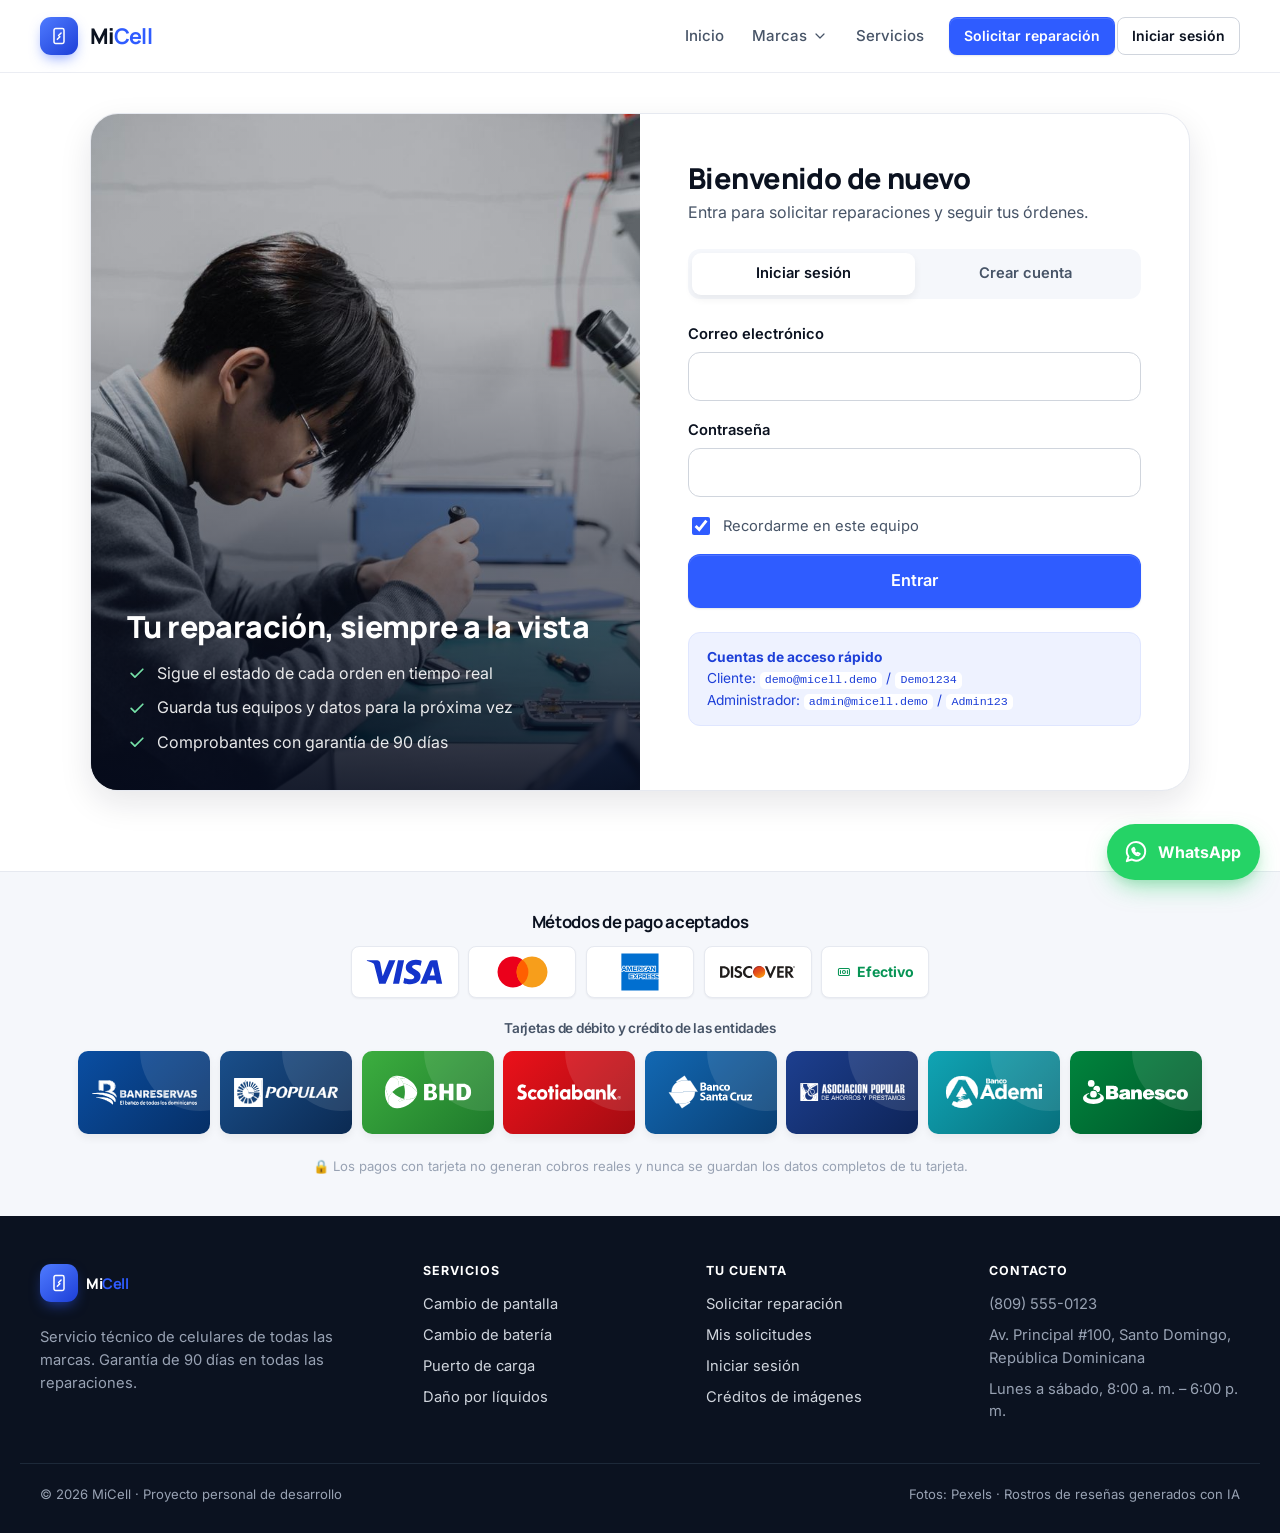
==== commit 77daffb2: "Mostrar el inicio de sesión al entrar al sitio" ====
--- a/index.html
+++ b/index.html
@@ -10,6 +10,7 @@
   <link rel="preconnect" href="https://fonts.gstatic.com" crossorigin>
   <link href="https://fonts.googleapis.com/css2?family=Inter:wght@400;500;600;700&family=Manrope:wght@600;700;800&display=swap" rel="stylesheet">
   <link rel="stylesheet" href="css/estilos.css">
+  <script src="js/guardia.js"></script>
   <script src="js/aviso-archivo.js"></script>
   <script type="module" src="js/paginas/inicio.js"></script>
 </head>
